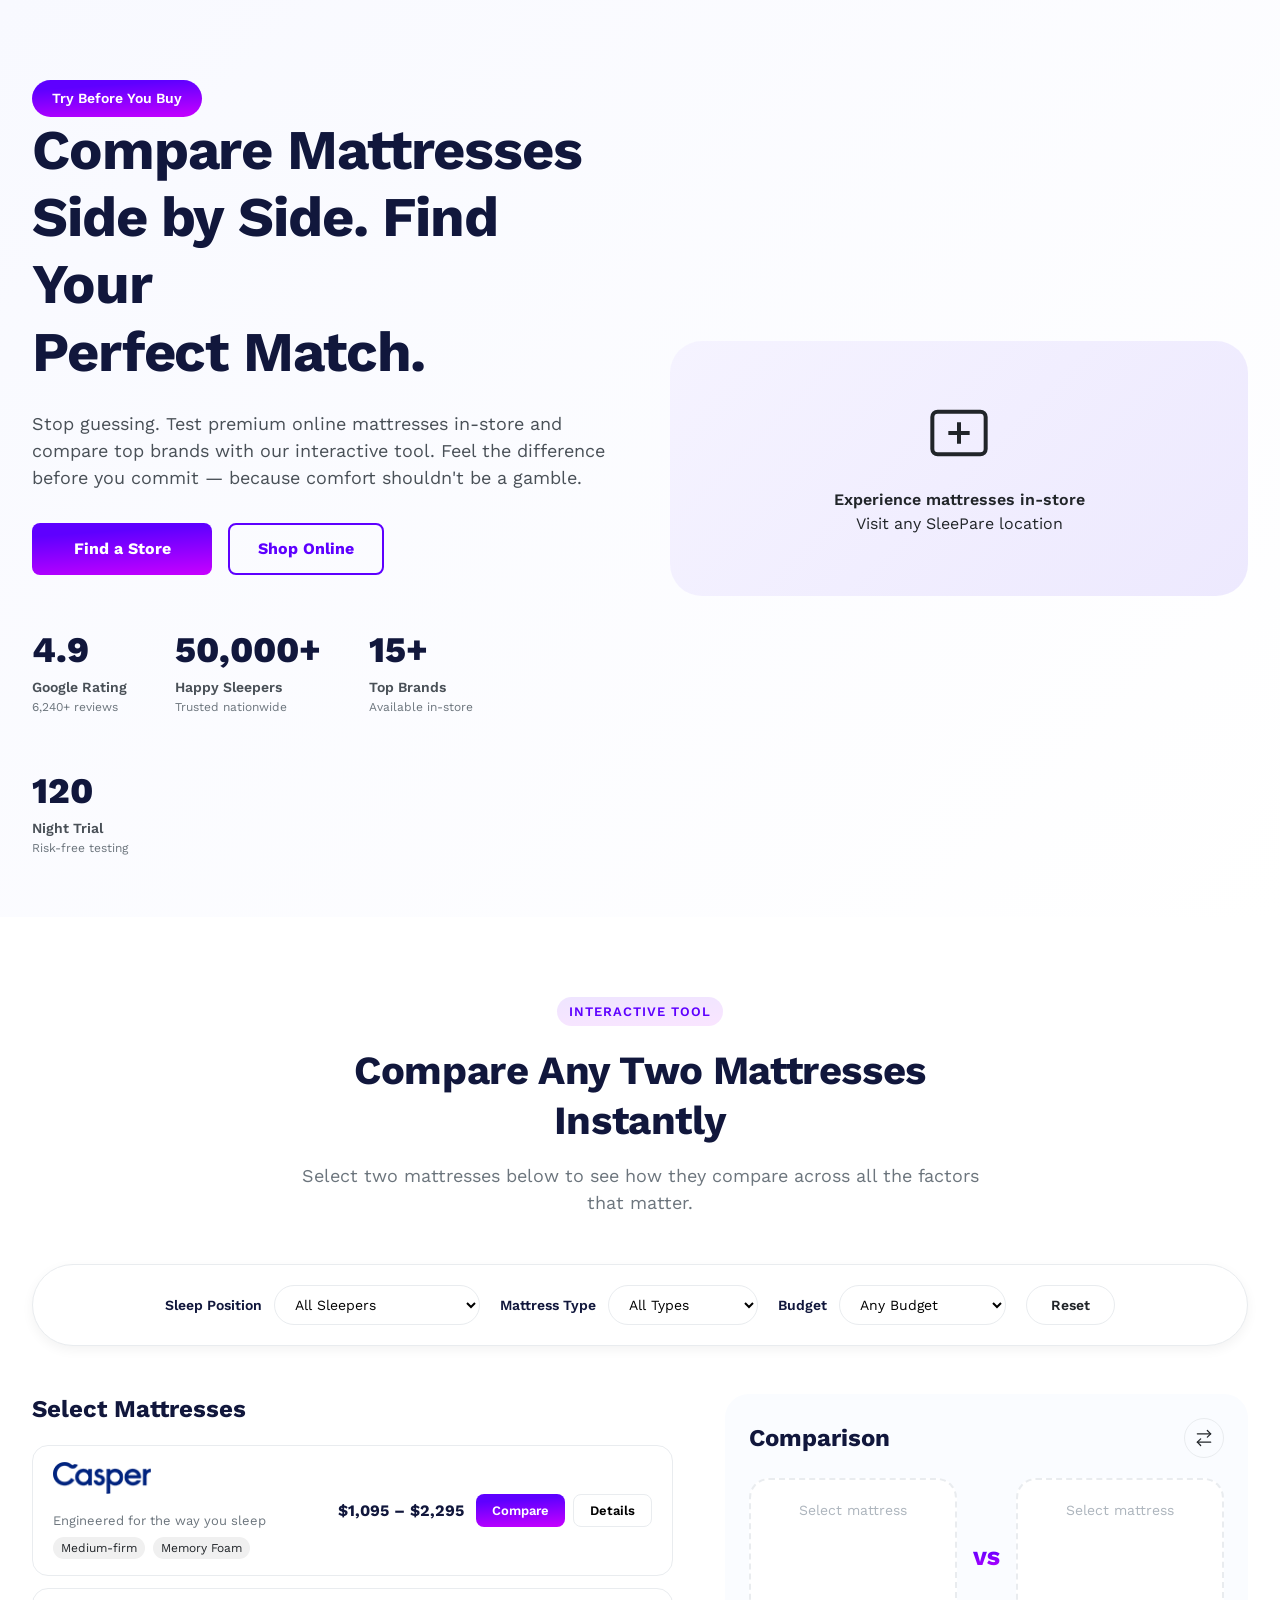
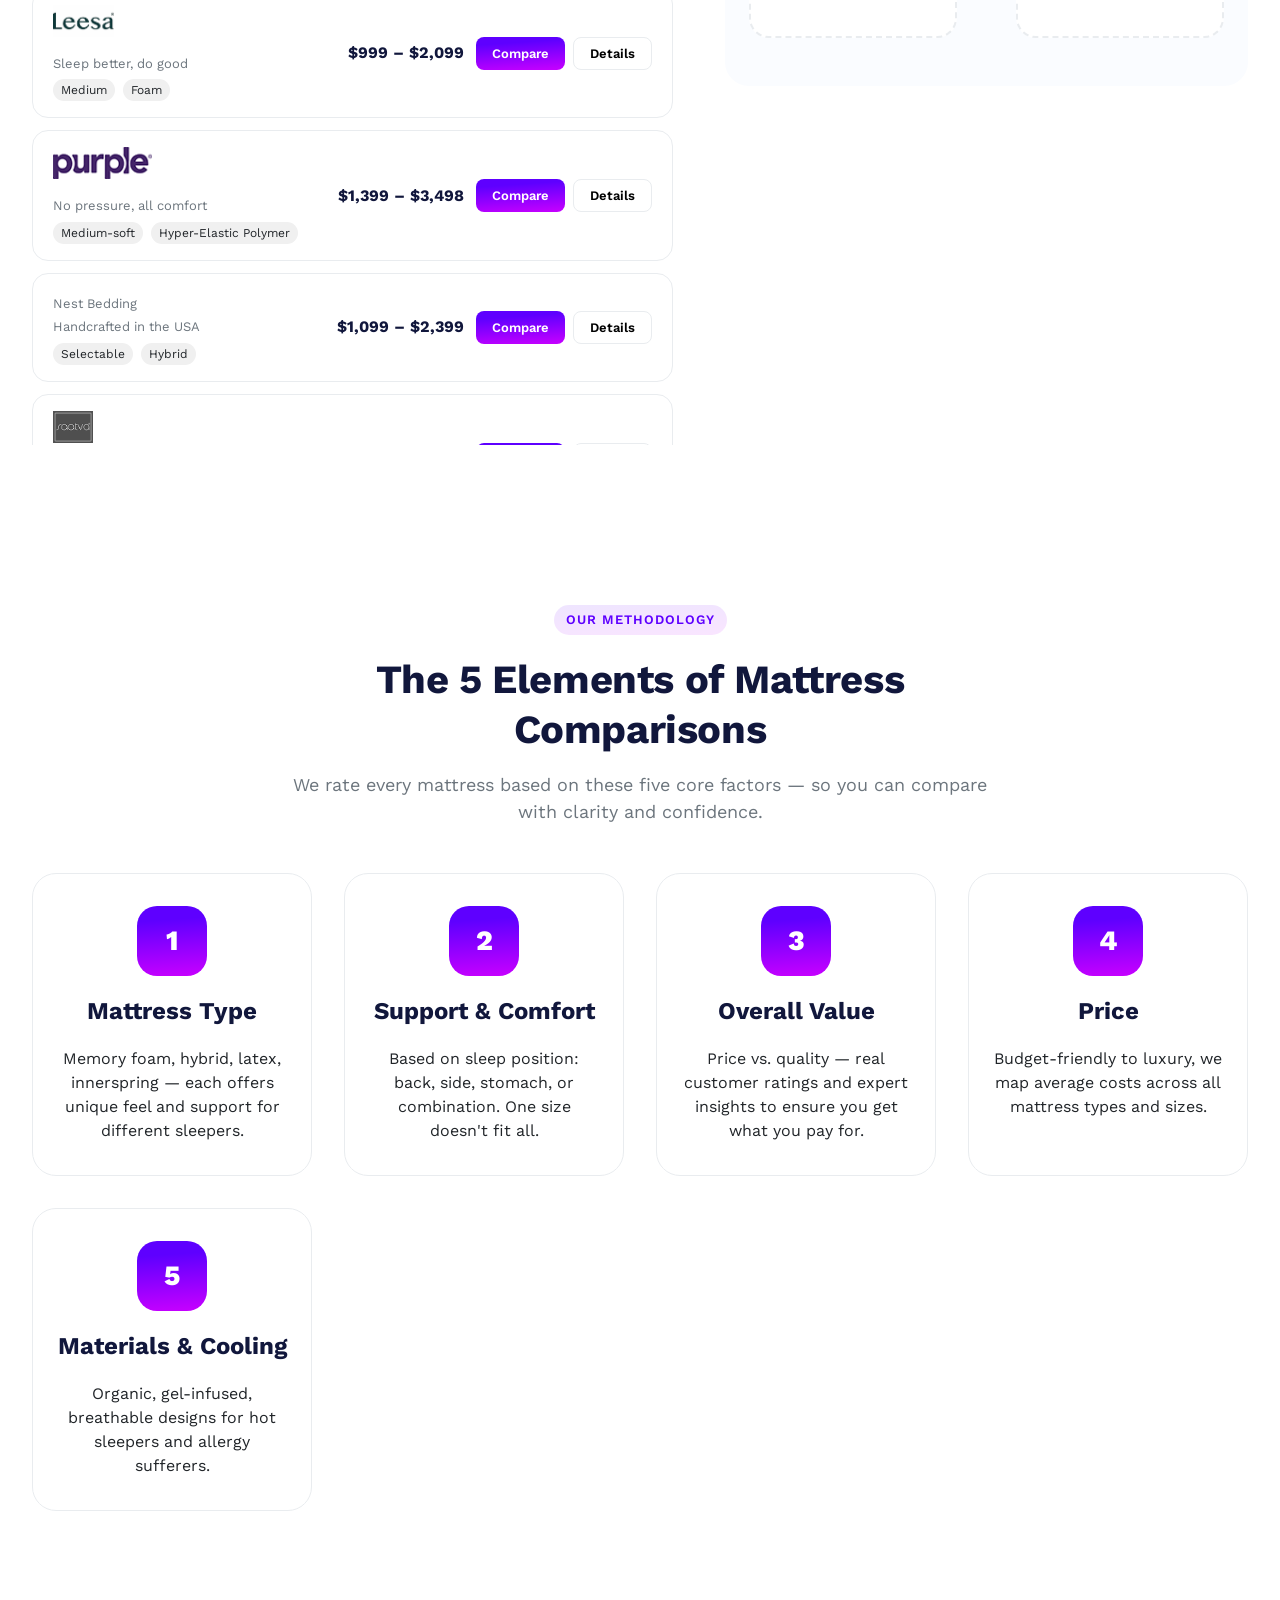
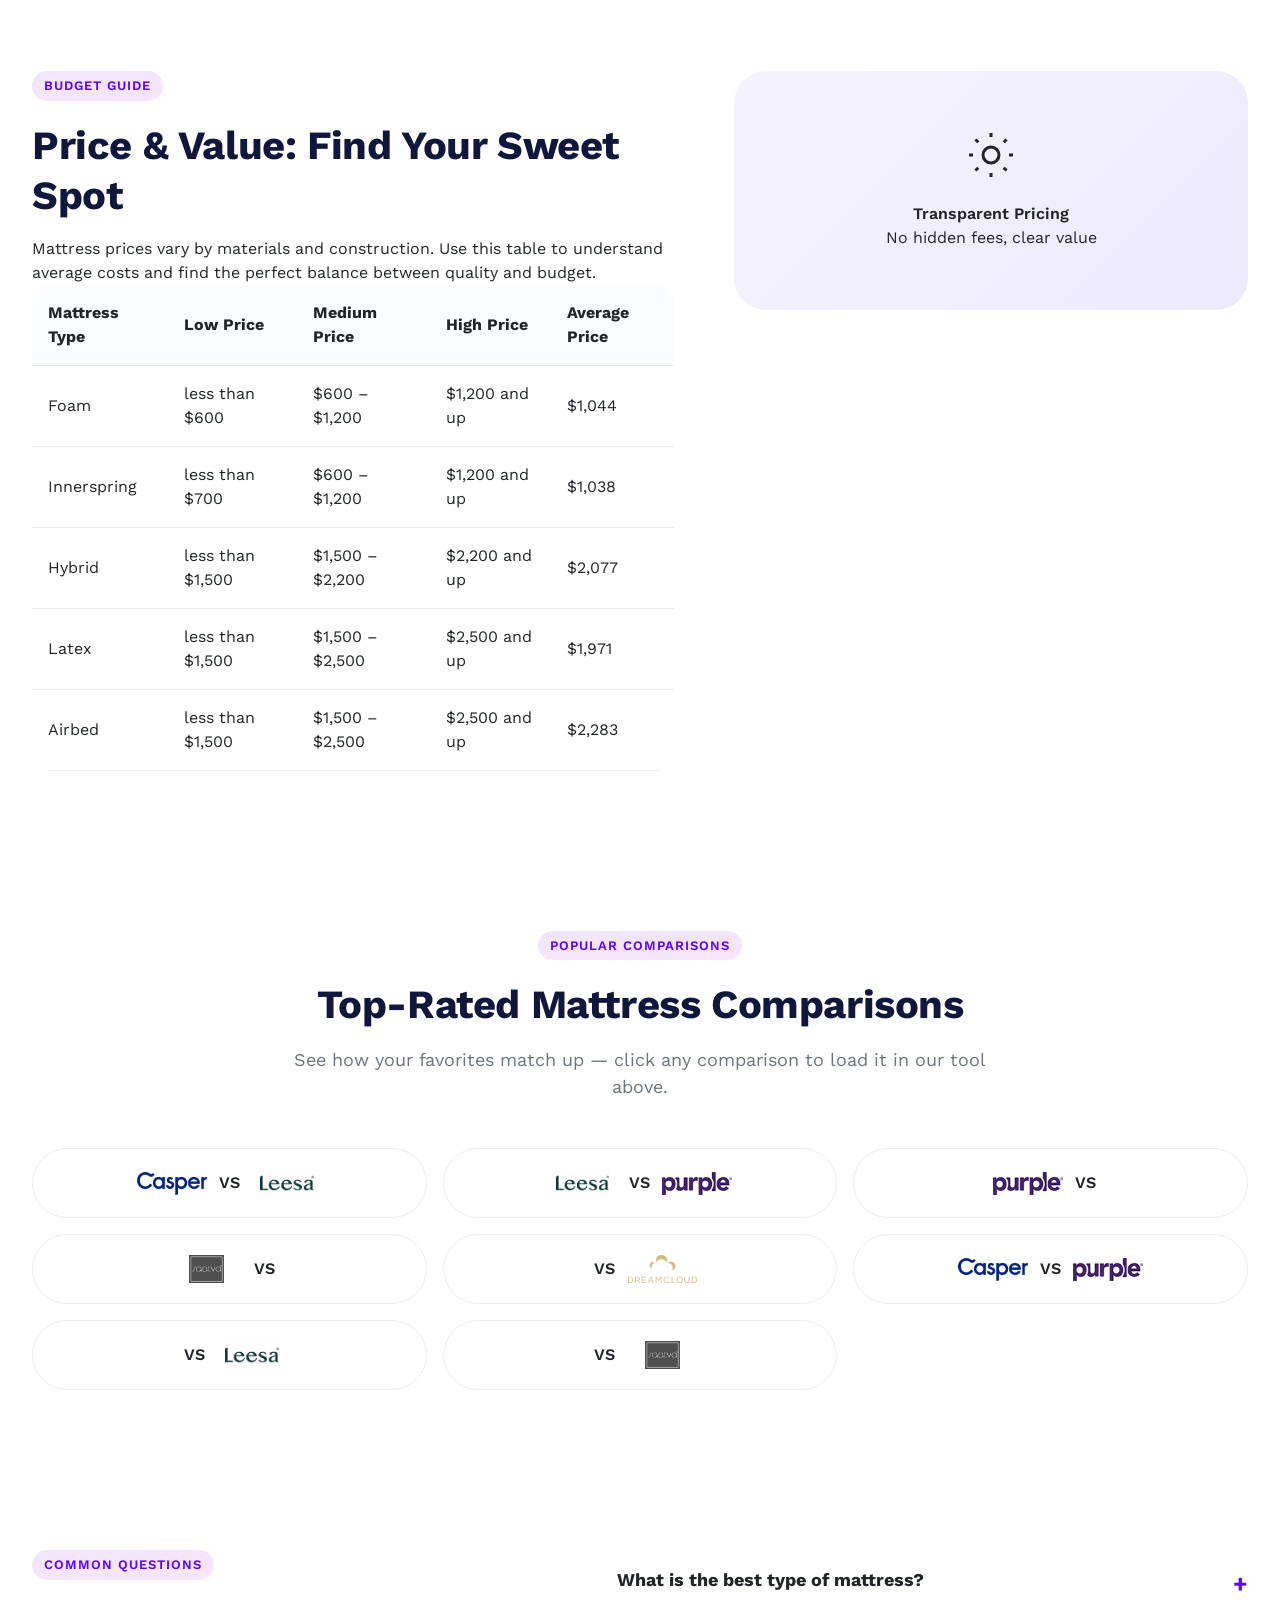
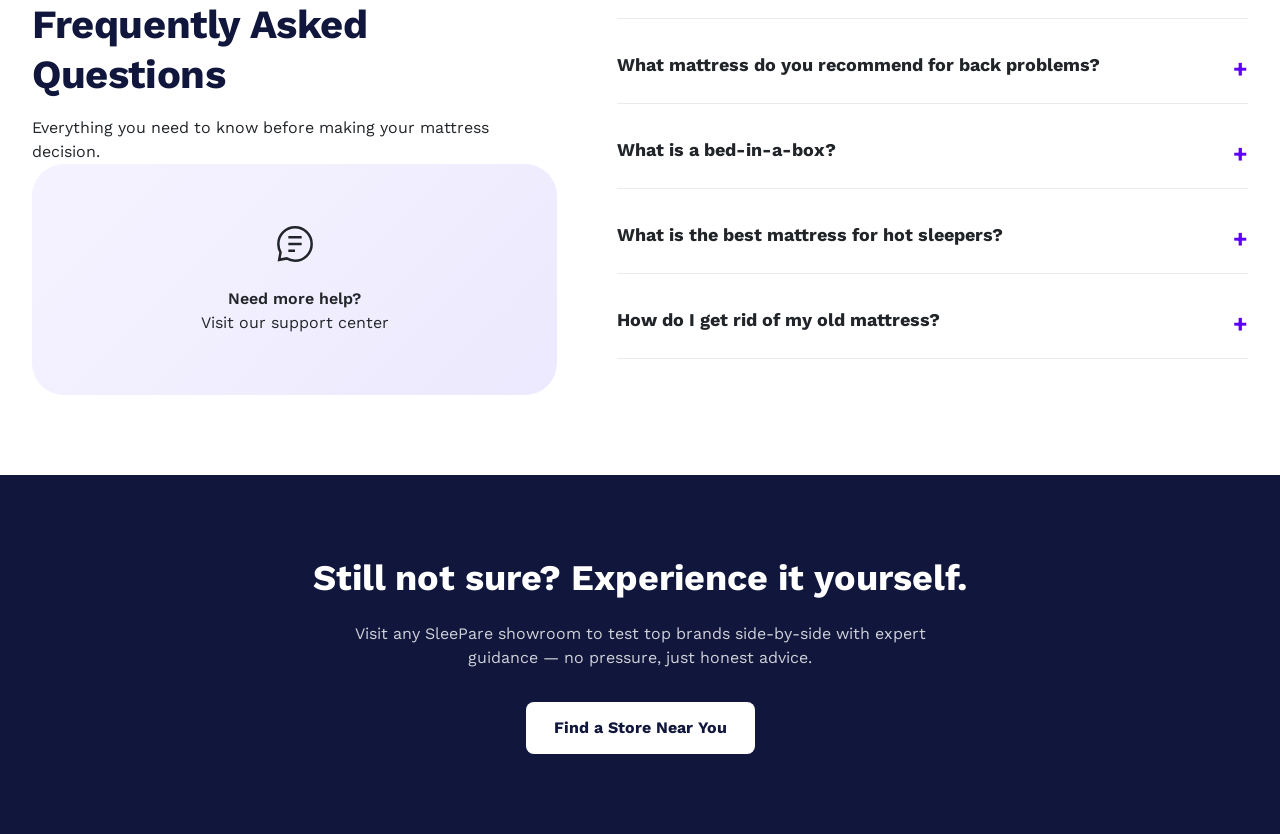
==== index.html @ d5e6c052 "name change" ====
<!DOCTYPE html>
<html lang="en">

<head>
    <meta charset="UTF-8">
    <meta name="viewport" content="width=device-width, initial-scale=1.0, viewport-fit=cover">
    <title>SleePare | Compare Mattresses Side by Side - Interactive Mattress Comparison Tool</title>
    <link rel="preconnect" href="https://fonts.googleapis.com">
    <link rel="preconnect" href="https://fonts.gstatic.com" crossorigin>
    <link href="https://fonts.googleapis.com/css2?family=Work+Sans:wght@400;500;600;700;800&display=swap"
        rel="stylesheet">
    <link rel="stylesheet" href="css/styles.css">
</head>

<body>

    <!-- HERO SECTION -->
    <section class="hero">
        <div class="hero-bg-shape"></div>
        <div class="container">
            <div class="hero-grid">
                <div class="hero-content">
                    <div class="hero-badge animate-fade-in-up">
                        <span>Try Before You Buy</span>
                    </div>
                    <h1 class="animate-fade-in-up animation-delay-1">
                        Compare Mattresses<br>
                        Side by Side. Find Your<br>
                        Perfect Match.
                    </h1>
                    <p class="animate-fade-in-up animation-delay-2">
                        Stop guessing. Test premium online mattresses in-store and compare top brands with our
                        interactive tool.
                        Feel the difference before you commit — because comfort shouldn't be a gamble.
                    </p>
                    <div class="hero-buttons animate-fade-in-up animation-delay-3">
                        <a href="#" class="btn-primary">Find a Store</a>
                        <a href="#" class="btn-outline">Shop Online</a>
                    </div>

                    <div class="stats-grid animate-fade-in-up animation-delay-4">
                        <div class="stat-item">
                            <div class="stat-number">4.9</div>
                            <div class="stat-label">Google Rating</div>
                            <div class="stat-detail">6,240+ reviews</div>
                        </div>
                        <div class="stat-item">
                            <div class="stat-number">50,000+</div>
                            <div class="stat-label">Happy Sleepers</div>
                            <div class="stat-detail">Trusted nationwide</div>
                        </div>
                        <div class="stat-item">
                            <div class="stat-number">15+</div>
                            <div class="stat-label">Top Brands</div>
                            <div class="stat-detail">Available in-store</div>
                        </div>
                        <div class="stat-item">
                            <div class="stat-number">120</div>
                            <div class="stat-label">Night Trial</div>
                            <div class="stat-detail">Risk-free testing</div>
                        </div>
                    </div>
                </div>
                <div class="hero-image animate-fade-in-right">
                    <div class="image-placeholder hero-placeholder" id="heroImagePlaceholder">
                        <div class="placeholder-content">
                            <div class="placeholder-icon">
                                <svg width="64" height="64" viewBox="0 0 24 24" fill="none">
                                    <rect x="2" y="4" width="20" height="16" rx="2" stroke="currentColor"
                                        stroke-width="1.5" />
                                    <path d="M8 12H16M12 8V16" stroke="currentColor" stroke-width="1.5" />
                                </svg>
                            </div>
                            <p>Experience mattresses in-store</p>
                            <span>Visit any SleePare location</span>
                        </div>
                    </div>
                </div>
            </div>
        </div>
    </section>

    <!-- INTERACTIVE COMPARISON TOOL -->
    <section class="section comparison-tool-section">
        <div class="container">
            <div class="section-header">
                <div class="section-tag">Interactive Tool</div>
                <h2>Compare Any Two Mattresses Instantly</h2>
                <p>Select two mattresses below to see how they compare across all the factors that matter.</p>
            </div>

            <!-- SIMPLE FILTER BAR -->
            <div class="filter-bar">
                <div class="filter-group-simple">
                    <label>Sleep Position</label>
                    <select id="sleepPositionSelect" class="simple-select">
                        <option value="all">All Sleepers</option>
                        <option value="back">Back Sleepers</option>
                        <option value="side">Side Sleepers</option>
                        <option value="stomach">Stomach Sleepers</option>
                        <option value="combination">Combination Sleepers</option>
                    </select>
                </div>
                <div class="filter-group-simple">
                    <label>Mattress Type</label>
                    <select id="typeSelect" class="simple-select">
                        <option value="all">All Types</option>
                        <option value="memory foam">Memory Foam</option>
                        <option value="hybrid">Hybrid</option>
                        <option value="latex">Latex</option>
                    </select>
                </div>
                <div class="filter-group-simple">
                    <label>Budget</label>
                    <select id="budgetSelect" class="simple-select">
                        <option value="all">Any Budget</option>
                        <option value="under1000">Under $1,000</option>
                        <option value="1000-2000">$1,000 - $2,000</option>
                        <option value="2000-3000">$2,000 - $3,000</option>
                        <option value="over3000">Over $3,000</option>
                    </select>
                </div>
                <button id="resetFiltersSimple" class="btn-reset-simple">Reset</button>
            </div>

            <!-- MAIN COMPARISON LAYOUT: CARDS + COMPARISON SIDE BY SIDE -->
            <div class="comparison-layout">
                <!-- Left: Mattress Cards Grid -->
                <div class="mattress-cards-panel">
                    <h3>Select Mattresses</h3>
                    <div class="mattress-grid" id="mattressGrid">
                        <!-- Dynamic mattress cards will be rendered here -->
                    </div>
                </div>

                <!-- Right: Comparison Panel -->
                <!-- Right: Comparison Panel -->
                <div class="comparison-panel">
                    <div class="comparison-panel-header">
                        <h3>Comparison</h3>
                        <button id="swapCompact" class="btn-swap-icon" title="Swap positions">
                            <svg width="20" height="20" viewBox="0 0 24 24" fill="none"
                                xmlns="http://www.w3.org/2000/svg">
                                <path d="M16 3L20 7L16 11" stroke="currentColor" stroke-width="1.5"
                                    stroke-linecap="round" stroke-linejoin="round" />
                                <path d="M4 7H20" stroke="currentColor" stroke-width="1.5" stroke-linecap="round" />
                                <path d="M8 21L4 17L8 13" stroke="currentColor" stroke-width="1.5"
                                    stroke-linecap="round" stroke-linejoin="round" />
                                <path d="M20 17H4" stroke="currentColor" stroke-width="1.5" stroke-linecap="round" />
                            </svg>
                        </button>
                    </div>
                    <div class="comparison-slots-compact" id="comparisonSlotsCompact">
                        <div class="compact-slot" id="compactSlotA">
                            <div class="compact-slot-empty">
                                <span>Select mattress</span>
                            </div>
                        </div>
                        <div class="compact-vs">VS</div>
                        <div class="compact-slot" id="compactSlotB">
                            <div class="compact-slot-empty">
                                <span>Select mattress</span>
                            </div>
                        </div>
                    </div>

                    <!-- Score Cards (only visible when both selected) -->
                    <div class="score-cards-container" id="scoreCardsContainer" style="display: none;">
                        <div class="score-card" id="scoreCardA"></div>
                        <div class="score-card" id="scoreCardB"></div>
                    </div>

                    <!-- Deep Comparison Button (only visible when both selected) -->
                    <div class="deep-comparison-container" id="deepComparisonContainer" style="display: none;">
                        <a href="detailed-comparison.html" class="btn-primary btn-deep-comparison"
                            id="deepComparisonBtn">
                            View Detailed Comparison
                            <svg width="18" height="18" viewBox="0 0 24 24" fill="none"
                                xmlns="http://www.w3.org/2000/svg">
                                <path d="M5 12H19M19 12L12 5M19 12L12 19" stroke="currentColor" stroke-width="1.5"
                                    stroke-linecap="round" stroke-linejoin="round" />
                            </svg>
                        </a>
                    </div>
                </div>
    </section>

    <!-- 5 ELEMENTS SECTION -->
    <section class="section elements-section">
        <div class="container">
            <div class="section-header">
                <div class="section-tag">Our Methodology</div>
                <h2>The 5 Elements of Mattress Comparisons</h2>
                <p>We rate every mattress based on these five core factors — so you can compare with clarity and
                    confidence.</p>
            </div>

            <div class="elements-grid">
                <div class="element-card">
                    <div class="element-icon">1</div>
                    <h3>Mattress Type</h3>
                    <p>Memory foam, hybrid, latex, innerspring — each offers unique feel and support for different
                        sleepers.</p>
                </div>
                <div class="element-card">
                    <div class="element-icon">2</div>
                    <h3>Support & Comfort</h3>
                    <p>Based on sleep position: back, side, stomach, or combination. One size doesn't fit all.</p>
                </div>
                <div class="element-card">
                    <div class="element-icon">3</div>
                    <h3>Overall Value</h3>
                    <p>Price vs. quality — real customer ratings and expert insights to ensure you get what you pay for.
                    </p>
                </div>
                <div class="element-card">
                    <div class="element-icon">4</div>
                    <h3>Price</h3>
                    <p>Budget-friendly to luxury, we map average costs across all mattress types and sizes.</p>
                </div>
                <div class="element-card">
                    <div class="element-icon">5</div>
                    <h3>Materials & Cooling</h3>
                    <p>Organic, gel-infused, breathable designs for hot sleepers and allergy sufferers.</p>
                </div>
            </div>
        </div>
    </section>

    <!-- PRICE TABLE SECTION -->
    <section class="section price-section">
        <div class="container">
            <div class="price-grid">
                <div class="price-content">
                    <div class="section-tag">Budget Guide</div>
                    <h2>Price & Value: Find Your Sweet Spot</h2>
                    <p>Mattress prices vary by materials and construction. Use this table to understand average costs
                        and find the perfect balance between quality and budget.</p>
                    <div class="price-table-wrapper">
                        <table>
                            <thead>
                                <tr>
                                    <th>Mattress Type</th>
                                    <th>Low Price</th>
                                    <th>Medium Price</th>
                                    <th>High Price</th>
                                    <th>Average Price</th>
                                </tr>
                            </thead>
                            <tbody>
                                <tr>
                                    <td>Foam</td>
                                    <td>less than $600</td>
                                    <td>$600 – $1,200</td>
                                    <td>$1,200 and up</td>
                                    <td>$1,044</td>
                                </tr>
                                <tr>
                                    <td>Innerspring</td>
                                    <td>less than $700</td>
                                    <td>$600 – $1,200</td>
                                    <td>$1,200 and up</td>
                                    <td>$1,038</td>
                                </tr>
                                <tr>
                                    <td>Hybrid</td>
                                    <td>less than $1,500</td>
                                    <td>$1,500 – $2,200</td>
                                    <td>$2,200 and up</td>
                                    <td>$2,077</td>
                                </tr>
                                <tr>
                                    <td>Latex</td>
                                    <td>less than $1,500</td>
                                    <td>$1,500 – $2,500</td>
                                    <td>$2,500 and up</td>
                                    <td>$1,971</td>
                                </tr>
                                <tr>
                                    <td>Airbed</td>
                                    <td>less than $1,500</td>
                                    <td>$1,500 – $2,500</td>
                                    <td>$2,500 and up</td>
                                    <td>$2,283</td>
                                </tr>
                            </tbody>
                        </table>
                    </div>
                </div>
                <div class="price-image">
                    <div class="image-placeholder" id="priceImagePlaceholder">
                        <div class="placeholder-content">
                            <div class="placeholder-icon">
                                <svg width="48" height="48" viewBox="0 0 24 24" fill="none">
                                    <path
                                        d="M12 1V3M12 21V23M4.22 4.22L5.64 5.64M18.36 18.36L19.78 19.78M1 12H3M21 12H23M4.22 19.78L5.64 18.36M18.36 5.64L19.78 4.22"
                                        stroke="currentColor" stroke-width="1.5" />
                                    <circle cx="12" cy="12" r="4" stroke="currentColor" stroke-width="1.5" />
                                </svg>
                            </div>
                            <p>Transparent Pricing</p>
                            <span>No hidden fees, clear value</span>
                        </div>
                    </div>
                </div>
            </div>
        </div>
    </section>

    <!-- TOP RATED COMPARISONS WITH BRAND LOGOS -->
    <section class="section top-comparisons">
        <div class="container">
            <div class="section-header">
                <div class="section-tag">Popular Comparisons</div>
                <h2>Top-Rated Mattress Comparisons</h2>
                <p>See how your favorites match up — click any comparison to load it in our tool above.</p>
            </div>
            <div class="comparisons-grid" id="comparisonsGrid">
                <!-- Comparison tags will be dynamically rendered with logos -->
            </div>
        </div>
    </section>

    <!-- FAQ SECTION -->
    <section class="section faq-section">
        <div class="container">
            <div class="faq-grid">
                <div class="faq-header-content">
                    <div class="section-tag">Common Questions</div>
                    <h2>Frequently Asked Questions</h2>
                    <p>Everything you need to know before making your mattress decision.</p>
                    <div class="faq-image-placeholder">
                        <div class="image-placeholder small" id="faqImagePlaceholder">
                            <div class="placeholder-content">
                                <div class="placeholder-icon">
                                    <svg width="40" height="40" viewBox="0 0 24 24" fill="none">
                                        <path
                                            d="M8 12H16M8 8H16M8 16H12M12 22C17.5228 22 22 17.5228 22 12C22 6.47715 17.5228 2 12 2C6.47715 2 2 6.47715 2 12C2 13.8214 2.48697 15.5291 3.33782 17L2.5 21.5L7 20.6622C8.47087 21.513 10.1786 22 12 22Z"
                                            stroke="currentColor" stroke-width="1.5" />
                                    </svg>
                                </div>
                                <p>Need more help?</p>
                                <span>Visit our support center</span>
                            </div>
                        </div>
                    </div>
                </div>
                <div class="faq-list">
                    <div class="faq-item">
                        <div class="faq-question">What is the best type of mattress? <span class="faq-icon">+</span>
                        </div>
                        <div class="faq-answer">Most people prefer memory foam or hybrid mattresses for pressure relief
                            and motion isolation. The "best" depends on sleep position and personal preference — that's
                            why trying in-store matters.</div>
                    </div>
                    <div class="faq-item">
                        <div class="faq-question">What mattress do you recommend for back problems? <span
                                class="faq-icon">+</span></div>
                        <div class="faq-answer">According to chiropractors, hybrid mattresses like Saatva offer
                            excellent lumbar support and spinal alignment. Always consult your doctor for personalized
                            advice.</div>
                    </div>
                    <div class="faq-item">
                        <div class="faq-question">What is a bed-in-a-box? <span class="faq-icon">+</span></div>
                        <div class="faq-answer">A mattress compressed and rolled into a box for easy shipping. Many top
                            brands like Casper, Leesa, and Purple use this method for convenient delivery.</div>
                    </div>
                    <div class="faq-item">
                        <div class="faq-question">What is the best mattress for hot sleepers? <span
                                class="faq-icon">+</span></div>
                        <div class="faq-answer">Latex and hybrids with cooling gel layers work best. Helix Birch and
                            Purple's Grid technology are top-rated cooling choices.</div>
                    </div>
                    <div class="faq-item">
                        <div class="faq-question">How do I get rid of my old mattress? <span class="faq-icon">+</span>
                        </div>
                        <div class="faq-answer">Check local regulations. Many cities offer bulk pickup or recycling
                            programs. SleePare also provides guidance in our blog and in-store.</div>
                    </div>
                </div>
            </div>
        </div>
    </section>

    <!-- CTA BANNER -->
    <section class="cta-banner">
        <div class="container">
            <div class="cta-content">
                <h3>Still not sure? Experience it yourself.</h3>
                <p>Visit any SleePare showroom to test top brands side-by-side with expert guidance — no pressure, just
                    honest advice.</p>
                <a href="#" class="btn-primary btn-large">Find a Store Near You</a>
            </div>
        </div>
    </section>

    <!-- MODAL OVERLAY -->
    <div id="mattressModal" class="modal">
        <div class="modal-content">
            <span class="modal-close">&times;</span>
            <div id="modalContent"></div>
        </div>
    </div>

    <script src="https://cdn.jsdelivr.net/npm/chart.js@4.4.0/dist/chart.umd.min.js"></script>
    <script src="js/main.js"></script>
</body>

</html>
---- css/styles.css ----
/* ============================================
   RESET & BASE VARIABLES
   ============================================ */
* {
    margin: 0;
    padding: 0;
    box-sizing: border-box;
}

:root {
    --heading-color: #11173C;
    --body-color: #212529;
    --white: #FFFFFF;
    --gradient-primary: linear-gradient(176deg, #5E00FF 21%, #C800FF 100%);
    --border-light: #e9ecef;
    --bg-light: #fafcff;
    --shadow-sm: 0 4px 12px rgba(0, 0, 0, 0.05);
    --shadow-md: 0 8px 24px rgba(0, 0, 0, 0.08);
    --shadow-lg: 0 20px 35px -12px rgba(0, 0, 0, 0.15);
    --transition-fast: all 0.2s ease;
    --transition-normal: all 0.3s ease;
}

body {
    font-family: 'Work Sans', sans-serif;
    font-size: 16px;
    font-weight: 400;
    line-height: 1.5;
    color: var(--body-color);
    background-color: var(--white);
}

/* Typography */
h1, h2, h3, h4, h5, h6 {
    color: var(--heading-color);
    font-weight: 700;
    line-height: 1.3;
}

h1 {
    font-size: 56px;
    line-height: 1.2;
    margin-bottom: 24px;
    letter-spacing: -0.02em;
}

h2 {
    font-size: 40px;
    font-weight: 700;
    line-height: 1.25;
    margin-bottom: 16px;
    letter-spacing: -0.01em;
}

h3 {
    font-size: 24px;
    font-weight: 700;
    margin-bottom: 20px;
}

.section-tag {
    display: inline-block;
    font-size: 13px;
    font-weight: 600;
    text-transform: uppercase;
    letter-spacing: 1px;
    background: linear-gradient(176deg, rgba(94, 0, 255, 0.1), rgba(200, 0, 255, 0.1));
    color: #5E00FF;
    padding: 5px 12px;
    border-radius: 40px;
    margin-bottom: 20px;
}

.section-header {
    text-align: center;
    max-width: 700px;
    margin: 0 auto 48px auto;
}

.section-header p {
    font-size: 18px;
    color: #6c757d;
}

.container {
    max-width: 1400px;
    margin: 0 auto;
    padding: 0 32px;
    width: 100%;
}

.section {
    padding: 80px 0;
}

/* Buttons */
.btn-primary,
.btn-outline,
.btn-reset-simple,
.btn-card-compare,
.btn-card-details,
.btn-swap-compact,
.btn-deep-comparison,
.modal .btn-primary,
.modal .btn-outline {
    font-family: 'Work Sans', sans-serif;
}

.btn-primary {
    background: var(--gradient-primary);
    color: var(--white);
    font-size: 16px;
    font-weight: 700;
    border-radius: 8px;
    height: 52px;
    min-width: 180px;
    padding: 0 28px;
    display: inline-flex;
    align-items: center;
    justify-content: center;
    border: none;
    cursor: pointer;
    transition: var(--transition-normal);
    text-decoration: none;
}

.btn-primary:hover {
    transform: translateY(-2px);
    box-shadow: 0 10px 25px -8px rgba(94, 0, 255, 0.4);
}

.btn-outline {
    background: transparent;
    border: 2px solid #5E00FF;
    color: #5E00FF;
    font-size: 16px;
    font-weight: 700;
    border-radius: 8px;
    height: 52px;
    padding: 0 28px;
    display: inline-flex;
    align-items: center;
    justify-content: center;
    cursor: pointer;
    transition: var(--transition-normal);
    text-decoration: none;
}

.btn-outline:hover {
    background: var(--gradient-primary);
    border-color: transparent;
    color: var(--white);
}

.btn-deep-comparison {
    width: 100%;
    background: var(--gradient-primary);
    color: white;
    font-size: 16px;
    font-weight: 700;
    border-radius: 12px;
    height: 56px;
    display: inline-flex;
    align-items: center;
    justify-content: center;
    gap: 12px;
    text-decoration: none;
    transition: var(--transition-normal);
    margin-top: 16px;
}

.btn-deep-comparison:hover {
    transform: translateY(-2px);
    box-shadow: 0 10px 25px -8px rgba(94, 0, 255, 0.4);
}

/* Hero Section */
.hero {
    position: relative;
    padding: 80px 0 60px;
    background: linear-gradient(135deg, #f8f9ff 0%, #ffffff 100%);
    overflow: hidden;
}

.hero-grid {
    display: grid;
    grid-template-columns: 1fr 1fr;
    gap: 60px;
    align-items: center;
}

.hero-badge span {
    background: var(--gradient-primary);
    color: white;
    font-weight: 600;
    font-size: 14px;
    padding: 8px 20px;
    border-radius: 40px;
    display: inline-block;
}

.hero-content p {
    font-size: 18px;
    color: #495057;
    margin-bottom: 32px;
}

.hero-buttons {
    display: flex;
    gap: 16px;
    flex-wrap: wrap;
    margin-bottom: 48px;
}

.stats-grid {
    display: flex;
    flex-wrap: wrap;
    gap: 48px;
}

.stat-number {
    font-size: 36px;
    font-weight: 800;
    color: var(--heading-color);
}

.stat-label {
    font-size: 14px;
    font-weight: 600;
    color: #495057;
}

.stat-detail {
    font-size: 12px;
    color: #6c757d;
}

.image-placeholder {
    background: linear-gradient(135deg, #f5f3ff 0%, #ede9fe 100%);
    border-radius: 32px;
    padding: 60px 40px;
    text-align: center;
    transition: var(--transition-normal);
}

.placeholder-content p {
    font-weight: 600;
    margin-top: 16px;
}

/* ============================================
   COMPARISON TOOL
   ============================================ */
.filter-bar {
    display: flex;
    flex-wrap: wrap;
    gap: 20px;
    justify-content: center;
    margin-bottom: 48px;
    padding: 20px;
    background: var(--white);
    border-radius: 60px;
    box-shadow: var(--shadow-sm);
    border: 1px solid var(--border-light);
}

.filter-group-simple {
    display: flex;
    align-items: center;
    gap: 12px;
}

.filter-group-simple label {
    font-weight: 600;
    font-size: 14px;
    color: var(--heading-color);
    font-family: 'Work Sans', sans-serif;
}

.simple-select {
    padding: 10px 16px;
    border-radius: 40px;
    border: 1px solid var(--border-light);
    font-family: 'Work Sans', sans-serif;
    font-size: 14px;
    font-weight: 400;
    background: white;
    cursor: pointer;
    transition: var(--transition-fast);
}

.simple-select:hover {
    border-color: #5E00FF;
}

.btn-reset-simple {
    background: transparent;
    border: 1px solid var(--border-light);
    padding: 10px 24px;
    border-radius: 40px;
    font-size: 14px;
    font-weight: 600;
    font-family: 'Work Sans', sans-serif;
    cursor: pointer;
    transition: var(--transition-fast);
    color: var(--body-color);
}

.btn-reset-simple:hover {
    border-color: #5E00FF;
    color: #5E00FF;
}

/* Main Layout: Cards + Comparison Side by Side */
.comparison-layout {
    display: grid;
    grid-template-columns: 1fr 0.8fr;
    gap: 40px;
    align-items: start;
}

/* Mattress Cards Panel */
.mattress-cards-panel h3 {
    margin-bottom: 20px;
    font-family: 'Work Sans', sans-serif;
    font-weight: 700;
}

.mattress-grid {
    display: flex;
    flex-direction: column;
    gap: 12px;
    max-height: 600px;
    overflow-y: auto;
    padding-right: 12px;
}

.mattress-card {
    background: var(--white);
    border-radius: 16px;
    padding: 16px 20px;
    border: 1px solid var(--border-light);
    transition: var(--transition-fast);
    cursor: pointer;
    display: flex;
    align-items: center;
    justify-content: space-between;
    flex-wrap: wrap;
    gap: 12px;
}

.mattress-card:hover {
    transform: translateX(4px);
    border-color: rgba(94, 0, 255, 0.3);
    box-shadow: var(--shadow-sm);
}

.mattress-card.selected-a {
    border-left: 4px solid #5E00FF;
    background: linear-gradient(90deg, rgba(94, 0, 255, 0.05), transparent);
}

.mattress-card.selected-b {
    border-right: 4px solid #C800FF;
    background: linear-gradient(270deg, rgba(200, 0, 255, 0.05), transparent);
}

/* Brand Logo Styles */
.brand-logo {
    width: 100px;
    height: auto;
    max-height: 32px;
    object-fit: contain;
    object-position: left;
}

.brand-logo-compact {
    width: 80px;
    height: auto;
    max-height: 28px;
    object-fit: contain;
}

.brand-logo-modal {
    width: 140px;
    height: auto;
    max-height: 40px;
    object-fit: contain;
    margin: 0 auto 8px;
}

.brand-logo-tag {
    width: 70px;
    height: auto;
    max-height: 24px;
    object-fit: contain;
    transition: var(--transition-fast);
}

.mattress-card-info {
    flex: 1;
}

.mattress-card-info .brand-logo {
    margin-bottom: 6px;
}

.mattress-card-info p {
    font-size: 13px;
    color: #6c757d;
    margin-top: 4px;
}

.mattress-card-price {
    font-weight: 700;
    color: var(--heading-color);
    font-family: 'Work Sans', sans-serif;
}

.mattress-card-actions {
    display: flex;
    gap: 8px;
}

.btn-card-compare {
    background: var(--gradient-primary);
    color: white;
    border: none;
    padding: 8px 16px;
    border-radius: 8px;
    font-size: 13px;
    font-weight: 600;
    font-family: 'Work Sans', sans-serif;
    cursor: pointer;
    transition: var(--transition-fast);
}

.btn-card-compare:hover {
    transform: scale(1.02);
}

.btn-card-details {
    background: transparent;
    border: 1px solid var(--border-light);
    padding: 8px 16px;
    border-radius: 8px;
    font-size: 13px;
    font-weight: 600;
    font-family: 'Work Sans', sans-serif;
    cursor: pointer;
    transition: var(--transition-fast);
}

.btn-card-details:hover {
    border-color: #5E00FF;
    color: #5E00FF;
}

/* Comparison Panel */
.comparison-panel {
    background: var(--bg-light);
    border-radius: 24px;
    padding: 24px;
    position: sticky;
    top: 20px;
}

.comparison-panel h3 {
    margin-bottom: 20px;
    font-family: 'Work Sans', sans-serif;
    font-weight: 700;
}

.comparison-slots-compact {
    display: flex;
    align-items: center;
    gap: 16px;
    margin-bottom: 24px;
}

.compact-slot {
    flex: 1;
    background: var(--white);
    border-radius: 20px;
    padding: 20px;
    min-height: 160px;
    border: 2px dashed var(--border-light);
    transition: var(--transition-fast);
}

.compact-slot.filled {
    border: 2px solid rgba(94, 0, 255, 0.3);
    background: white;
}

.compact-slot-empty {
    display: flex;
    align-items: center;
    justify-content: center;
    height: 100%;
    color: #adb5bd;
    font-size: 14px;
    font-family: 'Work Sans', sans-serif;
}

.compact-slot-header {
    display: flex;
    justify-content: space-between;
    align-items: flex-start;
    margin-bottom: 16px;
    padding-bottom: 12px;
    border-bottom: 1px solid var(--border-light);
}

.compact-slot-header .brand-logo-compact {
    margin-bottom: 0;
}

.remove-slot {
    background: transparent;
    border: none;
    font-size: 20px;
    cursor: pointer;
    color: #adb5bd;
    font-family: 'Work Sans', sans-serif;
}

.remove-slot:hover {
    color: #dc3545;
}

.compact-feature-list {
    list-style: none;
    font-size: 13px;
    font-family: 'Work Sans', sans-serif;
}

.compact-feature-list li {
    display: flex;
    justify-content: space-between;
    align-items: center;
    padding: 10px 0;
    border-bottom: 1px solid var(--border-light);
}

.compact-feature-list li:last-child {
    border-bottom: none;
}

.compact-feature-list li span:first-child {
    color: #6c757d;
    font-weight: 500;
}

.compact-feature-list li span:last-child {
    font-weight: 600;
    color: var(--heading-color);
    text-align: right;
}

.compact-vs {
    font-size: 20px;
    font-weight: 800;
    background: var(--gradient-primary);
    -webkit-background-clip: text;
    background-clip: text;
    color: transparent;
    font-family: 'Work Sans', sans-serif;
}

/* Score Cards */
.score-cards-container {
    display: grid;
    grid-template-columns: 1fr 1fr;
    gap: 20px;
    margin: 24px 0;
}

.score-card {
    background: var(--white);
    border-radius: 20px;
    padding: 20px;
    text-align: center;
}

.score-card h4 {
    font-size: 18px;
    margin-bottom: 16px;
    padding-bottom: 12px;
    border-bottom: 1px solid var(--border-light);
    font-family: 'Work Sans', sans-serif;
}

.score-value {
    font-size: 48px;
    font-weight: 800;
    background: var(--gradient-primary);
    -webkit-background-clip: text;
    background-clip: text;
    color: transparent;
    margin-bottom: 8px;
    font-family: 'Work Sans', sans-serif;
}

.score-label {
    font-size: 12px;
    color: #6c757d;
    font-family: 'Work Sans', sans-serif;
}

.score-detail-item {
    display: flex;
    justify-content: space-between;
    padding: 10px 0;
    font-size: 13px;
    border-bottom: 1px solid var(--border-light);
    font-family: 'Work Sans', sans-serif;
}

.score-detail-item:last-child {
    border-bottom: none;
}

.score-detail-label {
    font-weight: 500;
    color: #495057;
}

.score-detail-value {
    font-weight: 600;
    color: var(--heading-color);
    text-align: right;
}

/* Deep Comparison Button */
.deep-comparison-container {
    margin-top: 24px;
    padding-top: 24px;
    border-top: 1px solid var(--border-light);
}

/* Top Comparisons Grid with Hover Text Effect */
.comparisons-grid {
    display: grid;
    grid-template-columns: repeat(auto-fill, minmax(320px, 1fr));
    gap: 16px;
}

.comparison-tag {
    background: var(--white);
    padding: 16px 24px;
    border-radius: 60px;
    font-weight: 600;
    text-align: center;
    cursor: pointer;
    transition: var(--transition-fast);
    border: 1px solid var(--border-light);
    display: flex;
    align-items: center;
    justify-content: center;
    gap: 12px;
    position: relative;
    overflow: hidden;
}

.comparison-tag .logo-wrapper,
.comparison-tag .text-wrapper {
    transition: var(--transition-fast);
}

.comparison-tag .text-wrapper {
    position: absolute;
    opacity: 0;
    transform: scale(0.95);
    font-family: 'Work Sans', sans-serif;
    font-weight: 600;
    font-size: 14px;
    color: #5E00FF;
    white-space: nowrap;
}

.comparison-tag:hover {
    background: var(--gradient-primary);
    border-color: transparent;
}

.comparison-tag:hover .logo-wrapper {
    opacity: 0;
    transform: scale(0.95);
}

.comparison-tag:hover .text-wrapper {
    opacity: 1;
    transform: scale(1);
    color: white;
}

.comparison-tag .brand-logo-tag {
    transition: var(--transition-fast);
}

/* Elements Grid */
.elements-grid {
    display: grid;
    grid-template-columns: repeat(auto-fit, minmax(260px, 1fr));
    gap: 32px;
}

.element-card {
    background: var(--white);
    border-radius: 24px;
    padding: 32px 24px;
    text-align: center;
    transition: var(--transition-normal);
    border: 1px solid var(--border-light);
}

.element-card:hover {
    transform: translateY(-8px);
    box-shadow: var(--shadow-lg);
}

.element-icon {
    width: 70px;
    height: 70px;
    background: var(--gradient-primary);
    color: white;
    font-size: 28px;
    font-weight: 800;
    display: flex;
    align-items: center;
    justify-content: center;
    border-radius: 20px;
    margin: 0 auto 20px auto;
    font-family: 'Work Sans', sans-serif;
}

/* Price Table */
.price-grid {
    display: grid;
    grid-template-columns: 1fr 0.8fr;
    gap: 60px;
}

.price-table-wrapper {
    overflow-x: auto;
}

table {
    width: 100%;
    border-collapse: collapse;
    background: white;
    border-radius: 20px;
    overflow: hidden;
    font-family: 'Work Sans', sans-serif;
}

th, td {
    padding: 16px;
    text-align: left;
    border-bottom: 1px solid var(--border-light);
}

th {
    background: var(--bg-light);
    font-weight: 700;
}

/* FAQ */
.faq-grid {
    display: grid;
    grid-template-columns: 1fr 1.2fr;
    gap: 60px;
}

.faq-item {
    border-bottom: 1px solid var(--border-light);
    margin-bottom: 16px;
}

.faq-question {
    font-weight: 700;
    font-size: 18px;
    padding: 16px 0;
    cursor: pointer;
    display: flex;
    justify-content: space-between;
    font-family: 'Work Sans', sans-serif;
}

.faq-icon {
    font-size: 24px;
    color: #5E00FF;
}

.faq-answer {
    max-height: 0;
    overflow: hidden;
    transition: max-height 0.3s ease;
    color: #6c757d;
    font-family: 'Work Sans', sans-serif;
}

.faq-item.active .faq-answer {
    max-height: 200px;
    padding-bottom: 16px;
}

/* CTA Banner */
.cta-banner {
    background: var(--heading-color);
    padding: 80px 0;
    text-align: center;
}

.cta-content h3 {
    color: white;
    font-size: 36px;
    font-family: 'Work Sans', sans-serif;
}

.cta-content p {
    color: rgba(255,255,255,0.8);
    max-width: 600px;
    margin: 16px auto 32px;
    font-family: 'Work Sans', sans-serif;
}

.cta-banner .btn-primary {
    background: white;
    color: var(--heading-color);
}

/* Modal */
.modal {
    display: none;
    position: fixed;
    z-index: 1000;
    left: 0;
    top: 0;
    width: 100%;
    height: 100%;
    background: rgba(0,0,0,0.5);
}

.modal-content {
    background: white;
    margin: 5% auto;
    width: 90%;
    max-width: 700px;
    border-radius: 32px;
    max-height: 85vh;
    overflow-y: auto;
    font-family: 'Work Sans', sans-serif;
}

.modal-close {
    float: right;
    font-size: 28px;
    cursor: pointer;
    padding: 20px;
    font-family: 'Work Sans', sans-serif;
}

#modalContent {
    padding: 0 32px 32px;
    clear: both;
}

/* Animations */
@keyframes fadeInUp {
    from {
        opacity: 0;
        transform: translateY(30px);
    }
    to {
        opacity: 1;
        transform: translateY(0);
    }
}

.animate-fade-in-up {
    animation: fadeInUp 0.6s ease forwards;
    opacity: 0;
}

.animate-fade-in-right {
    animation: fadeInRight 0.6s ease forwards;
    opacity: 0;
}

@keyframes fadeInRight {
    from {
        opacity: 0;
        transform: translateX(30px);
    }
    to {
        opacity: 1;
        transform: translateX(0);
    }
}

.animation-delay-1 { animation-delay: 0.1s; }
.animation-delay-2 { animation-delay: 0.2s; }
.animation-delay-3 { animation-delay: 0.3s; }
.animation-delay-4 { animation-delay: 0.4s; }

/* Responsive */
@media (max-width: 1024px) {
    .comparison-layout {
        grid-template-columns: 1fr;
    }
    .comparison-panel {
        position: static;
    }
}

@media (max-width: 768px) {
    h1 { font-size: 36px; }
    h2 { font-size: 28px; }
    .hero-grid { grid-template-columns: 1fr; text-align: center; }
    .stats-grid { justify-content: center; }
    .filter-bar { flex-direction: column; align-items: stretch; border-radius: 24px; }
    .filter-group-simple { justify-content: space-between; }
    .comparison-slots-compact { flex-direction: column; }
    .compact-vs { padding: 8px 0; }
    .score-cards-container { grid-template-columns: 1fr; }
    .price-grid { grid-template-columns: 1fr; }
    .faq-grid { grid-template-columns: 1fr; }
    .comparisons-grid { grid-template-columns: 1fr; }
    .comparison-tag { justify-content: center; }
    .comparison-tag .text-wrapper {
        white-space: normal;
        text-align: center;
    }
}

/* Add to existing styles.css - Fixes for missing styles */

/* Deep Comparison Button - Make sure it's visible */
.deep-comparison-container {
    margin-top: 24px;
    padding-top: 24px;
    border-top: 1px solid var(--border-light);
    display: block;
}

.btn-deep-comparison {
    width: 100%;
    background: var(--gradient-primary);
    color: white;
    font-size: 16px;
    font-weight: 700;
    border-radius: 12px;
    height: 56px;
    display: inline-flex;
    align-items: center;
    justify-content: center;
    gap: 12px;
    text-decoration: none;
    transition: var(--transition-normal);
    font-family: 'Work Sans', sans-serif;
    border: none;
    cursor: pointer;
}

.btn-deep-comparison:hover {
    transform: translateY(-2px);
    box-shadow: 0 10px 25px -8px rgba(94, 0, 255, 0.4);
}

/* Swap Position Button Styles */
.btn-swap-compact {
    width: 100%;
    background: transparent;
    border: 1px solid var(--border-light);
    padding: 12px;
    border-radius: 12px;
    font-size: 14px;
    font-weight: 600;
    font-family: 'Work Sans', sans-serif;
    cursor: pointer;
    transition: var(--transition-fast);
    color: var(--body-color);
    margin-top: 16px;
}

.btn-swap-compact:hover {
    border-color: #5E00FF;
    color: #5E00FF;
    background: rgba(94, 0, 255, 0.05);
}

/* Swap container */
.swap-container {
    margin-top: 16px;
    display: block;
}

/* Top Comparisons Hover Effect - Fixed */
.comparison-tag {
    background: var(--white);
    padding: 16px 24px;
    border-radius: 60px;
    font-weight: 600;
    text-align: center;
    cursor: pointer;
    transition: var(--transition-fast);
    border: 1px solid var(--border-light);
    display: flex;
    align-items: center;
    justify-content: center;
    gap: 12px;
    position: relative;
    min-height: 70px;
}

.comparison-tag .logo-wrapper {
    display: inline-flex;
    align-items: center;
    justify-content: center;
    transition: opacity 0.2s ease, transform 0.2s ease;
}

.comparison-tag .text-wrapper {
    position: absolute;
    opacity: 0;
    transform: scale(0.9);
    font-family: 'Work Sans', sans-serif;
    font-weight: 600;
    font-size: 14px;
    color: white;
    white-space: nowrap;
    transition: opacity 0.2s ease, transform 0.2s ease;
    pointer-events: none;
}

.comparison-tag:hover {
    background: var(--gradient-primary);
    border-color: transparent;
}

.comparison-tag:hover .logo-wrapper {
    opacity: 0;
    transform: scale(0.9);
}

.comparison-tag:hover .text-wrapper {
    opacity: 1;
    transform: scale(1);
}

/* Make sure the VS text stays visible on hover */
.comparison-tag span:not(.text-wrapper) {
    transition: color 0.2s ease;
    z-index: 1;
    position: relative;
}

.comparison-tag:hover span:not(.text-wrapper) {
    color: white;
}

.comparison-tag .brand-logo-tag {
    width: 70px;
    height: auto;
    max-height: 28px;
    object-fit: contain;
    transition: var(--transition-fast);
}

/* Responsive fix for mobile */
@media (max-width: 768px) {
    .comparison-tag .text-wrapper {
        white-space: normal;
        text-align: center;
        font-size: 12px;
    }
    
    .comparison-tag {
        min-height: 80px;
        padding: 12px 16px;
    }
}

/* Add to existing styles.css - New styles for comparison panel */

/* Comparison Panel Header with Swap Icon */
.comparison-panel-header {
    display: flex;
    justify-content: space-between;
    align-items: center;
    margin-bottom: 20px;
}

.comparison-panel-header h3 {
    margin-bottom: 0;
}

.btn-swap-icon {
    background: transparent;
    border: 1px solid var(--border-light);
    border-radius: 40px;
    width: 40px;
    height: 40px;
    display: inline-flex;
    align-items: center;
    justify-content: center;
    cursor: pointer;
    transition: var(--transition-fast);
    color: var(--body-color);
}

.btn-swap-icon:hover {
    border-color: #5E00FF;
    color: #5E00FF;
    transform: rotate(180deg);
}

.btn-swap-icon svg {
    transition: transform 0.3s ease;
}

.btn-swap-icon:hover svg {
    transform: rotate(180deg);
}

/* Deep Comparison Button */
.deep-comparison-container {
    margin-top: 24px;
    padding-top: 24px;
    border-top: 1px solid var(--border-light);
    display: block;
}

.btn-deep-comparison {
    width: 100%;
    background: var(--gradient-primary);
    color: white;
    font-size: 16px;
    font-weight: 700;
    border-radius: 12px;
    height: 56px;
    display: inline-flex;
    align-items: center;
    justify-content: center;
    gap: 12px;
    text-decoration: none;
    transition: var(--transition-normal);
    font-family: 'Work Sans', sans-serif;
    border: none;
    cursor: pointer;
}

.btn-deep-comparison:hover {
    transform: translateY(-2px);
    box-shadow: 0 10px 25px -8px rgba(94, 0, 255, 0.4);
}

.btn-deep-comparison svg {
    transition: transform 0.2s ease;
}

.btn-deep-comparison:hover svg {
    transform: translateX(4px);
}

/* Ensure swap container is hidden since we moved the button */
.swap-container {
    display: none;
}

/* Responsive adjustments */
@media (max-width: 768px) {
    .btn-swap-icon {
        width: 36px;
        height: 36px;
    }
    
    .btn-deep-comparison {
        height: 48px;
        font-size: 14px;
    }
}
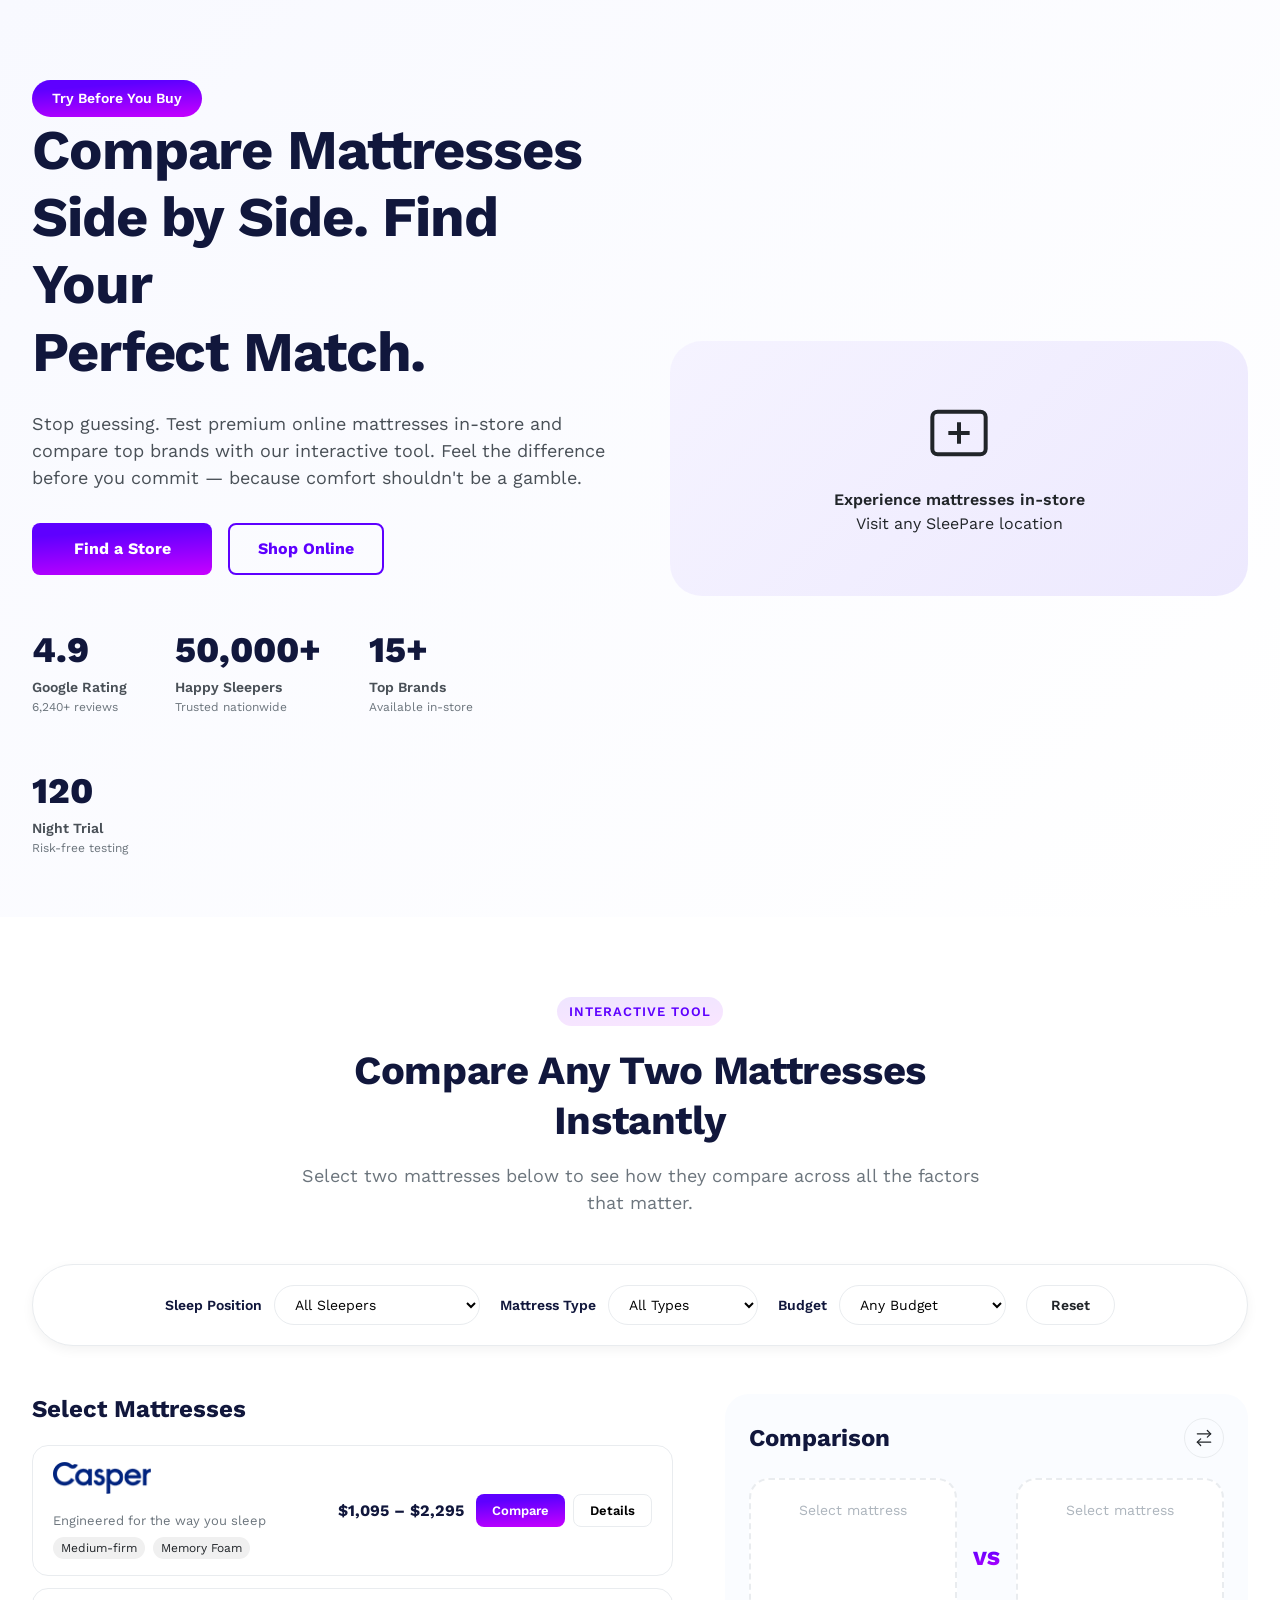
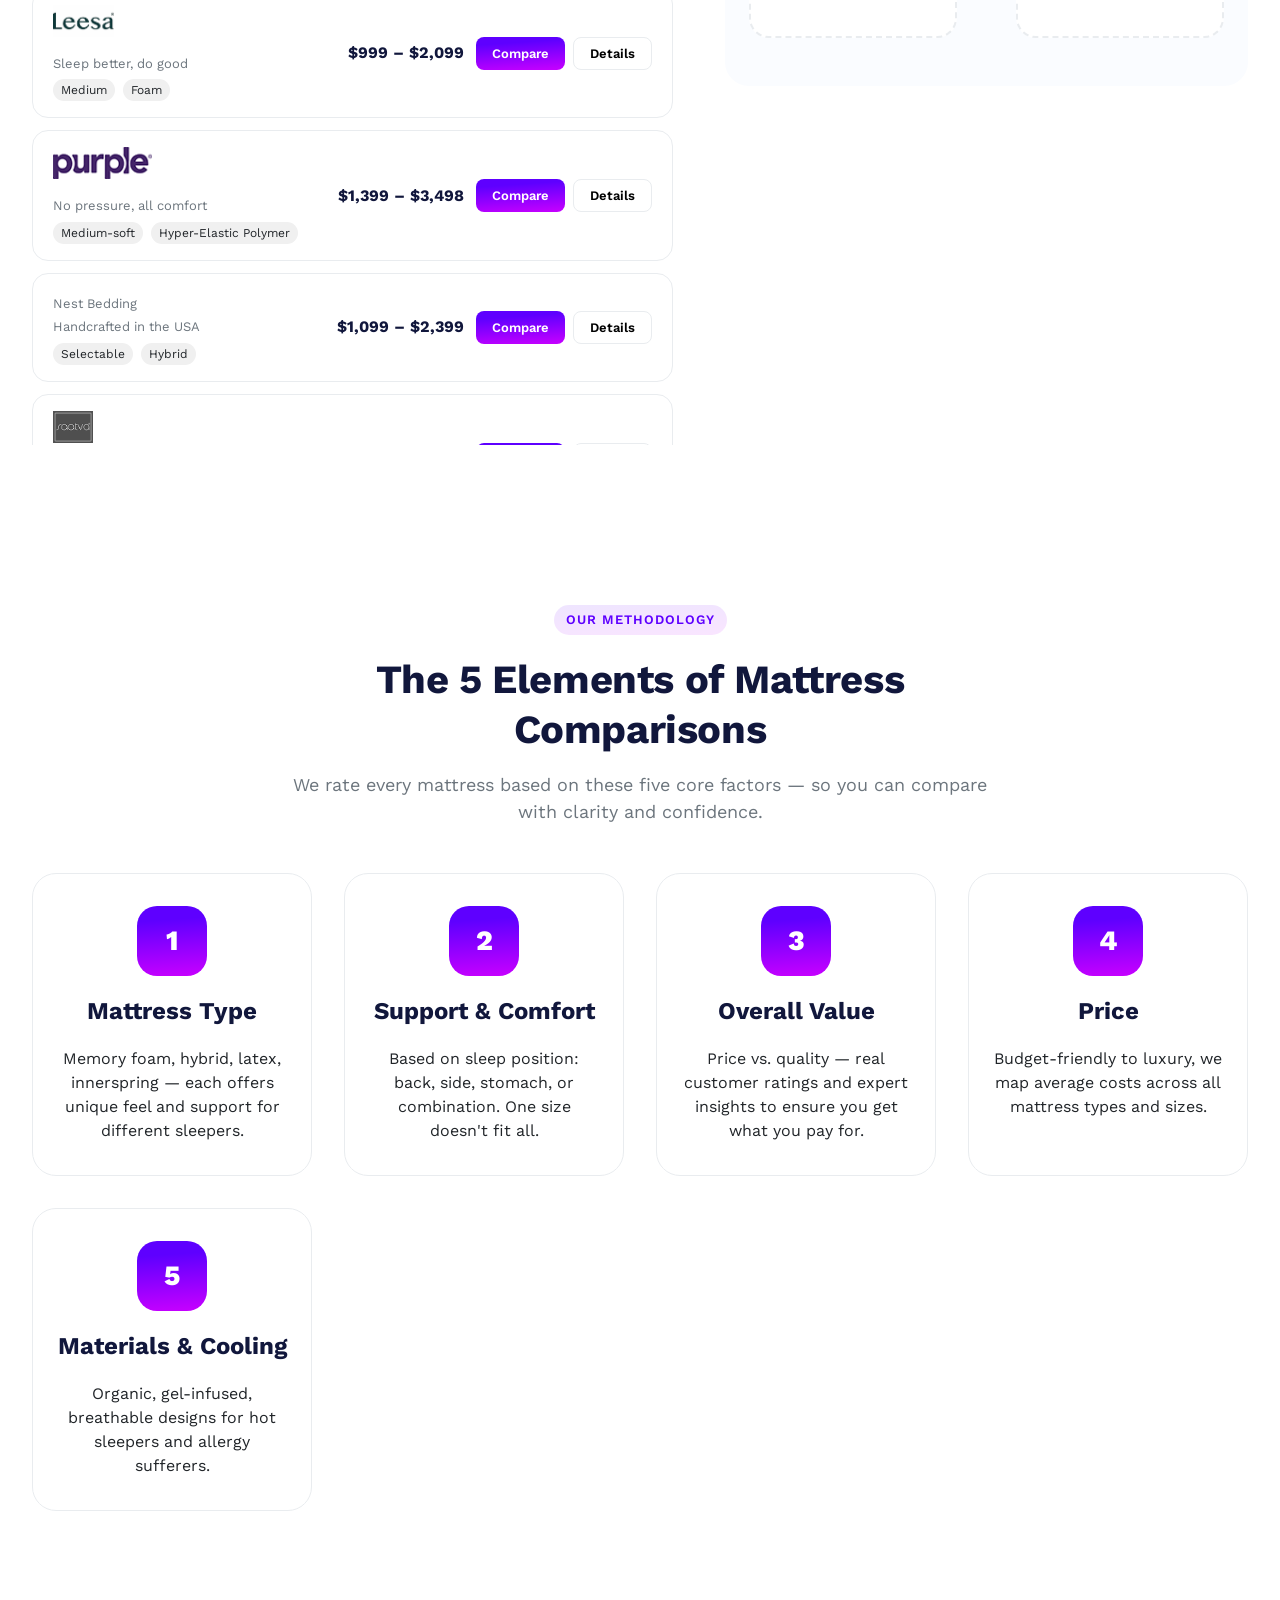
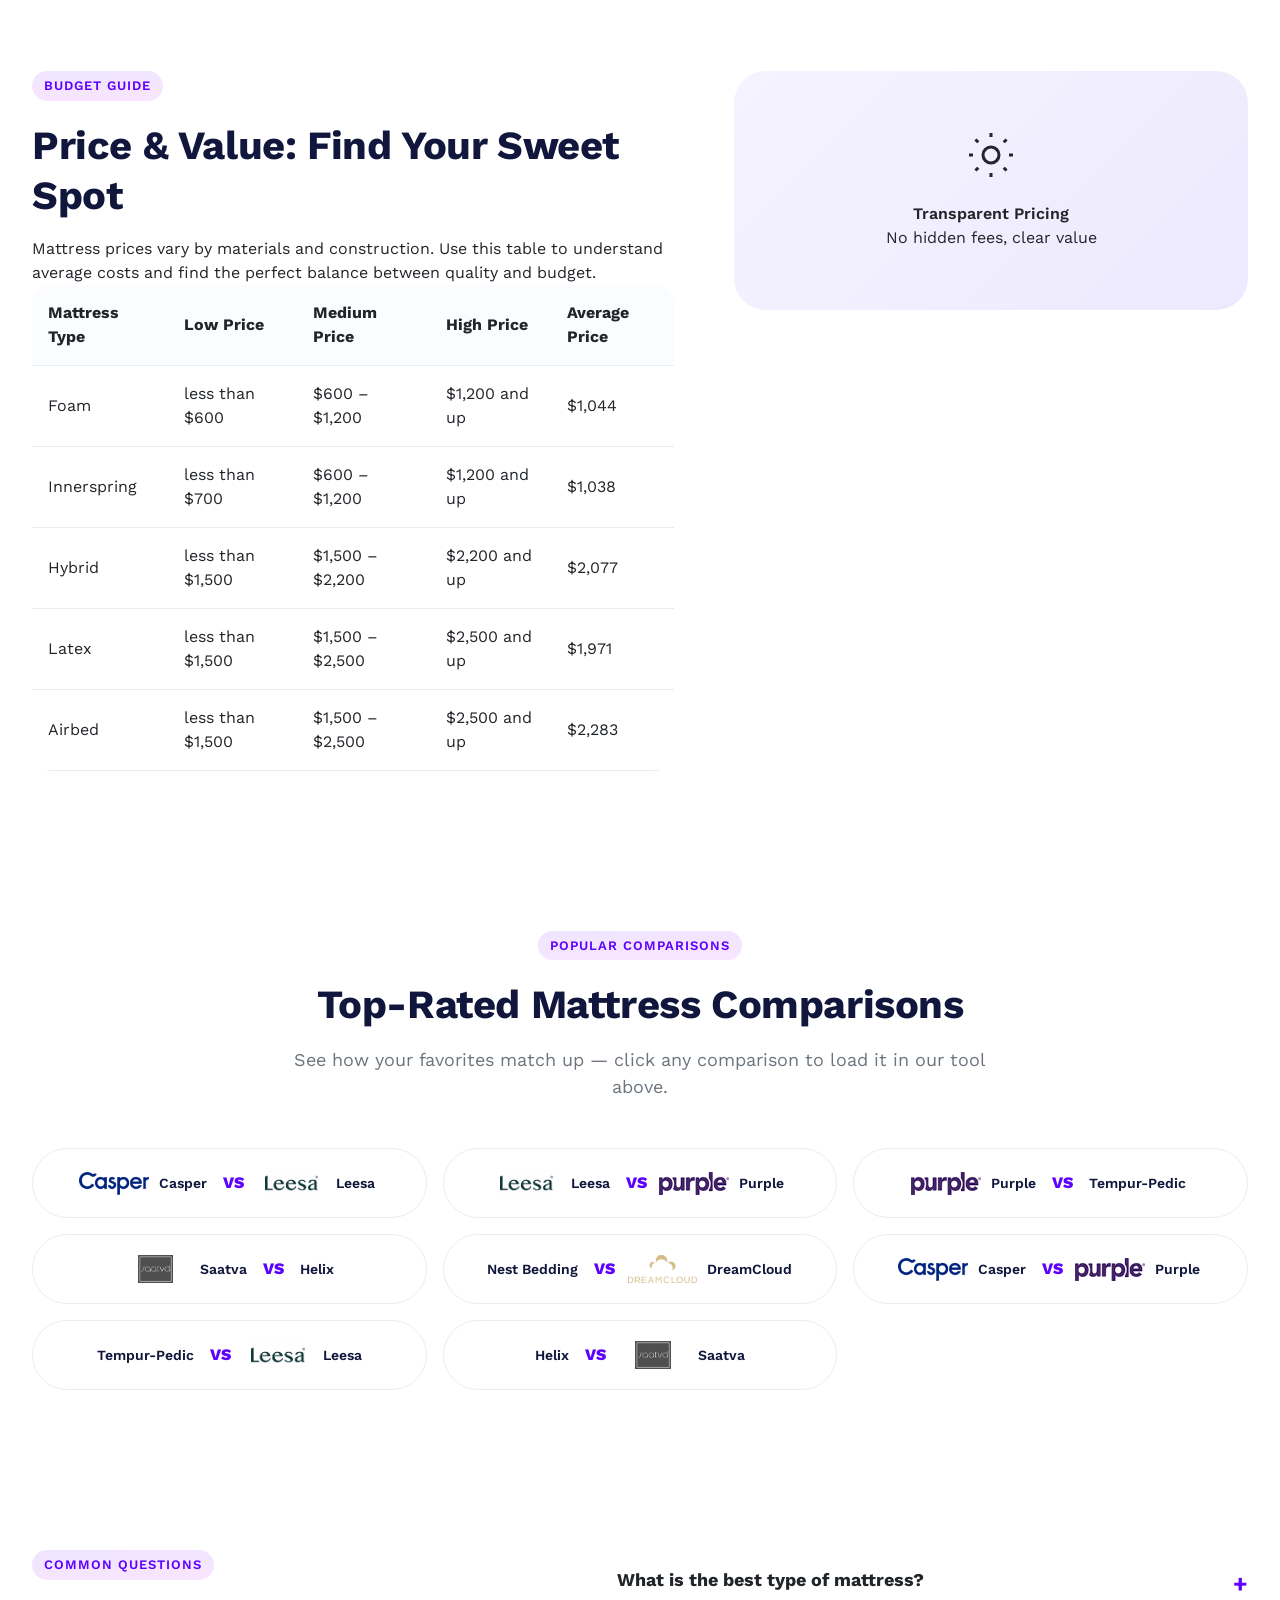
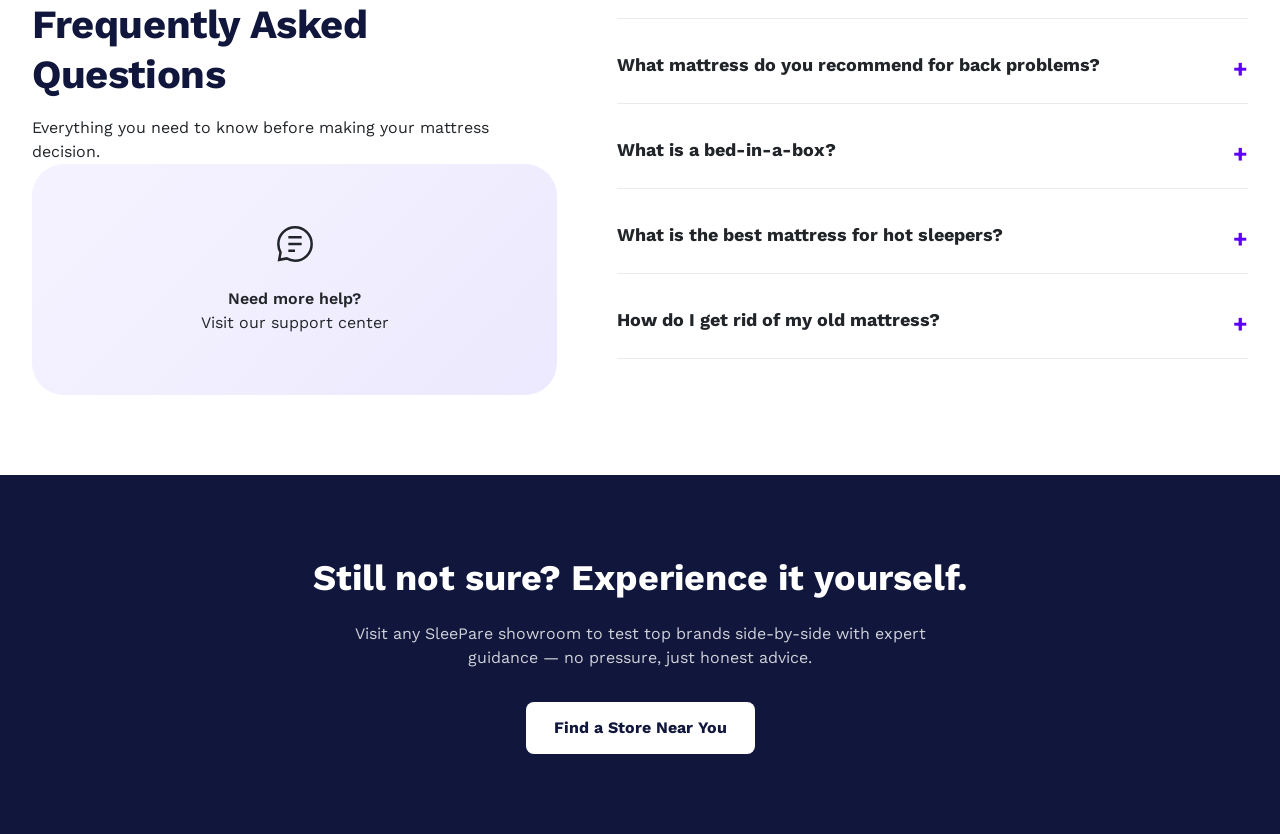
==== commit 9030aed1: "detailed comparison page added" ====
--- a/index.html
+++ b/index.html
@@ -172,8 +172,7 @@
 
                     <!-- Deep Comparison Button (only visible when both selected) -->
                     <div class="deep-comparison-container" id="deepComparisonContainer" style="display: none;">
-                        <a href="detailed-comparison.html" class="btn-primary btn-deep-comparison"
-                            id="deepComparisonBtn">
+                        <a href="#" class="btn-primary btn-deep-comparison" id="deepComparisonBtn">
                             View Detailed Comparison
                             <svg width="18" height="18" viewBox="0 0 24 24" fill="none"
                                 xmlns="http://www.w3.org/2000/svg">
--- a/css/styles.css
+++ b/css/styles.css
@@ -1181,4 +1181,139 @@
         height: 48px;
         font-size: 14px;
     }
+}
+
+/* Top Comparisons Grid with Hover Text Effect - FIXED */
+.comparisons-grid {
+    display: grid;
+    grid-template-columns: repeat(auto-fill, minmax(320px, 1fr));
+    gap: 16px;
+}
+
+.comparison-tag {
+    background: var(--white);
+    padding: 16px 24px;
+    border-radius: 60px;
+    font-weight: 600;
+    text-align: center;
+    cursor: pointer;
+    transition: var(--transition-fast);
+    border: 1px solid var(--border-light);
+    display: flex;
+    align-items: center;
+    justify-content: center;
+    gap: 12px;
+    position: relative;
+    overflow: hidden;
+    min-height: 70px;
+}
+
+.comparison-tag .logo-wrapper {
+    display: inline-flex;
+    align-items: center;
+    justify-content: center;
+    gap: 6px;
+    transition: opacity 0.3s ease, transform 0.3s ease;
+    font-weight: 600;
+    color: var(--heading-color);
+}
+
+.comparison-tag .logo-wrapper span {
+    font-size: 14px;
+}
+
+.comparison-tag .vs-text {
+    font-weight: 800;
+    color: #5E00FF;
+    transition: color 0.3s ease;
+}
+
+.comparison-tag .text-wrapper {
+    position: absolute;
+    opacity: 0;
+    transform: scale(0.9);
+    font-family: 'Work Sans', sans-serif;
+    font-weight: 700;
+    font-size: 14px;
+    color: white;
+    white-space: nowrap;
+    transition: opacity 0.3s ease, transform 0.3s ease;
+    pointer-events: none;
+    background: transparent;
+    padding: 8px 16px;
+    border-radius: 40px;
+}
+
+.comparison-tag:hover {
+    background: var(--gradient-primary);
+    border-color: transparent;
+}
+
+.comparison-tag:hover .logo-wrapper {
+    opacity: 0;
+    transform: scale(0.9);
+}
+
+.comparison-tag:hover .vs-text {
+    color: rgba(255, 255, 255, 0.5);
+}
+
+.comparison-tag:hover .text-wrapper {
+    opacity: 1;
+    transform: scale(1);
+}
+
+.brand-logo-tag {
+    width: 60px;
+    height: auto;
+    max-height: 28px;
+    object-fit: contain;
+    transition: var(--transition-fast);
+}
+
+/* Responsive fix for mobile */
+@media (max-width: 768px) {
+    .comparisons-grid {
+        grid-template-columns: 1fr;
+    }
+    
+    .comparison-tag {
+        min-height: 80px;
+        padding: 12px 20px;
+        flex-wrap: wrap;
+    }
+    
+    .comparison-tag .text-wrapper {
+        white-space: normal;
+        text-align: center;
+        font-size: 12px;
+        width: 100%;
+        position: absolute;
+        left: 0;
+        right: 0;
+        margin: 0 auto;
+    }
+    
+    .brand-logo-tag {
+        width: 45px;
+        max-height: 24px;
+    }
+    
+    .comparison-tag .logo-wrapper span {
+        font-size: 12px;
+    }
+}
+
+@media (max-width: 480px) {
+    .comparison-tag {
+        padding: 10px 16px;
+    }
+    
+    .comparison-tag .logo-wrapper {
+        gap: 4px;
+    }
+    
+    .brand-logo-tag {
+        width: 40px;
+    }
 }
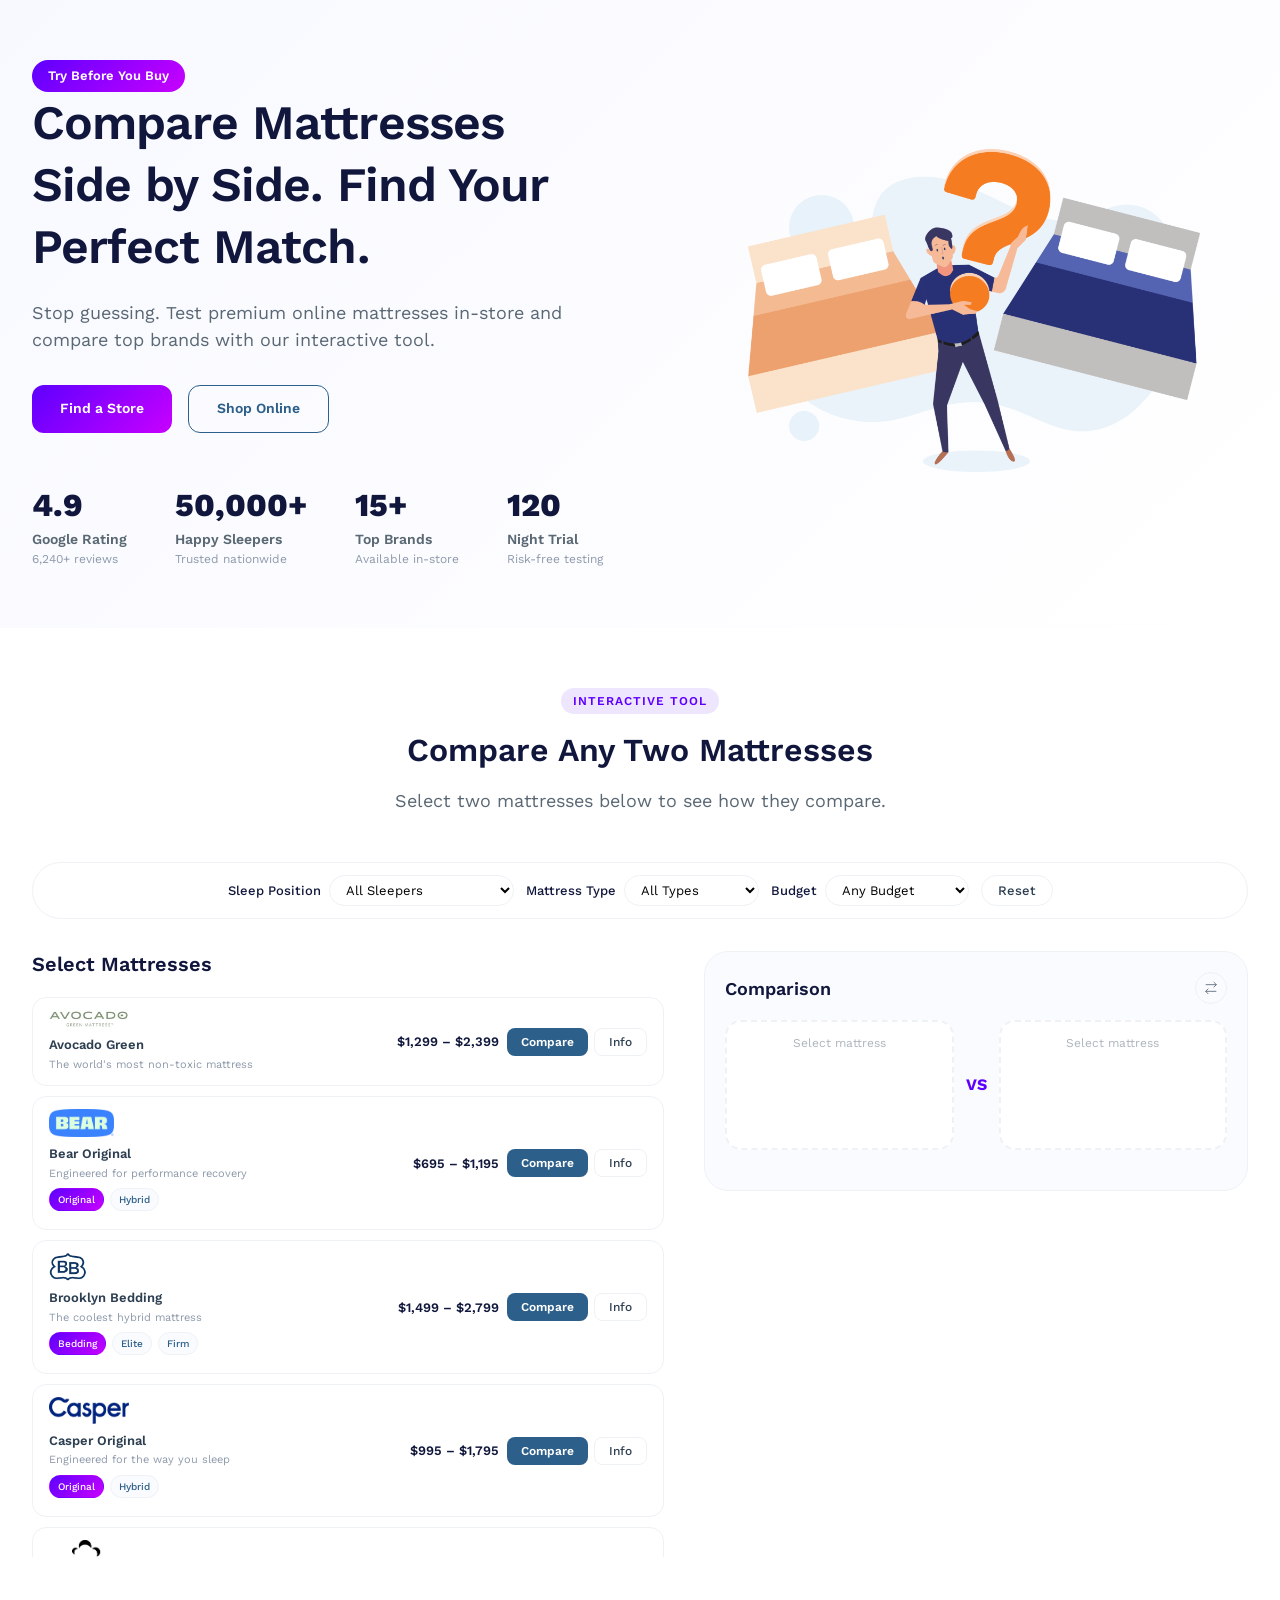
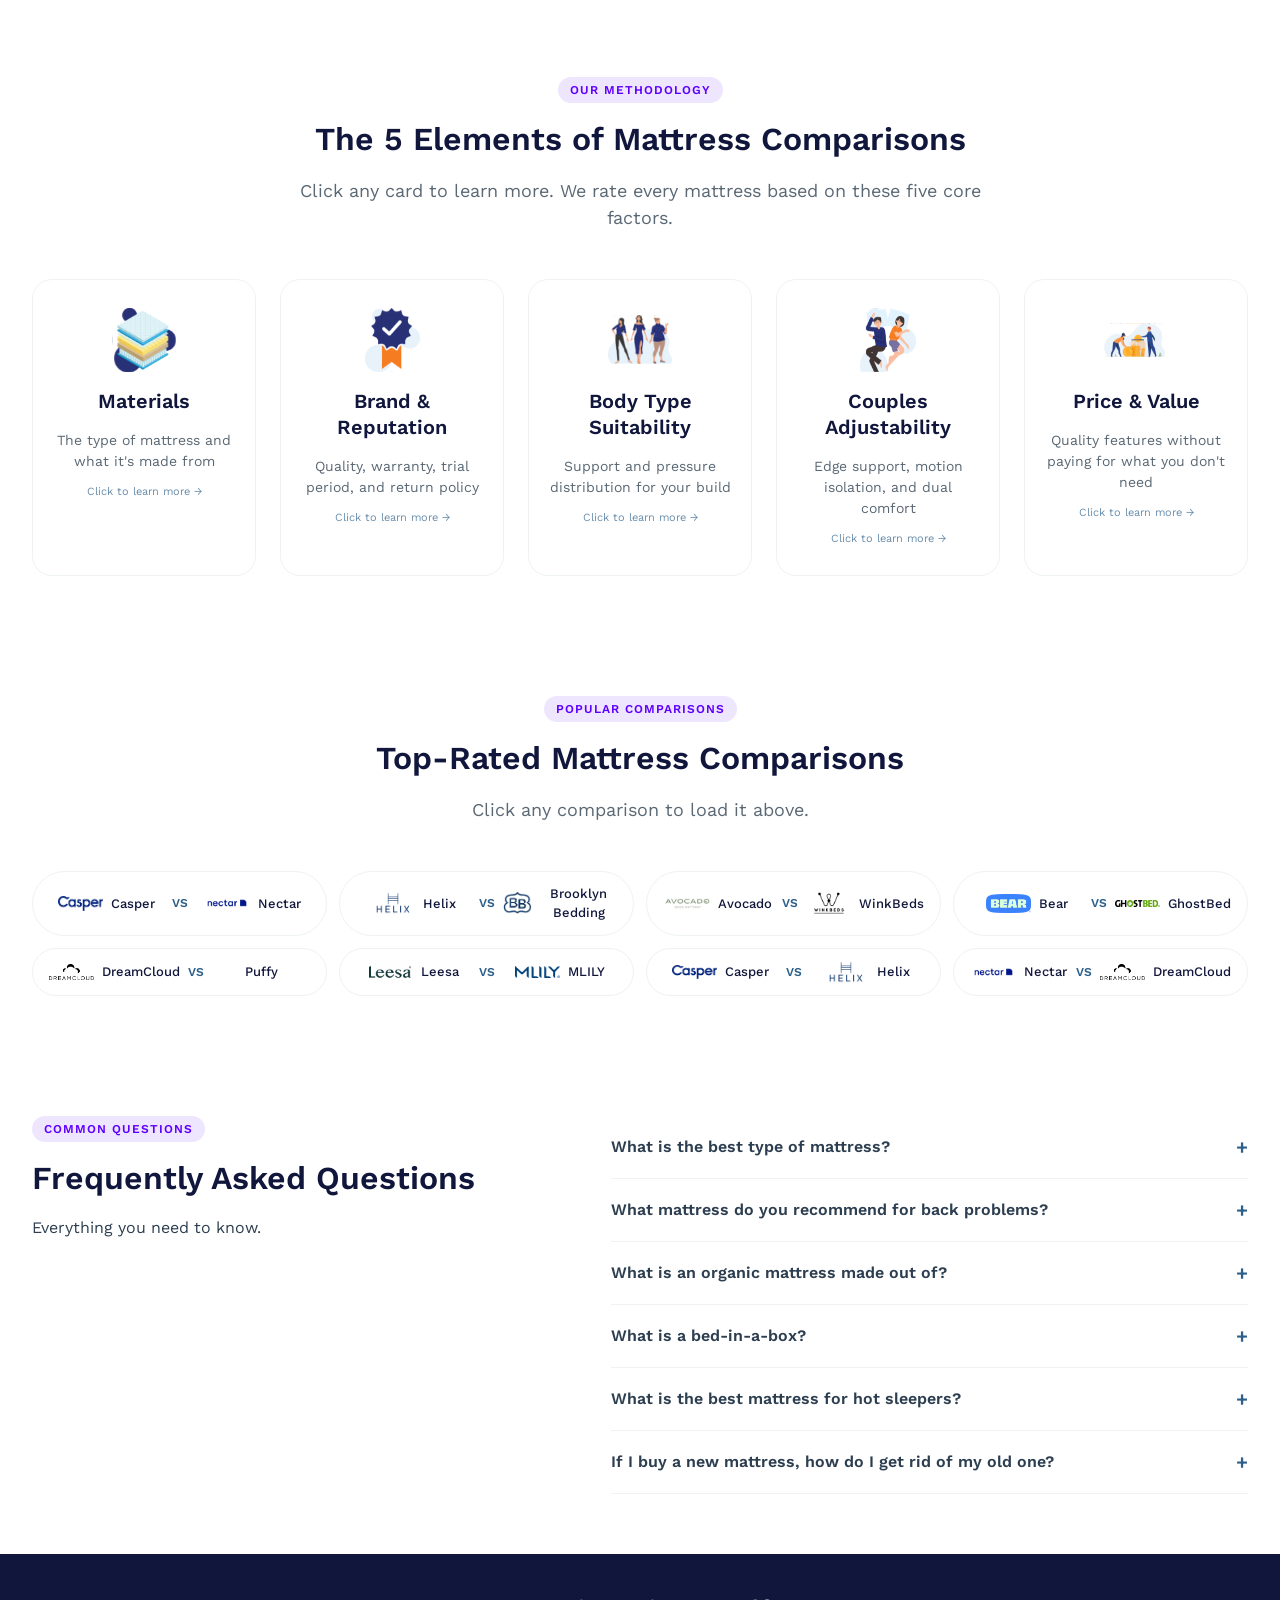
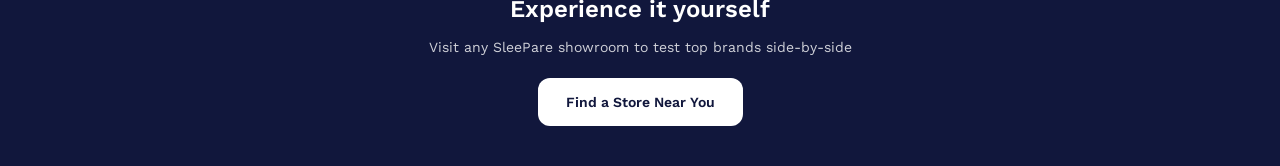
==== commit 32270c7b: "second submission for review" ====
--- a/index.html
+++ b/index.html
@@ -1,95 +1,67 @@
 <!DOCTYPE html>
 <html lang="en">
-
 <head>
     <meta charset="UTF-8">
-    <meta name="viewport" content="width=device-width, initial-scale=1.0, viewport-fit=cover">
-    <title>SleePare | Compare Mattresses Side by Side - Interactive Mattress Comparison Tool</title>
+    <meta name="viewport" content="width=device-width, initial-scale=1.0">
+    <title>SleePare | Compare Mattresses Side by Side</title>
     <link rel="preconnect" href="https://fonts.googleapis.com">
     <link rel="preconnect" href="https://fonts.gstatic.com" crossorigin>
-    <link href="https://fonts.googleapis.com/css2?family=Work+Sans:wght@400;500;600;700;800&display=swap"
-        rel="stylesheet">
+    <link href="https://fonts.googleapis.com/css2?family=Work+Sans:wght@400;500;600;700;800&display=swap" rel="stylesheet">
     <link rel="stylesheet" href="css/styles.css">
 </head>
-
 <body>
 
-    <!-- HERO SECTION -->
     <section class="hero">
-        <div class="hero-bg-shape"></div>
         <div class="container">
             <div class="hero-grid">
                 <div class="hero-content">
-                    <div class="hero-badge animate-fade-in-up">
-                        <span>Try Before You Buy</span>
-                    </div>
-                    <h1 class="animate-fade-in-up animation-delay-1">
-                        Compare Mattresses<br>
-                        Side by Side. Find Your<br>
-                        Perfect Match.
-                    </h1>
-                    <p class="animate-fade-in-up animation-delay-2">
-                        Stop guessing. Test premium online mattresses in-store and compare top brands with our
-                        interactive tool.
-                        Feel the difference before you commit — because comfort shouldn't be a gamble.
-                    </p>
-                    <div class="hero-buttons animate-fade-in-up animation-delay-3">
-                        <a href="#" class="btn-primary">Find a Store</a>
-                        <a href="#" class="btn-outline">Shop Online</a>
-                    </div>
-
-                    <div class="stats-grid animate-fade-in-up animation-delay-4">
-                        <div class="stat-item">
+                    <div class="hero-badge"><span>Try Before You Buy</span></div>
+                    <h1>Compare Mattresses<br>Side by Side. Find Your<br>Perfect Match.</h1>
+                    <p>Stop guessing. Test premium online mattresses in-store and compare top brands with our interactive tool.</p>
+                    <div class="hero-buttons">
+                        <a href="https://www.sleepare.com/mattress-stores/" class="btn-primary" target="_blank">Find a Store</a>
+                        <a href="https://www.sleepare.com/shop/" class="btn-outline" target="_blank">Shop Online</a>
+                    </div>
+                    <div class="stats-grid">
+                        <div>
                             <div class="stat-number">4.9</div>
                             <div class="stat-label">Google Rating</div>
                             <div class="stat-detail">6,240+ reviews</div>
                         </div>
-                        <div class="stat-item">
+                        <div>
                             <div class="stat-number">50,000+</div>
                             <div class="stat-label">Happy Sleepers</div>
                             <div class="stat-detail">Trusted nationwide</div>
                         </div>
-                        <div class="stat-item">
+                        <div>
                             <div class="stat-number">15+</div>
                             <div class="stat-label">Top Brands</div>
                             <div class="stat-detail">Available in-store</div>
                         </div>
-                        <div class="stat-item">
+                        <div>
                             <div class="stat-number">120</div>
                             <div class="stat-label">Night Trial</div>
                             <div class="stat-detail">Risk-free testing</div>
                         </div>
                     </div>
                 </div>
-                <div class="hero-image animate-fade-in-right">
-                    <div class="image-placeholder hero-placeholder" id="heroImagePlaceholder">
-                        <div class="placeholder-content">
-                            <div class="placeholder-icon">
-                                <svg width="64" height="64" viewBox="0 0 24 24" fill="none">
-                                    <rect x="2" y="4" width="20" height="16" rx="2" stroke="currentColor"
-                                        stroke-width="1.5" />
-                                    <path d="M8 12H16M12 8V16" stroke="currentColor" stroke-width="1.5" />
-                                </svg>
-                            </div>
-                            <p>Experience mattresses in-store</p>
-                            <span>Visit any SleePare location</span>
-                        </div>
-                    </div>
-                </div>
-            </div>
-        </div>
-    </section>
-
-    <!-- INTERACTIVE COMPARISON TOOL -->
-    <section class="section comparison-tool-section">
+                <div class="hero-image">
+                    <div class="image-placeholder" id="heroImagePlaceholder">
+    <img src="assets/images/stock/Image1-banner-img.svg" alt="SleePare showroom" style="width: 100%; border-radius: 16px;">
+</div>
+                </div>
+            </div>
+        </div>
+    </section>
+
+    <section class="section">
         <div class="container">
             <div class="section-header">
-                <div class="section-tag">Interactive Tool</div>
-                <h2>Compare Any Two Mattresses Instantly</h2>
-                <p>Select two mattresses below to see how they compare across all the factors that matter.</p>
-            </div>
-
-            <!-- SIMPLE FILTER BAR -->
+                <div class="section-tag purple">Interactive Tool</div>
+                <h2>Compare Any Two Mattresses</h2>
+                <p>Select two mattresses below to see how they compare.</p>
+            </div>
+
             <div class="filter-bar">
                 <div class="filter-group-simple">
                     <label>Sleep Position</label>
@@ -116,284 +88,142 @@
                         <option value="all">Any Budget</option>
                         <option value="under1000">Under $1,000</option>
                         <option value="1000-2000">$1,000 - $2,000</option>
-                        <option value="2000-3000">$2,000 - $3,000</option>
-                        <option value="over3000">Over $3,000</option>
+                        <option value="over2000">Over $2,000</option>
                     </select>
                 </div>
                 <button id="resetFiltersSimple" class="btn-reset-simple">Reset</button>
             </div>
 
-            <!-- MAIN COMPARISON LAYOUT: CARDS + COMPARISON SIDE BY SIDE -->
             <div class="comparison-layout">
-                <!-- Left: Mattress Cards Grid -->
                 <div class="mattress-cards-panel">
                     <h3>Select Mattresses</h3>
-                    <div class="mattress-grid" id="mattressGrid">
-                        <!-- Dynamic mattress cards will be rendered here -->
-                    </div>
-                </div>
-
-                <!-- Right: Comparison Panel -->
-                <!-- Right: Comparison Panel -->
+                    <div class="mattress-grid" id="mattressGrid"></div>
+                </div>
                 <div class="comparison-panel">
                     <div class="comparison-panel-header">
                         <h3>Comparison</h3>
-                        <button id="swapCompact" class="btn-swap-icon" title="Swap positions">
-                            <svg width="20" height="20" viewBox="0 0 24 24" fill="none"
-                                xmlns="http://www.w3.org/2000/svg">
-                                <path d="M16 3L20 7L16 11" stroke="currentColor" stroke-width="1.5"
-                                    stroke-linecap="round" stroke-linejoin="round" />
-                                <path d="M4 7H20" stroke="currentColor" stroke-width="1.5" stroke-linecap="round" />
-                                <path d="M8 21L4 17L8 13" stroke="currentColor" stroke-width="1.5"
-                                    stroke-linecap="round" stroke-linejoin="round" />
-                                <path d="M20 17H4" stroke="currentColor" stroke-width="1.5" stroke-linecap="round" />
-                            </svg>
+                        <button id="swapCompact" class="btn-swap-icon">
+                            <svg width="16" height="16" viewBox="0 0 24 24" fill="none" stroke="currentColor"><path d="M16 3L20 7L16 11M4 7H20M8 21L4 17L8 13M20 17H4"/></svg>
                         </button>
                     </div>
-                    <div class="comparison-slots-compact" id="comparisonSlotsCompact">
-                        <div class="compact-slot" id="compactSlotA">
-                            <div class="compact-slot-empty">
-                                <span>Select mattress</span>
-                            </div>
-                        </div>
+                    <div class="comparison-slots-compact">
+                        <div class="compact-slot" id="compactSlotA"><div class="compact-slot-empty">Select mattress</div></div>
                         <div class="compact-vs">VS</div>
-                        <div class="compact-slot" id="compactSlotB">
-                            <div class="compact-slot-empty">
-                                <span>Select mattress</span>
-                            </div>
-                        </div>
-                    </div>
-
-                    <!-- Score Cards (only visible when both selected) -->
+                        <div class="compact-slot" id="compactSlotB"><div class="compact-slot-empty">Select mattress</div></div>
+                    </div>
                     <div class="score-cards-container" id="scoreCardsContainer" style="display: none;">
                         <div class="score-card" id="scoreCardA"></div>
                         <div class="score-card" id="scoreCardB"></div>
                     </div>
-
-                    <!-- Deep Comparison Button (only visible when both selected) -->
                     <div class="deep-comparison-container" id="deepComparisonContainer" style="display: none;">
-                        <a href="#" class="btn-primary btn-deep-comparison" id="deepComparisonBtn">
-                            View Detailed Comparison
-                            <svg width="18" height="18" viewBox="0 0 24 24" fill="none"
-                                xmlns="http://www.w3.org/2000/svg">
-                                <path d="M5 12H19M19 12L12 5M19 12L12 19" stroke="currentColor" stroke-width="1.5"
-                                    stroke-linecap="round" stroke-linejoin="round" />
-                            </svg>
-                        </a>
-                    </div>
-                </div>
-    </section>
-
-    <!-- 5 ELEMENTS SECTION -->
-    <section class="section elements-section">
+                        <a href="#" class="btn-primary btn-deep-comparison" id="deepComparisonBtn">View Detailed Comparison →</a>
+                    </div>
+                </div>
+            </div>
+        </div>
+    </section>
+
+    <section class="section">
         <div class="container">
             <div class="section-header">
-                <div class="section-tag">Our Methodology</div>
+                <div class="section-tag purple">Our Methodology</div>
                 <h2>The 5 Elements of Mattress Comparisons</h2>
-                <p>We rate every mattress based on these five core factors — so you can compare with clarity and
-                    confidence.</p>
-            </div>
-
+                <p>Click any card to learn more. We rate every mattress based on these five core factors.</p>
+            </div>
             <div class="elements-grid">
-                <div class="element-card">
-                    <div class="element-icon">1</div>
-                    <h3>Mattress Type</h3>
-                    <p>Memory foam, hybrid, latex, innerspring — each offers unique feel and support for different
-                        sleepers.</p>
-                </div>
-                <div class="element-card">
-                    <div class="element-icon">2</div>
-                    <h3>Support & Comfort</h3>
-                    <p>Based on sleep position: back, side, stomach, or combination. One size doesn't fit all.</p>
-                </div>
-                <div class="element-card">
-                    <div class="element-icon">3</div>
-                    <h3>Overall Value</h3>
-                    <p>Price vs. quality — real customer ratings and expert insights to ensure you get what you pay for.
-                    </p>
-                </div>
-                <div class="element-card">
-                    <div class="element-icon">4</div>
-                    <h3>Price</h3>
-                    <p>Budget-friendly to luxury, we map average costs across all mattress types and sizes.</p>
-                </div>
-                <div class="element-card">
-                    <div class="element-icon">5</div>
-                    <h3>Materials & Cooling</h3>
-                    <p>Organic, gel-infused, breathable designs for hot sleepers and allergy sufferers.</p>
-                </div>
-            </div>
-        </div>
-    </section>
-
-    <!-- PRICE TABLE SECTION -->
-    <section class="section price-section">
-        <div class="container">
-            <div class="price-grid">
-                <div class="price-content">
-                    <div class="section-tag">Budget Guide</div>
-                    <h2>Price & Value: Find Your Sweet Spot</h2>
-                    <p>Mattress prices vary by materials and construction. Use this table to understand average costs
-                        and find the perfect balance between quality and budget.</p>
-                    <div class="price-table-wrapper">
-                        <table>
-                            <thead>
-                                <tr>
-                                    <th>Mattress Type</th>
-                                    <th>Low Price</th>
-                                    <th>Medium Price</th>
-                                    <th>High Price</th>
-                                    <th>Average Price</th>
-                                </tr>
-                            </thead>
-                            <tbody>
-                                <tr>
-                                    <td>Foam</td>
-                                    <td>less than $600</td>
-                                    <td>$600 – $1,200</td>
-                                    <td>$1,200 and up</td>
-                                    <td>$1,044</td>
-                                </tr>
-                                <tr>
-                                    <td>Innerspring</td>
-                                    <td>less than $700</td>
-                                    <td>$600 – $1,200</td>
-                                    <td>$1,200 and up</td>
-                                    <td>$1,038</td>
-                                </tr>
-                                <tr>
-                                    <td>Hybrid</td>
-                                    <td>less than $1,500</td>
-                                    <td>$1,500 – $2,200</td>
-                                    <td>$2,200 and up</td>
-                                    <td>$2,077</td>
-                                </tr>
-                                <tr>
-                                    <td>Latex</td>
-                                    <td>less than $1,500</td>
-                                    <td>$1,500 – $2,500</td>
-                                    <td>$2,500 and up</td>
-                                    <td>$1,971</td>
-                                </tr>
-                                <tr>
-                                    <td>Airbed</td>
-                                    <td>less than $1,500</td>
-                                    <td>$1,500 – $2,500</td>
-                                    <td>$2,500 and up</td>
-                                    <td>$2,283</td>
-                                </tr>
-                            </tbody>
-                        </table>
-                    </div>
-                </div>
-                <div class="price-image">
-                    <div class="image-placeholder" id="priceImagePlaceholder">
-                        <div class="placeholder-content">
-                            <div class="placeholder-icon">
-                                <svg width="48" height="48" viewBox="0 0 24 24" fill="none">
-                                    <path
-                                        d="M12 1V3M12 21V23M4.22 4.22L5.64 5.64M18.36 18.36L19.78 19.78M1 12H3M21 12H23M4.22 19.78L5.64 18.36M18.36 5.64L19.78 4.22"
-                                        stroke="currentColor" stroke-width="1.5" />
-                                    <circle cx="12" cy="12" r="4" stroke="currentColor" stroke-width="1.5" />
-                                </svg>
-                            </div>
-                            <p>Transparent Pricing</p>
-                            <span>No hidden fees, clear value</span>
-                        </div>
-                    </div>
-                </div>
-            </div>
-        </div>
-    </section>
-
-    <!-- TOP RATED COMPARISONS WITH BRAND LOGOS -->
-    <section class="section top-comparisons">
+                <div class="element-card" data-element="materials">
+                    <div class="element-icon" style="background-image: url('assets/images/stock/Material.svg');"></div>
+                    <h3>Materials</h3>
+                    <p>The type of mattress and what it's made from</p>
+                    <div class="element-hint">Click to learn more →</div>
+                </div>
+                <div class="element-card" data-element="brand">
+                    <div class="element-icon" style="background-image: url('assets/images/stock/Brand.svg');"></div>
+                    <h3>Brand & Reputation</h3>
+                    <p>Quality, warranty, trial period, and return policy</p>
+                    <div class="element-hint">Click to learn more →</div>
+                </div>
+                <div class="element-card" data-element="bodyType">
+                    <div class="element-icon" style="background-image: url('assets/images/stock/Body-Type.svg');"></div>
+                    <h3>Body Type Suitability</h3>
+                    <p>Support and pressure distribution for your build</p>
+                    <div class="element-hint">Click to learn more →</div>
+                </div>
+                <div class="element-card" data-element="couples">
+                    <div class="element-icon" style="background-image: url('assets/images/stock/Couple.svg');"></div>
+                    <h3>Couples Adjustability</h3>
+                    <p>Edge support, motion isolation, and dual comfort</p>
+                    <div class="element-hint">Click to learn more →</div>
+                </div>
+                <div class="element-card" data-element="price">
+                    <div class="element-icon" style="background-image: url('assets/images/stock/Price.svg');"></div>
+                    <h3>Price & Value</h3>
+                    <p>Quality features without paying for what you don't need</p>
+                    <div class="element-hint">Click to learn more →</div>
+                </div>
+            </div>
+        </div>
+    </section>
+
+    <section class="section">
         <div class="container">
             <div class="section-header">
-                <div class="section-tag">Popular Comparisons</div>
+                <div class="section-tag purple">Popular Comparisons</div>
                 <h2>Top-Rated Mattress Comparisons</h2>
-                <p>See how your favorites match up — click any comparison to load it in our tool above.</p>
-            </div>
-            <div class="comparisons-grid" id="comparisonsGrid">
-                <!-- Comparison tags will be dynamically rendered with logos -->
-            </div>
-        </div>
-    </section>
-
-    <!-- FAQ SECTION -->
-    <section class="section faq-section">
+                <p>Click any comparison to load it above.</p>
+            </div>
+            <div class="comparisons-grid" id="comparisonsGrid"></div>
+        </div>
+    </section>
+
+    <section class="section">
         <div class="container">
             <div class="faq-grid">
-                <div class="faq-header-content">
-                    <div class="section-tag">Common Questions</div>
+                <div>
+                    <div class="section-tag purple">Common Questions</div>
                     <h2>Frequently Asked Questions</h2>
-                    <p>Everything you need to know before making your mattress decision.</p>
-                    <div class="faq-image-placeholder">
-                        <div class="image-placeholder small" id="faqImagePlaceholder">
-                            <div class="placeholder-content">
-                                <div class="placeholder-icon">
-                                    <svg width="40" height="40" viewBox="0 0 24 24" fill="none">
-                                        <path
-                                            d="M8 12H16M8 8H16M8 16H12M12 22C17.5228 22 22 17.5228 22 12C22 6.47715 17.5228 2 12 2C6.47715 2 2 6.47715 2 12C2 13.8214 2.48697 15.5291 3.33782 17L2.5 21.5L7 20.6622C8.47087 21.513 10.1786 22 12 22Z"
-                                            stroke="currentColor" stroke-width="1.5" />
-                                    </svg>
-                                </div>
-                                <p>Need more help?</p>
-                                <span>Visit our support center</span>
-                            </div>
-                        </div>
-                    </div>
+                    <p>Everything you need to know.</p>
                 </div>
                 <div class="faq-list">
                     <div class="faq-item">
-                        <div class="faq-question">What is the best type of mattress? <span class="faq-icon">+</span>
-                        </div>
-                        <div class="faq-answer">Most people prefer memory foam or hybrid mattresses for pressure relief
-                            and motion isolation. The "best" depends on sleep position and personal preference — that's
-                            why trying in-store matters.</div>
-                    </div>
-                    <div class="faq-item">
-                        <div class="faq-question">What mattress do you recommend for back problems? <span
-                                class="faq-icon">+</span></div>
-                        <div class="faq-answer">According to chiropractors, hybrid mattresses like Saatva offer
-                            excellent lumbar support and spinal alignment. Always consult your doctor for personalized
-                            advice.</div>
+                        <div class="faq-question">What is the best type of mattress? <span class="faq-icon">+</span></div>
+                        <div class="faq-answer">There is no set answer for the best type of mattress. Most people tend to prefer memory foam or hybrid mattresses.</div>
+                    </div>
+                    <div class="faq-item">
+                        <div class="faq-question">What mattress do you recommend for back problems? <span class="faq-icon">+</span></div>
+                        <div class="faq-answer">The best mattresses for back problems depend on the location of pain and your primary sleep position. According to chiropractors, the top mattress for back pain is the Saatva. Approved by the Congress of Chiropractic State Associations, the Saatva is a hybrid mattress designed for increased lumbar support and spinal alignment. Make sure to talk to your doctor about your pain.</div>
+                    </div>
+                    <div class="faq-item">
+                        <div class="faq-question">What is an organic mattress made out of? <span class="faq-icon">+</span></div>
+                        <div class="faq-answer">Organic mattresses are made from organic and sustainable materials like organic cotton and wool. Organic mattresses also do not contain VOCS (volatile organic compounds). These harmful chemicals are in synthetic foam mattresses and can cause breathing problems, allergies, and skin irritation. SleePare carries many of the newest organic mattresses.</div>
                     </div>
                     <div class="faq-item">
                         <div class="faq-question">What is a bed-in-a-box? <span class="faq-icon">+</span></div>
-                        <div class="faq-answer">A mattress compressed and rolled into a box for easy shipping. Many top
-                            brands like Casper, Leesa, and Purple use this method for convenient delivery.</div>
-                    </div>
-                    <div class="faq-item">
-                        <div class="faq-question">What is the best mattress for hot sleepers? <span
-                                class="faq-icon">+</span></div>
-                        <div class="faq-answer">Latex and hybrids with cooling gel layers work best. Helix Birch and
-                            Purple's Grid technology are top-rated cooling choices.</div>
-                    </div>
-                    <div class="faq-item">
-                        <div class="faq-question">How do I get rid of my old mattress? <span class="faq-icon">+</span>
-                        </div>
-                        <div class="faq-answer">Check local regulations. Many cities offer bulk pickup or recycling
-                            programs. SleePare also provides guidance in our blog and in-store.</div>
-                    </div>
-                </div>
-            </div>
-        </div>
-    </section>
-
-    <!-- CTA BANNER -->
+                        <div class="faq-answer">A "bed-in-a-box" is a mattress that easily collapses into a box and can be shipped to customers. Online mattress companies revolutionized this concept with new foam materials. SleePare carries both "bed-in-a-box" and traditional mattresses.</div>
+                    </div>
+                    <div class="faq-item">
+                        <div class="faq-question">What is the best mattress for hot sleepers? <span class="faq-icon">+</span></div>
+                        <div class="faq-answer">No one likes to sleep hot and SleePare has compiled a list of the best mattresses for hot sleepers with the Helix Birch as our number one pick.</div>
+                    </div>
+                    <div class="faq-item">
+                        <div class="faq-question">If I buy a new mattress, how do I get rid of my old one? <span class="faq-icon">+</span></div>
+                        <div class="faq-answer">Different cities and states have different regulations around how to and where to dispose of mattresses. Before throwing out your old mattress, make sure to check with local authorities on regulations in your area.</div>
+                    </div>
+                </div>
+            </div>
+        </div>
+    </section>
+
     <section class="cta-banner">
         <div class="container">
             <div class="cta-content">
-                <h3>Still not sure? Experience it yourself.</h3>
-                <p>Visit any SleePare showroom to test top brands side-by-side with expert guidance — no pressure, just
-                    honest advice.</p>
-                <a href="#" class="btn-primary btn-large">Find a Store Near You</a>
-            </div>
-        </div>
-    </section>
-
-    <!-- MODAL OVERLAY -->
+                <h3>Experience it yourself</h3>
+                <p>Visit any SleePare showroom to test top brands side-by-side</p>
+                <a href="https://www.sleepare.com/mattress-stores/" class="btn-primary" target="_blank">Find a Store Near You</a>
+            </div>
+        </div>
+    </section>
+
     <div id="mattressModal" class="modal">
         <div class="modal-content">
             <span class="modal-close">&times;</span>
@@ -401,8 +231,7 @@
         </div>
     </div>
 
-    <script src="https://cdn.jsdelivr.net/npm/chart.js@4.4.0/dist/chart.umd.min.js"></script>
+    <script src="js/data.js"></script>
     <script src="js/main.js"></script>
 </body>
-
 </html>
--- a/css/styles.css
+++ b/css/styles.css
@@ -9,16 +9,17 @@
 
 :root {
     --heading-color: #11173C;
-    --body-color: #212529;
+    --body-color: #2c3e50;
     --white: #FFFFFF;
-    --gradient-primary: linear-gradient(176deg, #5E00FF 21%, #C800FF 100%);
-    --border-light: #e9ecef;
-    --bg-light: #fafcff;
-    --shadow-sm: 0 4px 12px rgba(0, 0, 0, 0.05);
-    --shadow-md: 0 8px 24px rgba(0, 0, 0, 0.08);
-    --shadow-lg: 0 20px 35px -12px rgba(0, 0, 0, 0.15);
-    --transition-fast: all 0.2s ease;
-    --transition-normal: all 0.3s ease;
+    --primary: #5E00FF;
+    --primary-light: #8B3CFF;
+    --dark-blue: #1A2C3E;
+    --accent-blue: #2C5F8A;
+    --border-light: #eef2f5;
+    --bg-light: #fafbff;
+    --shadow-sm: 0 2px 8px rgba(0, 0, 0, 0.04);
+    --shadow-md: 0 8px 24px rgba(0, 0, 0, 0.06);
+    --transition: all 0.2s ease;
 }
 
 body {
@@ -30,45 +31,33 @@
     background-color: var(--white);
 }
 
-/* Typography */
 h1, h2, h3, h4, h5, h6 {
     color: var(--heading-color);
-    font-weight: 700;
+    font-weight: 600;
     line-height: 1.3;
 }
 
-h1 {
-    font-size: 56px;
-    line-height: 1.2;
-    margin-bottom: 24px;
-    letter-spacing: -0.02em;
-}
-
-h2 {
-    font-size: 40px;
-    font-weight: 700;
-    line-height: 1.25;
-    margin-bottom: 16px;
-    letter-spacing: -0.01em;
-}
-
-h3 {
-    font-size: 24px;
-    font-weight: 700;
-    margin-bottom: 20px;
-}
+h1 { font-size: 48px; margin-bottom: 20px; letter-spacing: -0.02em; }
+h2 { font-size: 32px; margin-bottom: 16px; }
+h3 { font-size: 20px; margin-bottom: 16px; }
 
 .section-tag {
     display: inline-block;
-    font-size: 13px;
+    font-size: 12px;
     font-weight: 600;
     text-transform: uppercase;
     letter-spacing: 1px;
-    background: linear-gradient(176deg, rgba(94, 0, 255, 0.1), rgba(200, 0, 255, 0.1));
-    color: #5E00FF;
-    padding: 5px 12px;
-    border-radius: 40px;
-    margin-bottom: 20px;
+    background: rgba(44, 95, 138, 0.1);
+    color: var(--accent-blue);
+    padding: 4px 12px;
+    border-radius: 20px;
+    margin-bottom: 16px;
+}
+
+/* Purple labels - ONLY for specific section tags */
+.section-tag.purple {
+    background: rgba(94, 0, 255, 0.1);
+    color: var(--primary);
 }
 
 .section-header {
@@ -79,136 +68,161 @@
 
 .section-header p {
     font-size: 18px;
-    color: #6c757d;
+    color: #5a6874;
 }
 
 .container {
-    max-width: 1400px;
+    max-width: 1280px;
     margin: 0 auto;
     padding: 0 32px;
     width: 100%;
 }
 
 .section {
-    padding: 80px 0;
+    padding: 60px 0;
 }
 
 /* Buttons */
-.btn-primary,
-.btn-outline,
-.btn-reset-simple,
-.btn-card-compare,
-.btn-card-details,
-.btn-swap-compact,
-.btn-deep-comparison,
-.modal .btn-primary,
-.modal .btn-outline {
+.btn-primary {
+    background: linear-gradient(135deg, #5E00FF 0%, #C800FF 100%);
+    color: var(--white);
     font-family: 'Work Sans', sans-serif;
-}
-
-.btn-primary {
-    background: var(--gradient-primary);
-    color: var(--white);
-    font-size: 16px;
-    font-weight: 700;
-    border-radius: 8px;
-    height: 52px;
-    min-width: 180px;
+    font-weight: 600;
+    border-radius: 12px;
+    height: 48px;
     padding: 0 28px;
     display: inline-flex;
     align-items: center;
     justify-content: center;
+    cursor: pointer;
+    transition: var(--transition);
+    text-decoration: none;
+    font-size: 14px;
     border: none;
-    cursor: pointer;
-    transition: var(--transition-normal);
-    text-decoration: none;
 }
 
 .btn-primary:hover {
-    transform: translateY(-2px);
-    box-shadow: 0 10px 25px -8px rgba(94, 0, 255, 0.4);
+    transform: translateY(-1px);
+    box-shadow: 0 4px 12px rgba(94, 0, 255, 0.3);
 }
 
 .btn-outline {
     background: transparent;
-    border: 2px solid #5E00FF;
-    color: #5E00FF;
-    font-size: 16px;
-    font-weight: 700;
-    border-radius: 8px;
-    height: 52px;
+    border: 1.5px solid var(--accent-blue);
+    color: var(--accent-blue);
+    font-family: 'Work Sans', sans-serif;
+    font-weight: 600;
+    border-radius: 12px;
+    height: 48px;
     padding: 0 28px;
     display: inline-flex;
     align-items: center;
     justify-content: center;
     cursor: pointer;
-    transition: var(--transition-normal);
+    transition: var(--transition);
     text-decoration: none;
+    font-size: 14px;
 }
 
 .btn-outline:hover {
-    background: var(--gradient-primary);
-    border-color: transparent;
+    background: var(--accent-blue);
     color: var(--white);
+    border-color: var(--accent-blue);
+}
+
+.btn-card-compare {
+    background: var(--accent-blue);
+    color: white;
+    border: none;
+    padding: 6px 14px;
+    border-radius: 8px;
+    font-size: 12px;
+    font-weight: 600;
+    cursor: pointer;
+    transition: var(--transition);
+    font-family: 'Work Sans', sans-serif;
+}
+
+.btn-card-compare:hover {
+    transform: scale(1.02);
+    background: var(--dark-blue);
+}
+
+.btn-card-details {
+    background: transparent;
+    border: 1px solid var(--border-light);
+    padding: 6px 14px;
+    border-radius: 8px;
+    font-size: 12px;
+    font-weight: 500;
+    cursor: pointer;
+    transition: var(--transition);
+    font-family: 'Work Sans', sans-serif;
+    color: var(--body-color);
+}
+
+.btn-card-details:hover {
+    border-color: var(--accent-blue);
+    color: var(--accent-blue);
 }
 
 .btn-deep-comparison {
     width: 100%;
-    background: var(--gradient-primary);
+    background: var(--accent-blue);
     color: white;
-    font-size: 16px;
-    font-weight: 700;
+    font-size: 14px;
+    font-weight: 600;
     border-radius: 12px;
-    height: 56px;
+    height: 48px;
     display: inline-flex;
     align-items: center;
     justify-content: center;
-    gap: 12px;
+    gap: 10px;
     text-decoration: none;
-    transition: var(--transition-normal);
-    margin-top: 16px;
+    transition: var(--transition);
+    border: none;
+    cursor: pointer;
+    margin-top: 20px;
+    font-family: 'Work Sans', sans-serif;
 }
 
 .btn-deep-comparison:hover {
-    transform: translateY(-2px);
-    box-shadow: 0 10px 25px -8px rgba(94, 0, 255, 0.4);
+    transform: translateY(-1px);
+    background: var(--dark-blue);
 }
 
 /* Hero Section */
 .hero {
-    position: relative;
-    padding: 80px 0 60px;
-    background: linear-gradient(135deg, #f8f9ff 0%, #ffffff 100%);
-    overflow: hidden;
+    padding: 60px 0;
+    background: linear-gradient(135deg, #f8f9ff 0%, var(--white) 100%);
 }
 
 .hero-grid {
     display: grid;
-    grid-template-columns: 1fr 1fr;
+    grid-template-columns: 1fr 0.9fr;
     gap: 60px;
     align-items: center;
 }
 
 .hero-badge span {
-    background: var(--gradient-primary);
+    background: linear-gradient(135deg, #5E00FF 0%, #C800FF 100%);
     color: white;
     font-weight: 600;
-    font-size: 14px;
-    padding: 8px 20px;
-    border-radius: 40px;
+    font-size: 13px;
+    padding: 6px 16px;
+    border-radius: 30px;
     display: inline-block;
 }
 
 .hero-content p {
     font-size: 18px;
-    color: #495057;
+    color: #5a6874;
     margin-bottom: 32px;
 }
 
 .hero-buttons {
     display: flex;
     gap: 16px;
-    flex-wrap: wrap;
     margin-bottom: 48px;
 }
 
@@ -219,7 +233,7 @@
 }
 
 .stat-number {
-    font-size: 36px;
+    font-size: 32px;
     font-weight: 800;
     color: var(--heading-color);
 }
@@ -227,269 +241,228 @@
 .stat-label {
     font-size: 14px;
     font-weight: 600;
-    color: #495057;
+    color: #5a6874;
 }
 
 .stat-detail {
     font-size: 12px;
-    color: #6c757d;
-}
-
-.image-placeholder {
-    background: linear-gradient(135deg, #f5f3ff 0%, #ede9fe 100%);
-    border-radius: 32px;
-    padding: 60px 40px;
+    color: #8e9aab;
+}
+
+.hero-image .image-placeholder {
+    background: solid var(--body-color);
+    padding: 48px;
     text-align: center;
-    transition: var(--transition-normal);
-}
-
-.placeholder-content p {
-    font-weight: 600;
-    margin-top: 16px;
-}
-
-/* ============================================
-   COMPARISON TOOL
-   ============================================ */
+}
+
+.hero-image .image-placeholder img {
+    width: 100%;
+    border-radius: 16px;
+}
+
+/* Filter Bar */
 .filter-bar {
     display: flex;
     flex-wrap: wrap;
-    gap: 20px;
+    gap: 12px;
     justify-content: center;
-    margin-bottom: 48px;
-    padding: 20px;
+    margin-bottom: 32px;
+    padding: 12px 20px;
     background: var(--white);
-    border-radius: 60px;
-    box-shadow: var(--shadow-sm);
+    border-radius: 48px;
     border: 1px solid var(--border-light);
 }
 
 .filter-group-simple {
     display: flex;
     align-items: center;
-    gap: 12px;
+    gap: 8px;
 }
 
 .filter-group-simple label {
-    font-weight: 600;
-    font-size: 14px;
+    font-weight: 500;
+    font-size: 13px;
     color: var(--heading-color);
-    font-family: 'Work Sans', sans-serif;
 }
 
 .simple-select {
-    padding: 10px 16px;
-    border-radius: 40px;
+    padding: 6px 12px;
+    border-radius: 30px;
     border: 1px solid var(--border-light);
     font-family: 'Work Sans', sans-serif;
-    font-size: 14px;
-    font-weight: 400;
+    font-size: 13px;
     background: white;
     cursor: pointer;
-    transition: var(--transition-fast);
+    transition: var(--transition);
 }
 
 .simple-select:hover {
-    border-color: #5E00FF;
+    border-color: var(--accent-blue);
 }
 
 .btn-reset-simple {
     background: transparent;
     border: 1px solid var(--border-light);
-    padding: 10px 24px;
-    border-radius: 40px;
-    font-size: 14px;
-    font-weight: 600;
+    padding: 6px 16px;
+    border-radius: 30px;
+    font-size: 13px;
+    font-weight: 500;
+    cursor: pointer;
+    transition: var(--transition);
     font-family: 'Work Sans', sans-serif;
-    cursor: pointer;
-    transition: var(--transition-fast);
     color: var(--body-color);
 }
 
 .btn-reset-simple:hover {
-    border-color: #5E00FF;
-    color: #5E00FF;
-}
-
-/* Main Layout: Cards + Comparison Side by Side */
+    border-color: var(--accent-blue);
+    color: var(--accent-blue);
+}
+
+/* Comparison Layout */
 .comparison-layout {
     display: grid;
-    grid-template-columns: 1fr 0.8fr;
-    gap: 40px;
+    grid-template-columns: 1fr 0.85fr;
+    gap: 32px;
     align-items: start;
 }
 
-/* Mattress Cards Panel */
+/* Mattress Cards */
 .mattress-cards-panel h3 {
     margin-bottom: 20px;
-    font-family: 'Work Sans', sans-serif;
-    font-weight: 700;
 }
 
 .mattress-grid {
     display: flex;
     flex-direction: column;
-    gap: 12px;
-    max-height: 600px;
+    gap: 10px;
+    max-height: 560px;
     overflow-y: auto;
-    padding-right: 12px;
+    padding-right: 8px;
 }
 
 .mattress-card {
     background: var(--white);
-    border-radius: 16px;
-    padding: 16px 20px;
+    border-radius: 14px;
+    padding: 12px 16px;
     border: 1px solid var(--border-light);
-    transition: var(--transition-fast);
+    transition: var(--transition);
     cursor: pointer;
     display: flex;
     align-items: center;
     justify-content: space-between;
     flex-wrap: wrap;
-    gap: 12px;
+    gap: 8px;
 }
 
 .mattress-card:hover {
-    transform: translateX(4px);
-    border-color: rgba(94, 0, 255, 0.3);
-    box-shadow: var(--shadow-sm);
+    border-color: var(--accent-blue);
+    transform: translateX(2px);
 }
 
 .mattress-card.selected-a {
-    border-left: 4px solid #5E00FF;
-    background: linear-gradient(90deg, rgba(94, 0, 255, 0.05), transparent);
+    border-left: 3px solid var(--primary);
+    background: linear-gradient(90deg, rgba(94, 0, 255, 0.03), transparent);
 }
 
 .mattress-card.selected-b {
-    border-right: 4px solid #C800FF;
-    background: linear-gradient(270deg, rgba(200, 0, 255, 0.05), transparent);
-}
-
-/* Brand Logo Styles */
+    border-right: 3px solid var(--accent-blue);
+    background: linear-gradient(270deg, rgba(44, 95, 138, 0.03), transparent);
+}
+
 .brand-logo {
-    width: 100px;
-    height: auto;
-    max-height: 32px;
-    object-fit: contain;
-    object-position: left;
-}
-
-.brand-logo-compact {
     width: 80px;
     height: auto;
     max-height: 28px;
     object-fit: contain;
-}
-
-.brand-logo-modal {
-    width: 140px;
-    height: auto;
-    max-height: 40px;
-    object-fit: contain;
-    margin: 0 auto 8px;
-}
-
-.brand-logo-tag {
-    width: 70px;
-    height: auto;
-    max-height: 24px;
-    object-fit: contain;
-    transition: var(--transition-fast);
+    object-position: left;
 }
 
 .mattress-card-info {
     flex: 1;
 }
 
-.mattress-card-info .brand-logo {
-    margin-bottom: 6px;
+.mattress-card-info .model-name {
+    font-size: 13px;
+    font-weight: 600;
+    margin-bottom: 2px;
 }
 
 .mattress-card-info p {
+    font-size: 11px;
+    color: #8e9aab;
+}
+
+.mattress-card-price {
+    font-weight: 600;
+    color: var(--heading-color);
     font-size: 13px;
-    color: #6c757d;
-    margin-top: 4px;
-}
-
-.mattress-card-price {
-    font-weight: 700;
-    color: var(--heading-color);
-    font-family: 'Work Sans', sans-serif;
 }
 
 .mattress-card-actions {
     display: flex;
-    gap: 8px;
-}
-
-.btn-card-compare {
-    background: var(--gradient-primary);
-    color: white;
-    border: none;
-    padding: 8px 16px;
-    border-radius: 8px;
-    font-size: 13px;
-    font-weight: 600;
-    font-family: 'Work Sans', sans-serif;
-    cursor: pointer;
-    transition: var(--transition-fast);
-}
-
-.btn-card-compare:hover {
-    transform: scale(1.02);
-}
-
-.btn-card-details {
-    background: transparent;
-    border: 1px solid var(--border-light);
-    padding: 8px 16px;
-    border-radius: 8px;
-    font-size: 13px;
-    font-weight: 600;
-    font-family: 'Work Sans', sans-serif;
-    cursor: pointer;
-    transition: var(--transition-fast);
-}
-
-.btn-card-details:hover {
-    border-color: #5E00FF;
-    color: #5E00FF;
+    gap: 6px;
 }
 
 /* Comparison Panel */
 .comparison-panel {
     background: var(--bg-light);
     border-radius: 24px;
-    padding: 24px;
+    padding: 20px;
     position: sticky;
     top: 20px;
-}
-
-.comparison-panel h3 {
+    border: 1px solid var(--border-light);
+}
+
+.comparison-panel-header {
+    display: flex;
+    justify-content: space-between;
+    align-items: center;
+    margin-bottom: 16px;
+}
+
+.comparison-panel-header h3 {
+    margin-bottom: 0;
+    font-size: 18px;
+}
+
+.btn-swap-icon {
+    background: transparent;
+    border: 1px solid var(--border-light);
+    border-radius: 40px;
+    width: 32px;
+    height: 32px;
+    display: inline-flex;
+    align-items: center;
+    justify-content: center;
+    cursor: pointer;
+    transition: var(--transition);
+    color: var(--body-color);
+}
+
+.btn-swap-icon:hover {
+    border-color: var(--accent-blue);
+    color: var(--accent-blue);
+}
+
+.comparison-slots-compact {
+    display: flex;
+    align-items: center;
+    gap: 12px;
     margin-bottom: 20px;
-    font-family: 'Work Sans', sans-serif;
-    font-weight: 700;
-}
-
-.comparison-slots-compact {
-    display: flex;
-    align-items: center;
-    gap: 16px;
-    margin-bottom: 24px;
 }
 
 .compact-slot {
     flex: 1;
     background: var(--white);
-    border-radius: 20px;
-    padding: 20px;
-    min-height: 160px;
+    border-radius: 16px;
+    padding: 12px;
+    min-height: 130px;
     border: 2px dashed var(--border-light);
-    transition: var(--transition-fast);
+    transition: var(--transition);
 }
 
 .compact-slot.filled {
-    border: 2px solid rgba(94, 0, 255, 0.3);
+    border: 2px solid rgba(44, 95, 138, 0.2);
     background: white;
 }
 
@@ -499,30 +472,31 @@
     justify-content: center;
     height: 100%;
     color: #adb5bd;
-    font-size: 14px;
-    font-family: 'Work Sans', sans-serif;
+    font-size: 12px;
 }
 
 .compact-slot-header {
     display: flex;
     justify-content: space-between;
     align-items: flex-start;
-    margin-bottom: 16px;
-    padding-bottom: 12px;
+    margin-bottom: 10px;
+    padding-bottom: 8px;
     border-bottom: 1px solid var(--border-light);
 }
 
-.compact-slot-header .brand-logo-compact {
-    margin-bottom: 0;
+.brand-logo-compact {
+    width: 60px;
+    height: auto;
+    max-height: 24px;
+    object-fit: contain;
 }
 
 .remove-slot {
     background: transparent;
     border: none;
-    font-size: 20px;
+    font-size: 18px;
     cursor: pointer;
     color: #adb5bd;
-    font-family: 'Work Sans', sans-serif;
 }
 
 .remove-slot:hover {
@@ -531,304 +505,249 @@
 
 .compact-feature-list {
     list-style: none;
-    font-size: 13px;
-    font-family: 'Work Sans', sans-serif;
+    font-size: 11px;
 }
 
 .compact-feature-list li {
     display: flex;
     justify-content: space-between;
-    align-items: center;
-    padding: 10px 0;
-    border-bottom: 1px solid var(--border-light);
-}
-
-.compact-feature-list li:last-child {
-    border-bottom: none;
+    padding: 5px 0;
 }
 
 .compact-feature-list li span:first-child {
-    color: #6c757d;
-    font-weight: 500;
+    color: #8e9aab;
 }
 
 .compact-feature-list li span:last-child {
     font-weight: 600;
     color: var(--heading-color);
-    text-align: right;
 }
 
 .compact-vs {
-    font-size: 20px;
-    font-weight: 800;
-    background: var(--gradient-primary);
-    -webkit-background-clip: text;
-    background-clip: text;
-    color: transparent;
-    font-family: 'Work Sans', sans-serif;
+    font-size: 16px;
+    font-weight: 700;
+    color: var(--primary);
 }
 
 /* Score Cards */
 .score-cards-container {
     display: grid;
     grid-template-columns: 1fr 1fr;
-    gap: 20px;
-    margin: 24px 0;
+    gap: 12px;
+    margin: 16px 0;
 }
 
 .score-card {
     background: var(--white);
-    border-radius: 20px;
-    padding: 20px;
+    border-radius: 16px;
+    padding: 12px;
     text-align: center;
 }
 
-.score-card h4 {
-    font-size: 18px;
-    margin-bottom: 16px;
-    padding-bottom: 12px;
+.score-value {
+    font-size: 28px;
+    font-weight: 700;
+    color: var(--primary);
+    margin-bottom: 2px;
+}
+
+.score-label {
+    font-size: 10px;
+    color: #8e9aab;
+}
+
+.score-detail-item {
+    display: flex;
+    justify-content: space-between;
+    padding: 6px 0;
+    font-size: 11px;
     border-bottom: 1px solid var(--border-light);
-    font-family: 'Work Sans', sans-serif;
-}
-
-.score-value {
-    font-size: 48px;
-    font-weight: 800;
-    background: var(--gradient-primary);
-    -webkit-background-clip: text;
-    background-clip: text;
-    color: transparent;
-    margin-bottom: 8px;
-    font-family: 'Work Sans', sans-serif;
-}
-
-.score-label {
-    font-size: 12px;
-    color: #6c757d;
-    font-family: 'Work Sans', sans-serif;
-}
-
-.score-detail-item {
-    display: flex;
-    justify-content: space-between;
-    padding: 10px 0;
-    font-size: 13px;
-    border-bottom: 1px solid var(--border-light);
-    font-family: 'Work Sans', sans-serif;
 }
 
 .score-detail-item:last-child {
     border-bottom: none;
 }
 
-.score-detail-label {
-    font-weight: 500;
-    color: #495057;
-}
-
-.score-detail-value {
-    font-weight: 600;
-    color: var(--heading-color);
-    text-align: right;
-}
-
-/* Deep Comparison Button */
-.deep-comparison-container {
-    margin-top: 24px;
-    padding-top: 24px;
-    border-top: 1px solid var(--border-light);
-}
-
-/* Top Comparisons Grid with Hover Text Effect */
+/* Top Comparisons - NO PURPLE ON HOVER */
 .comparisons-grid {
     display: grid;
-    grid-template-columns: repeat(auto-fill, minmax(320px, 1fr));
-    gap: 16px;
+    grid-template-columns: repeat(auto-fill, minmax(280px, 1fr));
+    gap: 12px;
 }
 
 .comparison-tag {
     background: var(--white);
-    padding: 16px 24px;
-    border-radius: 60px;
-    font-weight: 600;
+    padding: 12px 16px;
+    border-radius: 50px;
     text-align: center;
     cursor: pointer;
-    transition: var(--transition-fast);
+    transition: all 0.2s ease;
     border: 1px solid var(--border-light);
     display: flex;
     align-items: center;
+    justify-content: space-between;
+    gap: 8px;
+}
+
+.comparison-tag .logo-wrapper {
+    display: flex;
+    align-items: center;
+    gap: 8px;
+    flex: 1;
     justify-content: center;
-    gap: 12px;
-    position: relative;
-    overflow: hidden;
-}
-
-.comparison-tag .logo-wrapper,
-.comparison-tag .text-wrapper {
-    transition: var(--transition-fast);
-}
-
-.comparison-tag .text-wrapper {
-    position: absolute;
-    opacity: 0;
-    transform: scale(0.95);
-    font-family: 'Work Sans', sans-serif;
-    font-weight: 600;
-    font-size: 14px;
-    color: #5E00FF;
-    white-space: nowrap;
+}
+
+.comparison-tag .vs-text {
+    font-weight: 600;
+    color: var(--accent-blue);
+    font-size: 12px;
 }
 
 .comparison-tag:hover {
-    background: var(--gradient-primary);
-    border-color: transparent;
-}
-
-.comparison-tag:hover .logo-wrapper {
-    opacity: 0;
-    transform: scale(0.95);
-}
-
-.comparison-tag:hover .text-wrapper {
-    opacity: 1;
-    transform: scale(1);
+    background: var(--accent-blue);
+    border-color: var(--accent-blue);
+}
+
+.comparison-tag:hover .logo-wrapper span {
     color: white;
 }
 
-.comparison-tag .brand-logo-tag {
-    transition: var(--transition-fast);
+.comparison-tag:hover .vs-text {
+    color: rgba(255, 255, 255, 0.8);
+}
+
+.brand-logo-tag {
+    width: 45px;
+    height: auto;
+    max-height: 22px;
+    object-fit: contain;
+}
+
+.logo-wrapper span {
+    font-size: 13px;
+    font-weight: 500;
+    color: var(--heading-color);
 }
 
 /* Elements Grid */
 .elements-grid {
     display: grid;
-    grid-template-columns: repeat(auto-fit, minmax(260px, 1fr));
-    gap: 32px;
+    grid-template-columns: repeat(auto-fit, minmax(200px, 1fr));
+    gap: 24px;
 }
 
 .element-card {
     background: var(--white);
-    border-radius: 24px;
-    padding: 32px 24px;
+    border-radius: 20px;
+    padding: 28px 20px;
     text-align: center;
-    transition: var(--transition-normal);
+    transition: var(--transition);
     border: 1px solid var(--border-light);
+    cursor: pointer;
 }
 
 .element-card:hover {
-    transform: translateY(-8px);
-    box-shadow: var(--shadow-lg);
+    transform: translateY(-4px);
+    box-shadow: var(--shadow-md);
+    border-color: var(--accent-blue);
 }
 
 .element-icon {
-    width: 70px;
-    height: 70px;
-    background: var(--gradient-primary);
-    color: white;
-    font-size: 28px;
-    font-weight: 800;
-    display: flex;
-    align-items: center;
-    justify-content: center;
-    border-radius: 20px;
-    margin: 0 auto 20px auto;
-    font-family: 'Work Sans', sans-serif;
-}
-
-/* Price Table */
-.price-grid {
-    display: grid;
-    grid-template-columns: 1fr 0.8fr;
-    gap: 60px;
-}
-
-.price-table-wrapper {
-    overflow-x: auto;
-}
-
-table {
-    width: 100%;
-    border-collapse: collapse;
-    background: white;
-    border-radius: 20px;
-    overflow: hidden;
-    font-family: 'Work Sans', sans-serif;
-}
-
-th, td {
-    padding: 16px;
-    text-align: left;
-    border-bottom: 1px solid var(--border-light);
-}
-
-th {
-    background: var(--bg-light);
-    font-weight: 700;
+    width: 64px;
+    height: 64px;
+    margin: 0 auto 16px auto;
+    background-size: contain;
+    background-position: center;
+    background-repeat: no-repeat;
+}
+
+.element-card p {
+    font-size: 14px;
+    color: #5a6874;
+    margin-top: 8px;
+}
+
+.element-hint {
+    font-size: 11px;
+    color: var(--accent-blue);
+    margin-top: 12px;
+    opacity: 0.7;
 }
 
 /* FAQ */
 .faq-grid {
     display: grid;
     grid-template-columns: 1fr 1.2fr;
-    gap: 60px;
+    gap: 48px;
 }
 
 .faq-item {
     border-bottom: 1px solid var(--border-light);
-    margin-bottom: 16px;
+    margin-bottom: 0;
 }
 
 .faq-question {
-    font-weight: 700;
-    font-size: 18px;
+    font-weight: 600;
+    font-size: 16px;
     padding: 16px 0;
     cursor: pointer;
     display: flex;
     justify-content: space-between;
-    font-family: 'Work Sans', sans-serif;
+    align-items: center;
+    user-select: none;
 }
 
 .faq-icon {
-    font-size: 24px;
-    color: #5E00FF;
+    font-size: 20px;
+    color: var(--accent-blue);
+    transition: transform 0.2s ease;
+}
+
+.faq-item.active .faq-icon {
+    transform: rotate(45deg);
 }
 
 .faq-answer {
     max-height: 0;
     overflow: hidden;
-    transition: max-height 0.3s ease;
-    color: #6c757d;
-    font-family: 'Work Sans', sans-serif;
+    transition: max-height 0.25s ease-out;
+    color: #5a6874;
+    font-size: 14px;
+    line-height: 1.6;
 }
 
 .faq-item.active .faq-answer {
-    max-height: 200px;
     padding-bottom: 16px;
 }
 
 /* CTA Banner */
 .cta-banner {
     background: var(--heading-color);
-    padding: 80px 0;
+    padding: 40px 0;
     text-align: center;
 }
 
 .cta-content h3 {
     color: white;
-    font-size: 36px;
-    font-family: 'Work Sans', sans-serif;
+    font-size: 24px;
+    margin-bottom: 12px;
 }
 
 .cta-content p {
     color: rgba(255,255,255,0.8);
-    max-width: 600px;
-    margin: 16px auto 32px;
-    font-family: 'Work Sans', sans-serif;
+    max-width: 500px;
+    margin: 0 auto 20px;
+    font-size: 14px;
 }
 
 .cta-banner .btn-primary {
     background: white;
     color: var(--heading-color);
+}
+
+.cta-banner .btn-primary:hover {
+    background: linear-gradient(135deg, #5E00FF 0%, #C800FF 100%);
+    color: white;
 }
 
 /* Modal */
@@ -847,63 +766,133 @@
     background: white;
     margin: 5% auto;
     width: 90%;
-    max-width: 700px;
-    border-radius: 32px;
+    max-width: 600px;
+    border-radius: 24px;
     max-height: 85vh;
     overflow-y: auto;
-    font-family: 'Work Sans', sans-serif;
 }
 
 .modal-close {
     float: right;
-    font-size: 28px;
-    cursor: pointer;
+    font-size: 24px;
+    cursor: pointer;
+    padding: 16px;
+}
+
+#modalContent {
+    padding: 0 24px 32px;
+    clear: both;
+}
+
+.brand-logo-modal {
+    width: 100px;
+    height: auto;
+    max-height: 32px;
+    object-fit: contain;
+    margin: 0 auto 12px;
+}
+
+/* Element Modal Specific */
+.element-modal-icon {
+    width: 80px;
+    height: 80px;
+    margin: 0 auto 16px auto;
+    background-size: contain;
+    background-position: center;
+    background-repeat: no-repeat;
+}
+
+/* Floating Back Button */
+.floating-back-btn {
+    position: fixed;
+    bottom: 24px;
+    right: 24px;
+    background: linear-gradient(135deg, #5E00FF 0%, #C800FF 100%);
+    color: white;
+    width: 44px;
+    height: 44px;
+    border-radius: 50%;
+    display: flex;
+    align-items: center;
+    justify-content: center;
+    text-decoration: none;
+    box-shadow: var(--shadow-md);
+    transition: var(--transition);
+    z-index: 100;
+}
+
+.floating-back-btn:hover {
+    transform: scale(1.05);
+}
+
+/* Utility Classes */
+.error-message {
+    text-align: center;
+    padding: 60px 20px;
+    background: var(--bg-light);
+    border-radius: 28px;
+}
+
+/* Model Selector */
+.model-selector {
+    display: flex;
+    gap: 6px;
+    margin: 6px 0;
+    flex-wrap: wrap;
+}
+
+.model-badge {
+    background: var(--bg-light);
+    padding: 3px 8px;
+    border-radius: 16px;
+    font-size: 10px;
+    font-weight: 500;
+    color: var(--accent-blue);
+    border: 1px solid var(--border-light);
+    cursor: pointer;
+    transition: var(--transition);
+}
+
+.model-badge:hover {
+    background: var(--accent-blue);
+    color: white;
+    border-color: var(--accent-blue);
+}
+
+.model-badge.active {
+    background: linear-gradient(135deg, #5E00FF 0%, #C800FF 100%);
+    color: white;
+    border-color: transparent;
+}
+
+/* Price Info inside Element 5 */
+.price-info-card {
+    background: var(--bg-light);
+    border-radius: 16px;
     padding: 20px;
-    font-family: 'Work Sans', sans-serif;
-}
-
-#modalContent {
-    padding: 0 32px 32px;
-    clear: both;
-}
-
-/* Animations */
-@keyframes fadeInUp {
-    from {
-        opacity: 0;
-        transform: translateY(30px);
-    }
-    to {
-        opacity: 1;
-        transform: translateY(0);
-    }
-}
-
-.animate-fade-in-up {
-    animation: fadeInUp 0.6s ease forwards;
-    opacity: 0;
-}
-
-.animate-fade-in-right {
-    animation: fadeInRight 0.6s ease forwards;
-    opacity: 0;
-}
-
-@keyframes fadeInRight {
-    from {
-        opacity: 0;
-        transform: translateX(30px);
-    }
-    to {
-        opacity: 1;
-        transform: translateX(0);
-    }
-}
-
-.animation-delay-1 { animation-delay: 0.1s; }
-.animation-delay-2 { animation-delay: 0.2s; }
-.animation-delay-3 { animation-delay: 0.3s; }
-.animation-delay-4 { animation-delay: 0.4s; }
+    margin-top: 20px;
+}
+
+.price-info-card h4 {
+    margin-bottom: 12px;
+    color: var(--heading-color);
+}
+
+.price-info-table {
+    width: 100%;
+    font-size: 13px;
+    border-collapse: collapse;
+}
+
+.price-info-table td {
+    padding: 8px 0;
+    border-bottom: 1px solid var(--border-light);
+}
+
+.price-info-table td:last-child {
+    text-align: right;
+    font-weight: 600;
+}
 
 /* Responsive */
 @media (max-width: 1024px) {
@@ -916,404 +905,18 @@
 }
 
 @media (max-width: 768px) {
-    h1 { font-size: 36px; }
-    h2 { font-size: 28px; }
+    h1 { font-size: 32px; }
+    h2 { font-size: 24px; }
     .hero-grid { grid-template-columns: 1fr; text-align: center; }
-    .stats-grid { justify-content: center; }
-    .filter-bar { flex-direction: column; align-items: stretch; border-radius: 24px; }
+    .stats-grid { justify-content: center; gap: 24px; }
+    .filter-bar { flex-direction: column; border-radius: 24px; align-items: stretch; }
     .filter-group-simple { justify-content: space-between; }
     .comparison-slots-compact { flex-direction: column; }
     .compact-vs { padding: 8px 0; }
-    .score-cards-container { grid-template-columns: 1fr; }
-    .price-grid { grid-template-columns: 1fr; }
     .faq-grid { grid-template-columns: 1fr; }
     .comparisons-grid { grid-template-columns: 1fr; }
-    .comparison-tag { justify-content: center; }
-    .comparison-tag .text-wrapper {
-        white-space: normal;
-        text-align: center;
-    }
-}
-
-/* Add to existing styles.css - Fixes for missing styles */
-
-/* Deep Comparison Button - Make sure it's visible */
-.deep-comparison-container {
-    margin-top: 24px;
-    padding-top: 24px;
-    border-top: 1px solid var(--border-light);
-    display: block;
-}
-
-.btn-deep-comparison {
-    width: 100%;
-    background: var(--gradient-primary);
-    color: white;
-    font-size: 16px;
-    font-weight: 700;
-    border-radius: 12px;
-    height: 56px;
-    display: inline-flex;
-    align-items: center;
-    justify-content: center;
-    gap: 12px;
-    text-decoration: none;
-    transition: var(--transition-normal);
-    font-family: 'Work Sans', sans-serif;
-    border: none;
-    cursor: pointer;
-}
-
-.btn-deep-comparison:hover {
-    transform: translateY(-2px);
-    box-shadow: 0 10px 25px -8px rgba(94, 0, 255, 0.4);
-}
-
-/* Swap Position Button Styles */
-.btn-swap-compact {
-    width: 100%;
-    background: transparent;
-    border: 1px solid var(--border-light);
-    padding: 12px;
-    border-radius: 12px;
-    font-size: 14px;
-    font-weight: 600;
-    font-family: 'Work Sans', sans-serif;
-    cursor: pointer;
-    transition: var(--transition-fast);
-    color: var(--body-color);
-    margin-top: 16px;
-}
-
-.btn-swap-compact:hover {
-    border-color: #5E00FF;
-    color: #5E00FF;
-    background: rgba(94, 0, 255, 0.05);
-}
-
-/* Swap container */
-.swap-container {
-    margin-top: 16px;
-    display: block;
-}
-
-/* Top Comparisons Hover Effect - Fixed */
-.comparison-tag {
-    background: var(--white);
-    padding: 16px 24px;
-    border-radius: 60px;
-    font-weight: 600;
-    text-align: center;
-    cursor: pointer;
-    transition: var(--transition-fast);
-    border: 1px solid var(--border-light);
-    display: flex;
-    align-items: center;
-    justify-content: center;
-    gap: 12px;
-    position: relative;
-    min-height: 70px;
-}
-
-.comparison-tag .logo-wrapper {
-    display: inline-flex;
-    align-items: center;
-    justify-content: center;
-    transition: opacity 0.2s ease, transform 0.2s ease;
-}
-
-.comparison-tag .text-wrapper {
-    position: absolute;
-    opacity: 0;
-    transform: scale(0.9);
-    font-family: 'Work Sans', sans-serif;
-    font-weight: 600;
-    font-size: 14px;
-    color: white;
-    white-space: nowrap;
-    transition: opacity 0.2s ease, transform 0.2s ease;
-    pointer-events: none;
-}
-
-.comparison-tag:hover {
-    background: var(--gradient-primary);
-    border-color: transparent;
-}
-
-.comparison-tag:hover .logo-wrapper {
-    opacity: 0;
-    transform: scale(0.9);
-}
-
-.comparison-tag:hover .text-wrapper {
-    opacity: 1;
-    transform: scale(1);
-}
-
-/* Make sure the VS text stays visible on hover */
-.comparison-tag span:not(.text-wrapper) {
-    transition: color 0.2s ease;
-    z-index: 1;
-    position: relative;
-}
-
-.comparison-tag:hover span:not(.text-wrapper) {
-    color: white;
-}
-
-.comparison-tag .brand-logo-tag {
-    width: 70px;
-    height: auto;
-    max-height: 28px;
-    object-fit: contain;
-    transition: var(--transition-fast);
-}
-
-/* Responsive fix for mobile */
-@media (max-width: 768px) {
-    .comparison-tag .text-wrapper {
-        white-space: normal;
-        text-align: center;
-        font-size: 12px;
-    }
-    
-    .comparison-tag {
-        min-height: 80px;
-        padding: 12px 16px;
-    }
-}
-
-/* Add to existing styles.css - New styles for comparison panel */
-
-/* Comparison Panel Header with Swap Icon */
-.comparison-panel-header {
-    display: flex;
-    justify-content: space-between;
-    align-items: center;
-    margin-bottom: 20px;
-}
-
-.comparison-panel-header h3 {
-    margin-bottom: 0;
-}
-
-.btn-swap-icon {
-    background: transparent;
-    border: 1px solid var(--border-light);
-    border-radius: 40px;
-    width: 40px;
-    height: 40px;
-    display: inline-flex;
-    align-items: center;
-    justify-content: center;
-    cursor: pointer;
-    transition: var(--transition-fast);
-    color: var(--body-color);
-}
-
-.btn-swap-icon:hover {
-    border-color: #5E00FF;
-    color: #5E00FF;
-    transform: rotate(180deg);
-}
-
-.btn-swap-icon svg {
-    transition: transform 0.3s ease;
-}
-
-.btn-swap-icon:hover svg {
-    transform: rotate(180deg);
-}
-
-/* Deep Comparison Button */
-.deep-comparison-container {
-    margin-top: 24px;
-    padding-top: 24px;
-    border-top: 1px solid var(--border-light);
-    display: block;
-}
-
-.btn-deep-comparison {
-    width: 100%;
-    background: var(--gradient-primary);
-    color: white;
-    font-size: 16px;
-    font-weight: 700;
-    border-radius: 12px;
-    height: 56px;
-    display: inline-flex;
-    align-items: center;
-    justify-content: center;
-    gap: 12px;
-    text-decoration: none;
-    transition: var(--transition-normal);
-    font-family: 'Work Sans', sans-serif;
-    border: none;
-    cursor: pointer;
-}
-
-.btn-deep-comparison:hover {
-    transform: translateY(-2px);
-    box-shadow: 0 10px 25px -8px rgba(94, 0, 255, 0.4);
-}
-
-.btn-deep-comparison svg {
-    transition: transform 0.2s ease;
-}
-
-.btn-deep-comparison:hover svg {
-    transform: translateX(4px);
-}
-
-/* Ensure swap container is hidden since we moved the button */
-.swap-container {
-    display: none;
-}
-
-/* Responsive adjustments */
-@media (max-width: 768px) {
-    .btn-swap-icon {
-        width: 36px;
-        height: 36px;
-    }
-    
-    .btn-deep-comparison {
-        height: 48px;
-        font-size: 14px;
-    }
-}
-
-/* Top Comparisons Grid with Hover Text Effect - FIXED */
-.comparisons-grid {
-    display: grid;
-    grid-template-columns: repeat(auto-fill, minmax(320px, 1fr));
-    gap: 16px;
-}
-
-.comparison-tag {
-    background: var(--white);
-    padding: 16px 24px;
-    border-radius: 60px;
-    font-weight: 600;
-    text-align: center;
-    cursor: pointer;
-    transition: var(--transition-fast);
-    border: 1px solid var(--border-light);
-    display: flex;
-    align-items: center;
-    justify-content: center;
-    gap: 12px;
-    position: relative;
-    overflow: hidden;
-    min-height: 70px;
-}
-
-.comparison-tag .logo-wrapper {
-    display: inline-flex;
-    align-items: center;
-    justify-content: center;
-    gap: 6px;
-    transition: opacity 0.3s ease, transform 0.3s ease;
-    font-weight: 600;
-    color: var(--heading-color);
-}
-
-.comparison-tag .logo-wrapper span {
-    font-size: 14px;
-}
-
-.comparison-tag .vs-text {
-    font-weight: 800;
-    color: #5E00FF;
-    transition: color 0.3s ease;
-}
-
-.comparison-tag .text-wrapper {
-    position: absolute;
-    opacity: 0;
-    transform: scale(0.9);
-    font-family: 'Work Sans', sans-serif;
-    font-weight: 700;
-    font-size: 14px;
-    color: white;
-    white-space: nowrap;
-    transition: opacity 0.3s ease, transform 0.3s ease;
-    pointer-events: none;
-    background: transparent;
-    padding: 8px 16px;
-    border-radius: 40px;
-}
-
-.comparison-tag:hover {
-    background: var(--gradient-primary);
-    border-color: transparent;
-}
-
-.comparison-tag:hover .logo-wrapper {
-    opacity: 0;
-    transform: scale(0.9);
-}
-
-.comparison-tag:hover .vs-text {
-    color: rgba(255, 255, 255, 0.5);
-}
-
-.comparison-tag:hover .text-wrapper {
-    opacity: 1;
-    transform: scale(1);
-}
-
-.brand-logo-tag {
-    width: 60px;
-    height: auto;
-    max-height: 28px;
-    object-fit: contain;
-    transition: var(--transition-fast);
-}
-
-/* Responsive fix for mobile */
-@media (max-width: 768px) {
-    .comparisons-grid {
-        grid-template-columns: 1fr;
-    }
-    
-    .comparison-tag {
-        min-height: 80px;
-        padding: 12px 20px;
-        flex-wrap: wrap;
-    }
-    
-    .comparison-tag .text-wrapper {
-        white-space: normal;
-        text-align: center;
-        font-size: 12px;
-        width: 100%;
-        position: absolute;
-        left: 0;
-        right: 0;
-        margin: 0 auto;
-    }
-    
-    .brand-logo-tag {
-        width: 45px;
-        max-height: 24px;
-    }
-    
-    .comparison-tag .logo-wrapper span {
-        font-size: 12px;
-    }
-}
-
-@media (max-width: 480px) {
-    .comparison-tag {
-        padding: 10px 16px;
-    }
-    
-    .comparison-tag .logo-wrapper {
-        gap: 4px;
-    }
-    
-    .brand-logo-tag {
-        width: 40px;
-    }
+    .section { padding: 40px 0; }
+    .container { padding: 0 20px; }
+    .comparison-tag { padding: 10px 12px; }
+    .logo-wrapper span { font-size: 11px; }
 }
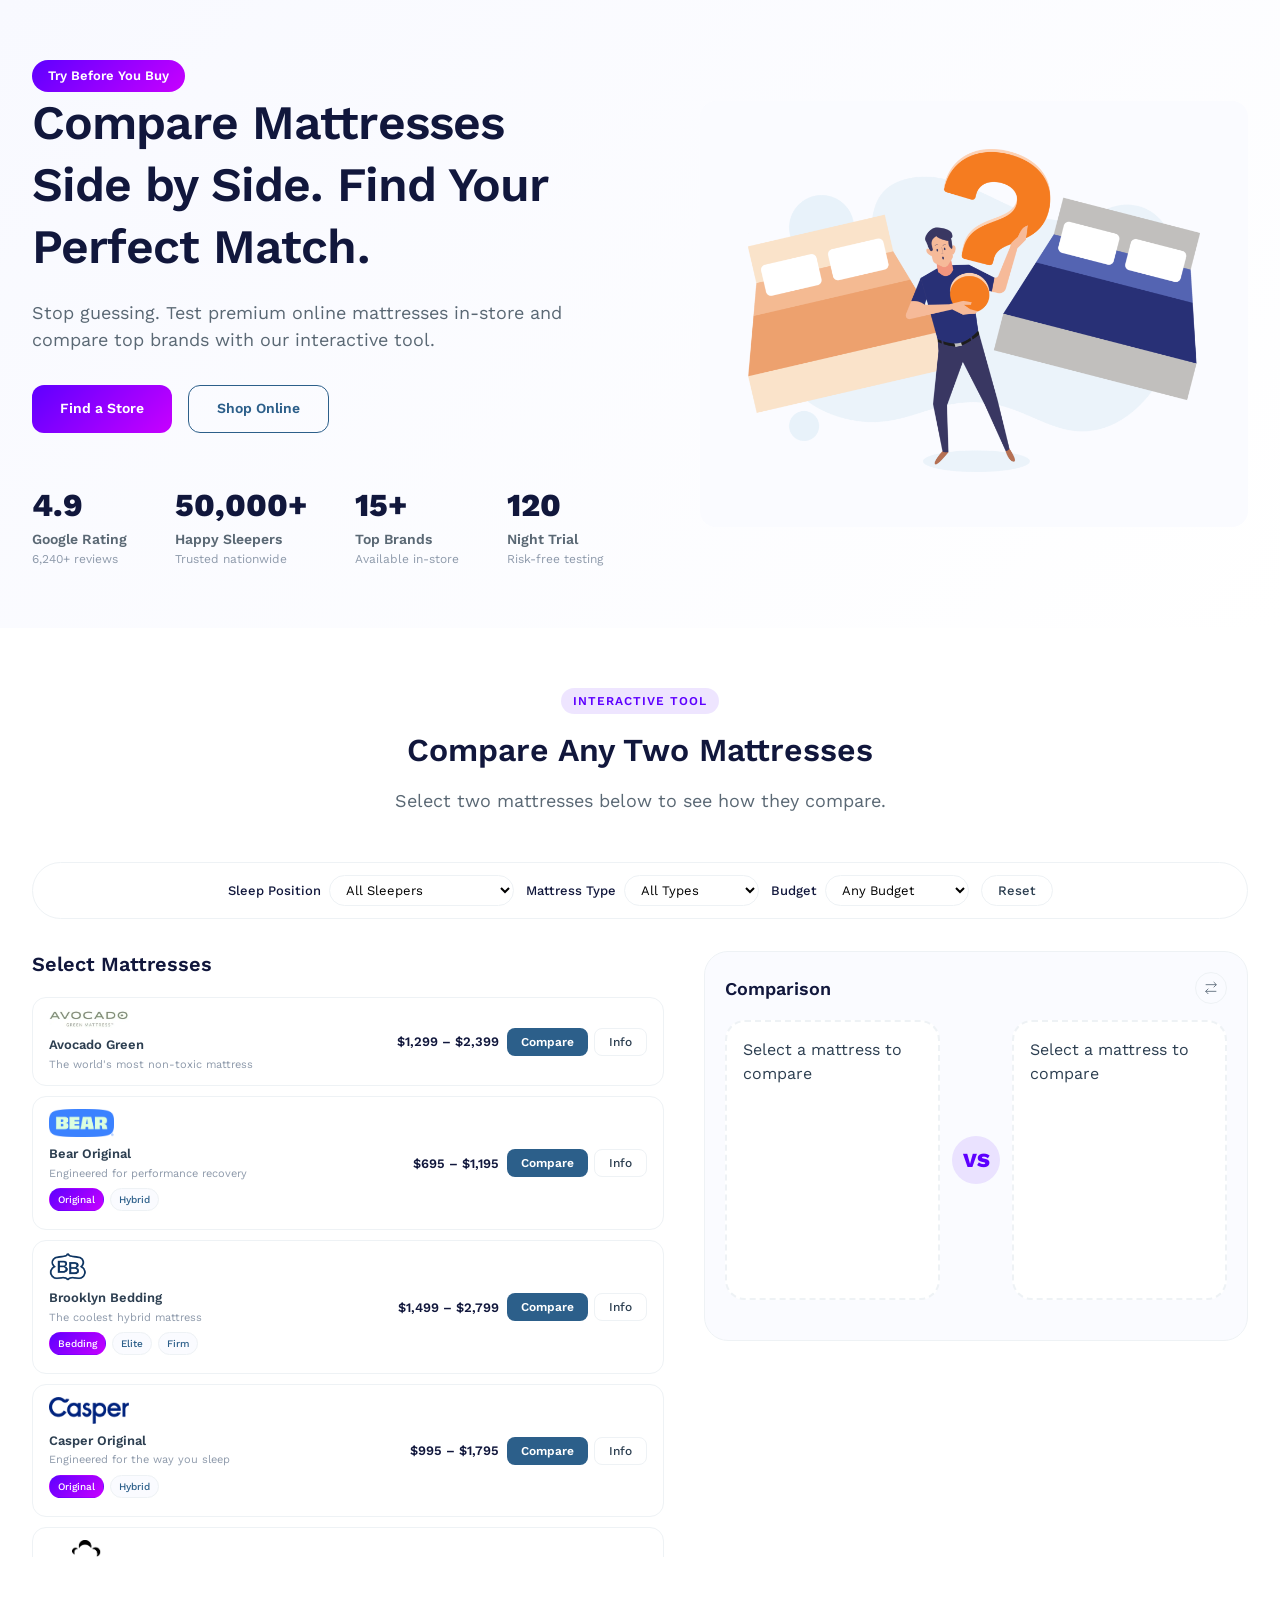
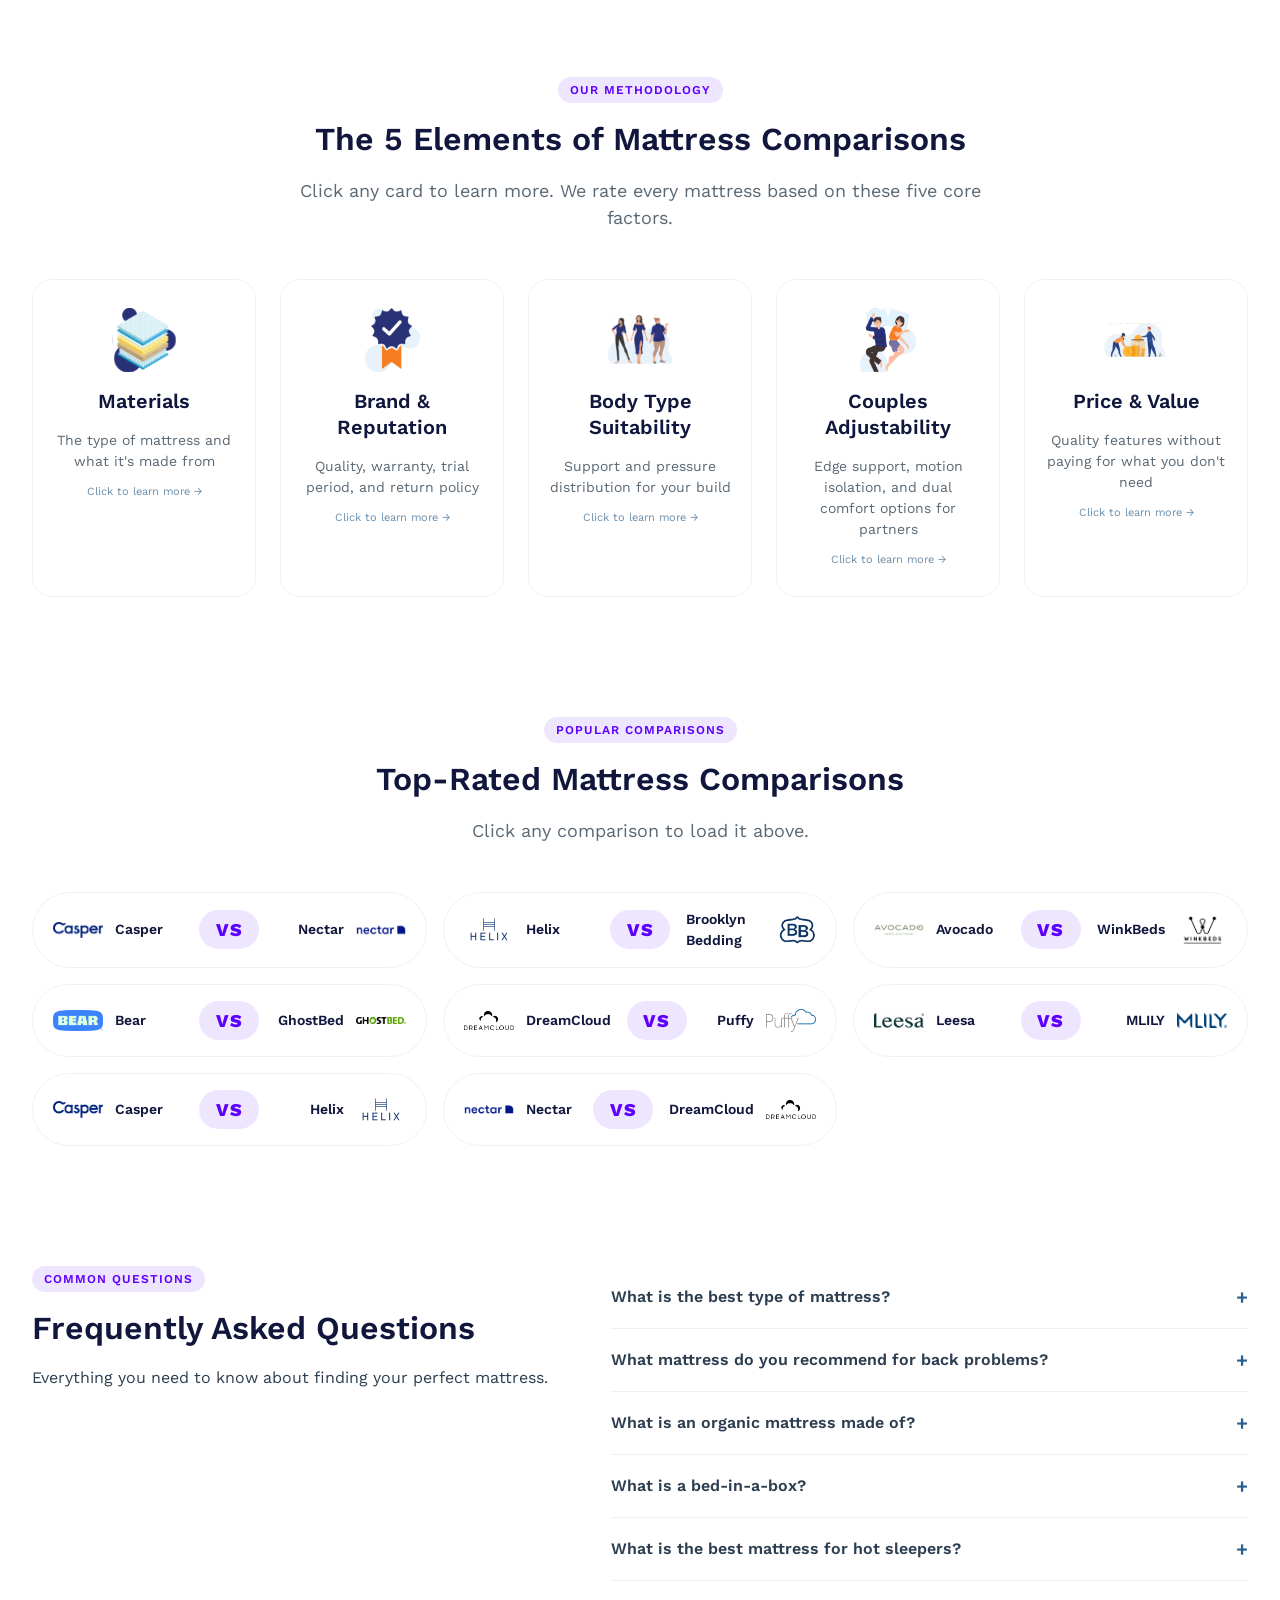
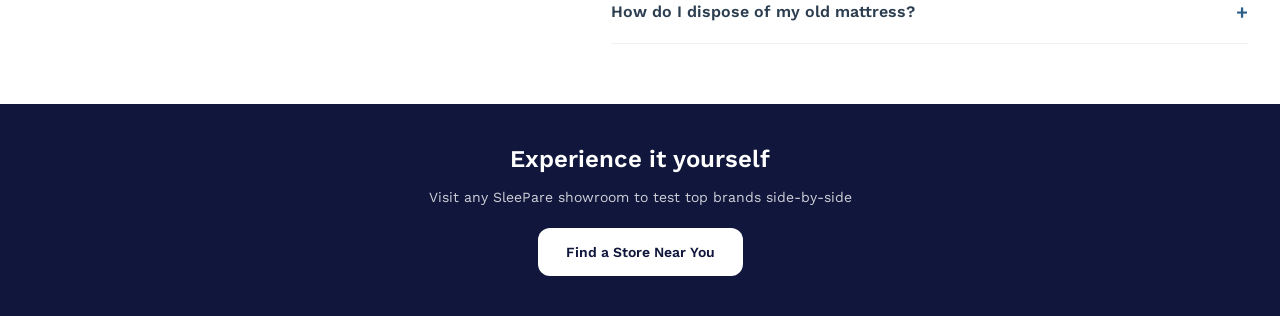
==== commit 0e2dc9f8: "bug fixing, UI correction, grammar correction etc" ====
--- a/index.html
+++ b/index.html
@@ -47,8 +47,8 @@
                 </div>
                 <div class="hero-image">
                     <div class="image-placeholder" id="heroImagePlaceholder">
-    <img src="assets/images/stock/Image1-banner-img.svg" alt="SleePare showroom" style="width: 100%; border-radius: 16px;">
-</div>
+                        <img src="assets/images/stock/Image1-banner-img.svg" alt="SleePare showroom" style="width: 100%; border-radius: 16px;">
+                    </div>
                 </div>
             </div>
         </div>
@@ -152,7 +152,7 @@
                 <div class="element-card" data-element="couples">
                     <div class="element-icon" style="background-image: url('assets/images/stock/Couple.svg');"></div>
                     <h3>Couples Adjustability</h3>
-                    <p>Edge support, motion isolation, and dual comfort</p>
+                    <p>Edge support, motion isolation, and dual comfort options for partners</p>
                     <div class="element-hint">Click to learn more →</div>
                 </div>
                 <div class="element-card" data-element="price">
@@ -182,32 +182,32 @@
                 <div>
                     <div class="section-tag purple">Common Questions</div>
                     <h2>Frequently Asked Questions</h2>
-                    <p>Everything you need to know.</p>
+                    <p>Everything you need to know about finding your perfect mattress.</p>
                 </div>
                 <div class="faq-list">
                     <div class="faq-item">
                         <div class="faq-question">What is the best type of mattress? <span class="faq-icon">+</span></div>
-                        <div class="faq-answer">There is no set answer for the best type of mattress. Most people tend to prefer memory foam or hybrid mattresses.</div>
+                        <div class="faq-answer">There's no single "best" mattress for everyone. Most people tend to prefer memory foam or hybrid mattresses based on their sleep position and comfort preferences. The best way to know is to test them in person at a SleePare showroom.</div>
                     </div>
                     <div class="faq-item">
                         <div class="faq-question">What mattress do you recommend for back problems? <span class="faq-icon">+</span></div>
-                        <div class="faq-answer">The best mattresses for back problems depend on the location of pain and your primary sleep position. According to chiropractors, the top mattress for back pain is the Saatva. Approved by the Congress of Chiropractic State Associations, the Saatva is a hybrid mattress designed for increased lumbar support and spinal alignment. Make sure to talk to your doctor about your pain.</div>
-                    </div>
-                    <div class="faq-item">
-                        <div class="faq-question">What is an organic mattress made out of? <span class="faq-icon">+</span></div>
-                        <div class="faq-answer">Organic mattresses are made from organic and sustainable materials like organic cotton and wool. Organic mattresses also do not contain VOCS (volatile organic compounds). These harmful chemicals are in synthetic foam mattresses and can cause breathing problems, allergies, and skin irritation. SleePare carries many of the newest organic mattresses.</div>
+                        <div class="faq-answer">The best mattresses for back problems depend on the location of your pain and your primary sleep position. According to chiropractors, the Saatva is a top choice for back pain. Approved by the Congress of Chiropractic State Associations, the Saatva is a hybrid mattress designed for enhanced lumbar support and spinal alignment. We recommend consulting with your doctor and testing mattresses in person to find the right fit.</div>
+                    </div>
+                    <div class="faq-item">
+                        <div class="faq-question">What is an organic mattress made of? <span class="faq-icon">+</span></div>
+                        <div class="faq-answer">Organic mattresses are made from sustainable materials like organic cotton and wool. They do not contain VOCs (volatile organic compounds), which are harmful chemicals found in some synthetic foam mattresses that can cause allergies and skin irritation. SleePare carries many of the newest organic mattresses from top brands.</div>
                     </div>
                     <div class="faq-item">
                         <div class="faq-question">What is a bed-in-a-box? <span class="faq-icon">+</span></div>
-                        <div class="faq-answer">A "bed-in-a-box" is a mattress that easily collapses into a box and can be shipped to customers. Online mattress companies revolutionized this concept with new foam materials. SleePare carries both "bed-in-a-box" and traditional mattresses.</div>
+                        <div class="faq-answer">A "bed-in-a-box" is a mattress that is compressed, rolled, and shipped in a compact box directly to your door. Online mattress companies popularized this concept with advanced foam materials that expand once unpacked. SleePare carries both bed-in-a-box and traditional mattresses, so you can test them in person before buying.</div>
                     </div>
                     <div class="faq-item">
                         <div class="faq-question">What is the best mattress for hot sleepers? <span class="faq-icon">+</span></div>
-                        <div class="faq-answer">No one likes to sleep hot and SleePare has compiled a list of the best mattresses for hot sleepers with the Helix Birch as our number one pick.</div>
-                    </div>
-                    <div class="faq-item">
-                        <div class="faq-question">If I buy a new mattress, how do I get rid of my old one? <span class="faq-icon">+</span></div>
-                        <div class="faq-answer">Different cities and states have different regulations around how to and where to dispose of mattresses. Before throwing out your old mattress, make sure to check with local authorities on regulations in your area.</div>
+                        <div class="faq-answer">Hot sleepers should look for mattresses with cooling technologies like gel-infused memory foam, breathable covers, or hybrid designs that promote airflow. SleePare has compiled a list of the best mattresses for hot sleepers, with the Helix Birch as our top recommendation for its natural cooling properties.</div>
+                    </div>
+                    <div class="faq-item">
+                        <div class="faq-question">How do I dispose of my old mattress? <span class="faq-icon">+</span></div>
+                        <div class="faq-answer">Disposal regulations vary by city and state. Before discarding your old mattress, check with your local waste management authority for guidelines. Many mattress retailers, including SleePare, offer removal services when you purchase a new mattress.</div>
                     </div>
                 </div>
             </div>
--- a/css/styles.css
+++ b/css/styles.css
@@ -191,6 +191,18 @@
     background: var(--dark-blue);
 }
 
+/* Simplified CTA button - no hover effect, just click darkening */
+.cta-banner .btn-primary {
+    background: white;
+    color: var(--heading-color);
+    transition: all 0.05s ease;
+}
+
+.cta-banner .btn-primary:active {
+    background: #f0f0f0;
+    transform: scale(0.98);
+}
+
 /* Hero Section */
 .hero {
     padding: 60px 0;
@@ -250,9 +262,10 @@
 }
 
 .hero-image .image-placeholder {
-    background: solid var(--body-color);
+    background-color: var(--bg-light);
     padding: 48px;
     text-align: center;
+    border-radius: 16px;
 }
 
 .hero-image .image-placeholder img {
@@ -451,52 +464,50 @@
     margin-bottom: 20px;
 }
 
+/* Update compact slot styling in styles.css */
 .compact-slot {
     flex: 1;
     background: var(--white);
-    border-radius: 16px;
-    padding: 12px;
-    min-height: 130px;
+    border-radius: 20px;
+    padding: 16px;
+    min-height: 280px;
     border: 2px dashed var(--border-light);
     transition: var(--transition);
+    display: flex;
+    flex-direction: column;
 }
 
 .compact-slot.filled {
-    border: 2px solid rgba(44, 95, 138, 0.2);
+    border: 2px solid rgba(44, 95, 138, 0.3);
     background: white;
-}
-
-.compact-slot-empty {
-    display: flex;
-    align-items: center;
-    justify-content: center;
-    height: 100%;
-    color: #adb5bd;
-    font-size: 12px;
+    box-shadow: var(--shadow-sm);
 }
 
 .compact-slot-header {
     display: flex;
     justify-content: space-between;
     align-items: flex-start;
-    margin-bottom: 10px;
+    margin-bottom: 8px;
     padding-bottom: 8px;
     border-bottom: 1px solid var(--border-light);
 }
 
 .brand-logo-compact {
-    width: 60px;
+    width: 80px;
     height: auto;
-    max-height: 24px;
+    max-height: 32px;
     object-fit: contain;
+    object-position: left;
 }
 
 .remove-slot {
     background: transparent;
     border: none;
-    font-size: 18px;
+    font-size: 20px;
     cursor: pointer;
     color: #adb5bd;
+    padding: 0 4px;
+    line-height: 1;
 }
 
 .remove-slot:hover {
@@ -505,17 +516,24 @@
 
 .compact-feature-list {
     list-style: none;
-    font-size: 11px;
+    font-size: 12px;
+    margin-top: 12px;
 }
 
 .compact-feature-list li {
     display: flex;
     justify-content: space-between;
-    padding: 5px 0;
+    padding: 8px 0;
+    border-bottom: 1px solid var(--border-light);
+}
+
+.compact-feature-list li:last-child {
+    border-bottom: none;
 }
 
 .compact-feature-list li span:first-child {
     color: #8e9aab;
+    font-weight: 500;
 }
 
 .compact-feature-list li span:last-child {
@@ -524,9 +542,56 @@
 }
 
 .compact-vs {
-    font-size: 16px;
-    font-weight: 700;
+    font-size: 20px;
+    font-weight: 800;
     color: var(--primary);
+    background: rgba(94, 0, 255, 0.1);
+    width: 48px;
+    height: 48px;
+    display: flex;
+    align-items: center;
+    justify-content: center;
+    border-radius: 50%;
+}
+
+.compact-feature-list {
+    list-style: none;
+    font-size: 12px;
+    margin-top: 12px;
+}
+
+.compact-feature-list li {
+    display: flex;
+    justify-content: space-between;
+    padding: 8px 0;
+    border-bottom: 1px solid var(--border-light);
+}
+
+.compact-feature-list li:last-child {
+    border-bottom: none;
+}
+
+.compact-feature-list li span:first-child {
+    color: #8e9aab;
+    font-weight: 500;
+}
+
+.compact-feature-list li span:last-child {
+    font-weight: 600;
+    color: var(--heading-color);
+}
+
+.compact-vs {
+    font-size: 20px;
+    font-weight: 800;
+    color: var(--primary);
+    background: rgba(94, 0, 255, 0.1);
+    width: 48px;
+    height: 48px;
+    display: flex;
+    align-items: center;
+    justify-content: center;
+    border-radius: 50%;
 }
 
 /* Score Cards */
@@ -568,44 +633,57 @@
     border-bottom: none;
 }
 
-/* Top Comparisons - NO PURPLE ON HOVER */
+/* Top Comparisons - Updated Styling */
 .comparisons-grid {
     display: grid;
-    grid-template-columns: repeat(auto-fill, minmax(280px, 1fr));
-    gap: 12px;
+    grid-template-columns: repeat(auto-fill, minmax(320px, 1fr));
+    gap: 16px;
 }
 
 .comparison-tag {
     background: var(--white);
-    padding: 12px 16px;
-    border-radius: 50px;
+    padding: 16px 20px;
+    border-radius: 60px;
+    cursor: pointer;
+    transition: var(--transition);
+    border: 1px solid var(--border-light);
+    display: flex;
+    align-items: center;
+    justify-content: space-between;
+    gap: 16px;
+}
+
+.comparison-tag .logo-wrapper {
+    display: flex;
+    align-items: center;
+    gap: 12px;
+    flex: 1;
+}
+
+.comparison-tag .logo-wrapper.left {
+    justify-content: flex-start;
+}
+
+.comparison-tag .logo-wrapper.right {
+    justify-content: flex-end;
+}
+
+.comparison-tag .vs-text {
+    font-weight: 800;
+    color: var(--primary);
+    font-size: 18px;
+    letter-spacing: 1px;
+    background: rgba(94, 0, 255, 0.1);
+    padding: 6px 12px;
+    border-radius: 40px;
+    min-width: 60px;
     text-align: center;
-    cursor: pointer;
-    transition: all 0.2s ease;
-    border: 1px solid var(--border-light);
-    display: flex;
-    align-items: center;
-    justify-content: space-between;
-    gap: 8px;
-}
-
-.comparison-tag .logo-wrapper {
-    display: flex;
-    align-items: center;
-    gap: 8px;
-    flex: 1;
-    justify-content: center;
-}
-
-.comparison-tag .vs-text {
-    font-weight: 600;
-    color: var(--accent-blue);
-    font-size: 12px;
 }
 
 .comparison-tag:hover {
     background: var(--accent-blue);
     border-color: var(--accent-blue);
+    transform: translateY(-2px);
 }
 
 .comparison-tag:hover .logo-wrapper span {
@@ -613,19 +691,20 @@
 }
 
 .comparison-tag:hover .vs-text {
-    color: rgba(255, 255, 255, 0.8);
+    background: rgba(255, 255, 255, 0.2);
+    color: white;
 }
 
 .brand-logo-tag {
-    width: 45px;
+    width: 50px;
     height: auto;
-    max-height: 22px;
+    max-height: 28px;
     object-fit: contain;
 }
 
 .logo-wrapper span {
-    font-size: 13px;
-    font-weight: 500;
+    font-size: 14px;
+    font-weight: 600;
     color: var(--heading-color);
 }
 
@@ -738,16 +817,6 @@
     max-width: 500px;
     margin: 0 auto 20px;
     font-size: 14px;
-}
-
-.cta-banner .btn-primary {
-    background: white;
-    color: var(--heading-color);
-}
-
-.cta-banner .btn-primary:hover {
-    background: linear-gradient(135deg, #5E00FF 0%, #C800FF 100%);
-    color: white;
 }
 
 /* Modal */
@@ -892,6 +961,40 @@
 .price-info-table td:last-child {
     text-align: right;
     font-weight: 600;
+}
+
+.google-rating {
+    display: flex;
+    align-items: center;
+    gap: 8px;
+    margin: 12px 0;
+}
+
+.google-rating img {
+    width: 20px;
+    height: 20px;
+    object-fit: contain;
+}
+
+.google-rating span {
+    font-weight: 600;
+    color: #11173C;
+}
+
+.google-rating .stars {
+    color: #FFB800;
+    font-size: 14px;
+    letter-spacing: 2px;
+}
+
+.google-rating .review-count {
+    color: #5a6874;
+    font-size: 13px;
+    font-weight: normal;
+}
+
+.score-cards-container {
+    display: none !important;
 }
 
 /* Responsive */
@@ -917,6 +1020,8 @@
     .comparisons-grid { grid-template-columns: 1fr; }
     .section { padding: 40px 0; }
     .container { padding: 0 20px; }
-    .comparison-tag { padding: 10px 12px; }
-    .logo-wrapper span { font-size: 11px; }
+    .comparison-tag { padding: 12px 16px; }
+    .logo-wrapper span { font-size: 12px; }
+    .comparison-tag .vs-text { font-size: 14px; min-width: 50px; }
+    .brand-logo-tag { width: 40px; }
 }
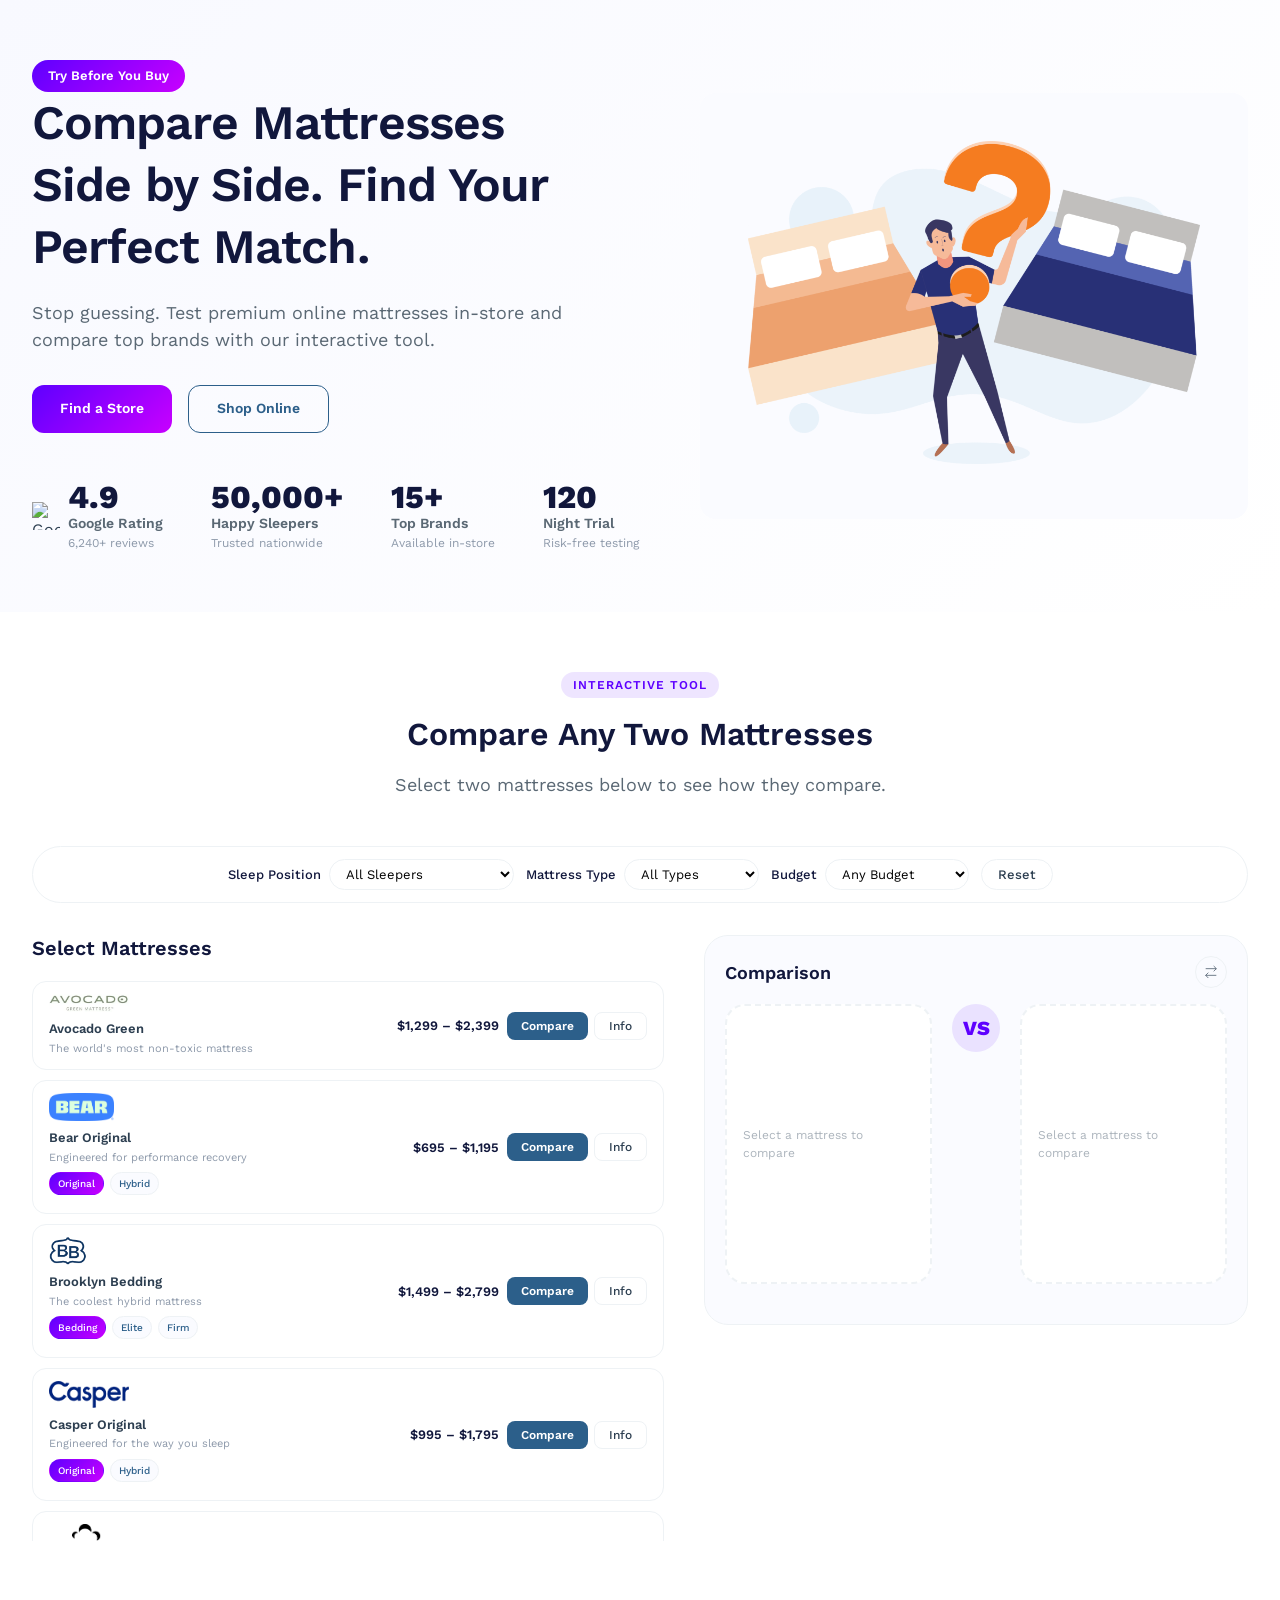
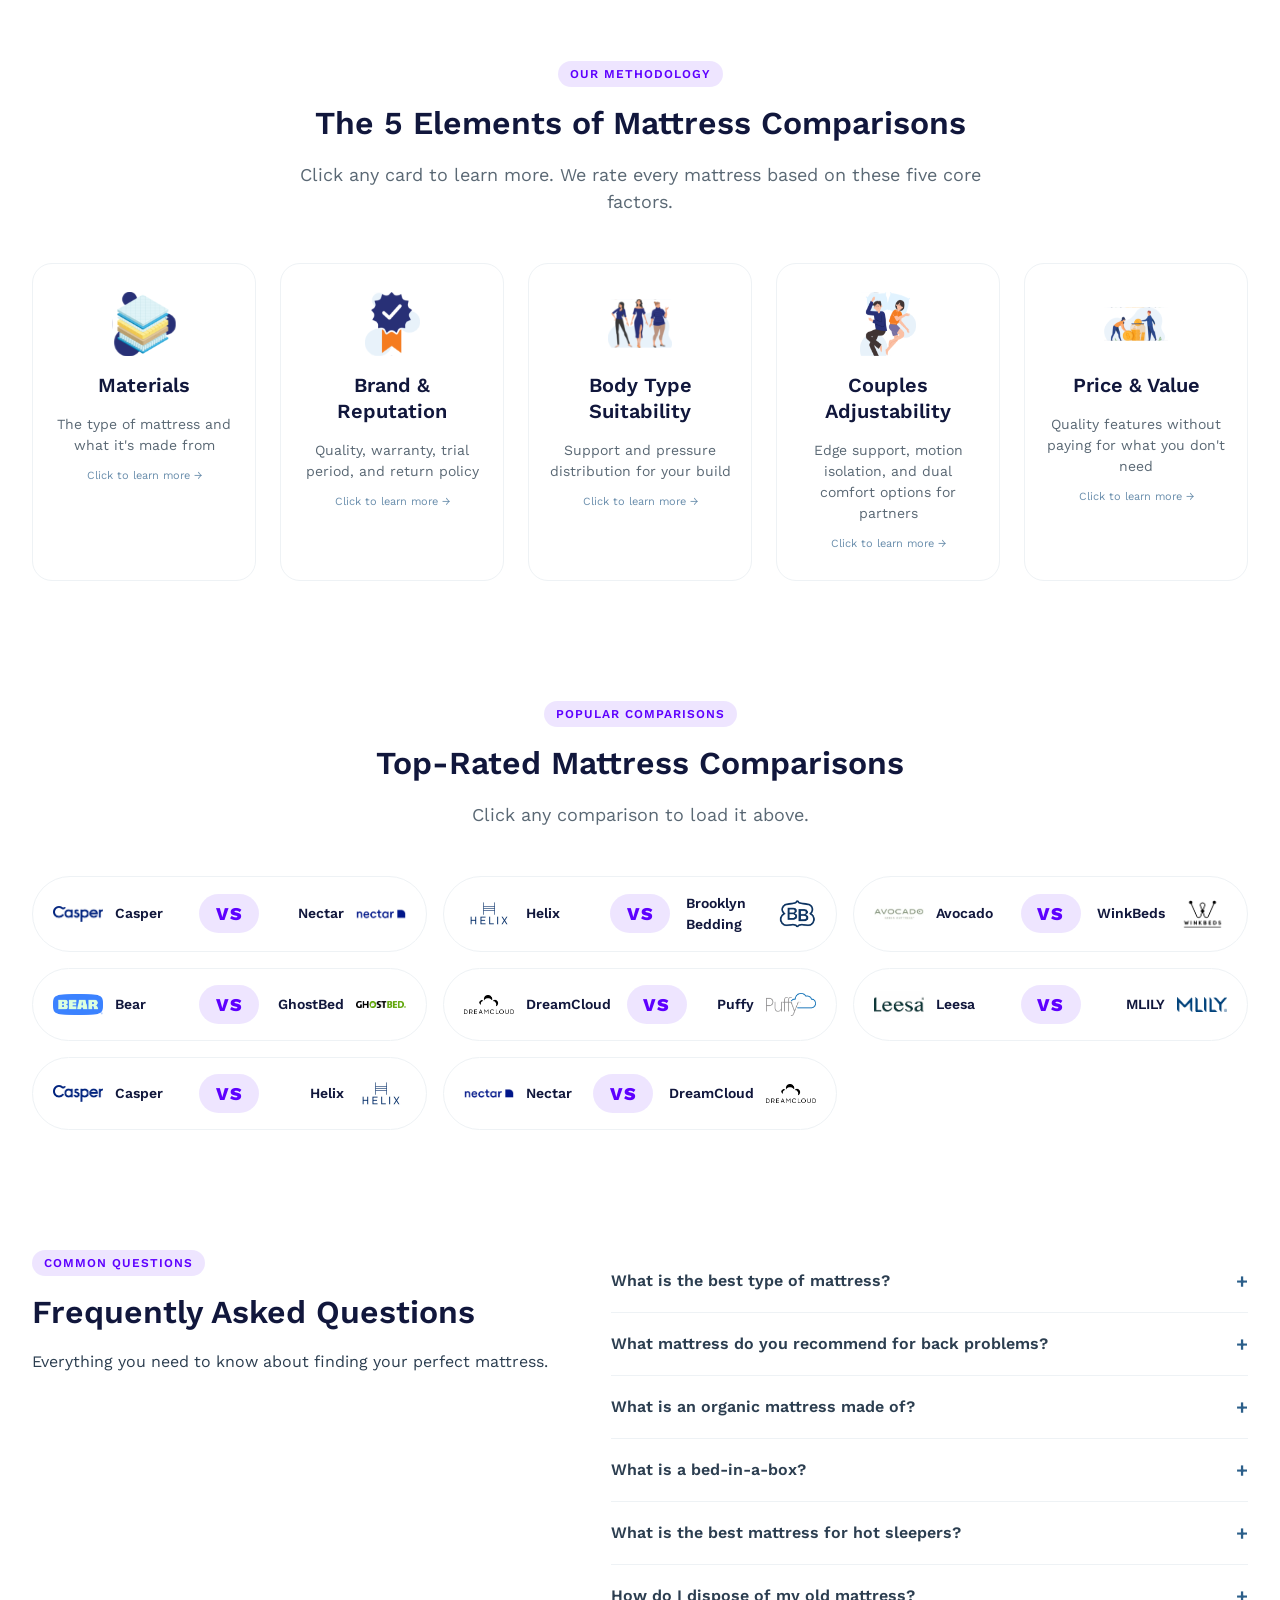
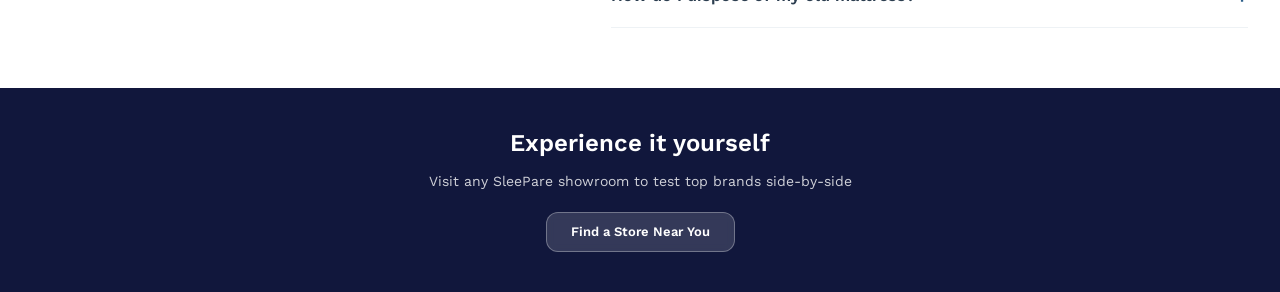
==== commit bec333d0: "UI fix and adjustments" ====
--- a/index.html
+++ b/index.html
@@ -23,10 +23,13 @@
                         <a href="https://www.sleepare.com/shop/" class="btn-outline" target="_blank">Shop Online</a>
                     </div>
                     <div class="stats-grid">
-                        <div>
-                            <div class="stat-number">4.9</div>
-                            <div class="stat-label">Google Rating</div>
-                            <div class="stat-detail">6,240+ reviews</div>
+                        <div class="stat-google">
+                            <img src="assets/images/stock/google-logo.svg" alt="Google" class="google-logo">
+                            <div>
+                                <div class="stat-number">4.9</div>
+                                <div class="stat-label">Google Rating</div>
+                                <div class="stat-detail">6,240+ reviews</div>
+                            </div>
                         </div>
                         <div>
                             <div class="stat-number">50,000+</div>
@@ -107,13 +110,9 @@
                         </button>
                     </div>
                     <div class="comparison-slots-compact">
-                        <div class="compact-slot" id="compactSlotA"><div class="compact-slot-empty">Select mattress</div></div>
+                        <div class="compact-slot" id="compactSlotA"><div class="compact-slot-empty">Select a mattress to compare</div></div>
                         <div class="compact-vs">VS</div>
-                        <div class="compact-slot" id="compactSlotB"><div class="compact-slot-empty">Select mattress</div></div>
-                    </div>
-                    <div class="score-cards-container" id="scoreCardsContainer" style="display: none;">
-                        <div class="score-card" id="scoreCardA"></div>
-                        <div class="score-card" id="scoreCardB"></div>
+                        <div class="compact-slot" id="compactSlotB"><div class="compact-slot-empty">Select a mattress to compare</div></div>
                     </div>
                     <div class="deep-comparison-container" id="deepComparisonContainer" style="display: none;">
                         <a href="#" class="btn-primary btn-deep-comparison" id="deepComparisonBtn">View Detailed Comparison →</a>
--- a/css/styles.css
+++ b/css/styles.css
@@ -82,7 +82,34 @@
     padding: 60px 0;
 }
 
-/* Buttons */
+/* Buttons - Simplified hover effects */
+.btn-primary,
+.btn-outline,
+.btn-card-compare,
+.btn-card-details,
+.btn-deep-comparison,
+.btn-reset-simple {
+    transition: transform 0.2s ease, background 0.2s ease, border-color 0.2s ease;
+}
+
+.btn-primary:hover,
+.btn-outline:hover,
+.btn-card-compare:hover,
+.btn-card-details:hover,
+.btn-deep-comparison:hover,
+.btn-reset-simple:hover {
+    transform: scale(1.02);
+}
+
+.btn-primary:active,
+.btn-outline:active,
+.btn-card-compare:active,
+.btn-card-details:active,
+.btn-deep-comparison:active,
+.btn-reset-simple:active {
+    transform: scale(0.98);
+}
+
 .btn-primary {
     background: linear-gradient(135deg, #5E00FF 0%, #C800FF 100%);
     color: var(--white);
@@ -95,15 +122,9 @@
     align-items: center;
     justify-content: center;
     cursor: pointer;
-    transition: var(--transition);
     text-decoration: none;
     font-size: 14px;
     border: none;
-}
-
-.btn-primary:hover {
-    transform: translateY(-1px);
-    box-shadow: 0 4px 12px rgba(94, 0, 255, 0.3);
 }
 
 .btn-outline {
@@ -119,7 +140,6 @@
     align-items: center;
     justify-content: center;
     cursor: pointer;
-    transition: var(--transition);
     text-decoration: none;
     font-size: 14px;
 }
@@ -139,12 +159,10 @@
     font-size: 12px;
     font-weight: 600;
     cursor: pointer;
-    transition: var(--transition);
     font-family: 'Work Sans', sans-serif;
 }
 
 .btn-card-compare:hover {
-    transform: scale(1.02);
     background: var(--dark-blue);
 }
 
@@ -156,7 +174,6 @@
     font-size: 12px;
     font-weight: 500;
     cursor: pointer;
-    transition: var(--transition);
     font-family: 'Work Sans', sans-serif;
     color: var(--body-color);
 }
@@ -179,7 +196,6 @@
     justify-content: center;
     gap: 10px;
     text-decoration: none;
-    transition: var(--transition);
     border: none;
     cursor: pointer;
     margin-top: 20px;
@@ -187,19 +203,26 @@
 }
 
 .btn-deep-comparison:hover {
-    transform: translateY(-1px);
     background: var(--dark-blue);
 }
 
-/* Simplified CTA button - no hover effect, just click darkening */
+/* CTA Banner Button - Subtle styling */
 .cta-banner .btn-primary {
-    background: white;
-    color: var(--heading-color);
-    transition: all 0.05s ease;
+    background: rgba(255, 255, 255, 0.15);
+    color: white;
+    border: 1px solid rgba(255, 255, 255, 0.3);
+    backdrop-filter: blur(4px);
+    height: 40px;
+    padding: 0 24px;
+    font-size: 13px;
+}
+
+.cta-banner .btn-primary:hover {
+    background: rgba(255, 255, 255, 0.25);
+    transform: scale(1.02);
 }
 
 .cta-banner .btn-primary:active {
-    background: #f0f0f0;
     transform: scale(0.98);
 }
 
@@ -244,10 +267,29 @@
     gap: 48px;
 }
 
+.stat-item {
+    display: flex;
+    align-items: center;
+    gap: 12px;
+}
+
+.stat-google {
+    display: flex;
+    align-items: center;
+    gap: 8px;
+}
+
+.google-logo {
+    width: 28px;
+    height: 28px;
+    object-fit: contain;
+}
+
 .stat-number {
     font-size: 32px;
     font-weight: 800;
     color: var(--heading-color);
+    line-height: 1;
 }
 
 .stat-label {
@@ -321,7 +363,6 @@
     font-size: 13px;
     font-weight: 500;
     cursor: pointer;
-    transition: var(--transition);
     font-family: 'Work Sans', sans-serif;
     color: var(--body-color);
 }
@@ -358,7 +399,7 @@
     border-radius: 14px;
     padding: 12px 16px;
     border: 1px solid var(--border-light);
-    transition: var(--transition);
+    transition: transform 0.2s ease, border-color 0.2s ease;
     cursor: pointer;
     display: flex;
     align-items: center;
@@ -368,8 +409,8 @@
 }
 
 .mattress-card:hover {
+    transform: translateX(2px);
     border-color: var(--accent-blue);
-    transform: translateX(2px);
 }
 
 .mattress-card.selected-a {
@@ -448,23 +489,25 @@
     align-items: center;
     justify-content: center;
     cursor: pointer;
-    transition: var(--transition);
+    transition: transform 0.2s ease;
     color: var(--body-color);
 }
 
 .btn-swap-icon:hover {
-    border-color: var(--accent-blue);
-    color: var(--accent-blue);
+    transform: scale(1.05);
+}
+
+.btn-swap-icon:active {
+    transform: scale(0.95);
 }
 
 .comparison-slots-compact {
     display: flex;
-    align-items: center;
-    gap: 12px;
+    align-items: stretch;
+    gap: 20px;
     margin-bottom: 20px;
 }
 
-/* Update compact slot styling in styles.css */
 .compact-slot {
     flex: 1;
     background: var(--white);
@@ -483,6 +526,15 @@
     box-shadow: var(--shadow-sm);
 }
 
+.compact-slot-empty {
+    display: flex;
+    align-items: center;
+    justify-content: center;
+    height: 100%;
+    color: #adb5bd;
+    font-size: 12px;
+}
+
 .compact-slot-header {
     display: flex;
     justify-content: space-between;
@@ -554,86 +606,12 @@
     border-radius: 50%;
 }
 
-.compact-feature-list {
-    list-style: none;
-    font-size: 12px;
-    margin-top: 12px;
-}
-
-.compact-feature-list li {
-    display: flex;
-    justify-content: space-between;
-    padding: 8px 0;
-    border-bottom: 1px solid var(--border-light);
-}
-
-.compact-feature-list li:last-child {
-    border-bottom: none;
-}
-
-.compact-feature-list li span:first-child {
-    color: #8e9aab;
-    font-weight: 500;
-}
-
-.compact-feature-list li span:last-child {
-    font-weight: 600;
-    color: var(--heading-color);
-}
-
-.compact-vs {
-    font-size: 20px;
-    font-weight: 800;
-    color: var(--primary);
-    background: rgba(94, 0, 255, 0.1);
-    width: 48px;
-    height: 48px;
-    display: flex;
-    align-items: center;
-    justify-content: center;
-    border-radius: 50%;
-}
-
-/* Score Cards */
+/* Score Cards - Hidden now */
 .score-cards-container {
-    display: grid;
-    grid-template-columns: 1fr 1fr;
-    gap: 12px;
-    margin: 16px 0;
-}
-
-.score-card {
-    background: var(--white);
-    border-radius: 16px;
-    padding: 12px;
-    text-align: center;
-}
-
-.score-value {
-    font-size: 28px;
-    font-weight: 700;
-    color: var(--primary);
-    margin-bottom: 2px;
-}
-
-.score-label {
-    font-size: 10px;
-    color: #8e9aab;
-}
-
-.score-detail-item {
-    display: flex;
-    justify-content: space-between;
-    padding: 6px 0;
-    font-size: 11px;
-    border-bottom: 1px solid var(--border-light);
-}
-
-.score-detail-item:last-child {
-    border-bottom: none;
-}
-
-/* Top Comparisons - Updated Styling */
+    display: none !important;
+}
+
+/* Top Comparisons */
 .comparisons-grid {
     display: grid;
     grid-template-columns: repeat(auto-fill, minmax(320px, 1fr));
@@ -645,12 +623,22 @@
     padding: 16px 20px;
     border-radius: 60px;
     cursor: pointer;
-    transition: var(--transition);
+    transition: transform 0.2s ease, background 0.2s ease;
     border: 1px solid var(--border-light);
     display: flex;
     align-items: center;
     justify-content: space-between;
     gap: 16px;
+}
+
+.comparison-tag:hover {
+    transform: scale(1.02);
+    background: var(--accent-blue);
+    border-color: var(--accent-blue);
+}
+
+.comparison-tag:active {
+    transform: scale(0.98);
 }
 
 .comparison-tag .logo-wrapper {
@@ -680,12 +668,6 @@
     text-align: center;
 }
 
-.comparison-tag:hover {
-    background: var(--accent-blue);
-    border-color: var(--accent-blue);
-    transform: translateY(-2px);
-}
-
 .comparison-tag:hover .logo-wrapper span {
     color: white;
 }
@@ -720,15 +702,14 @@
     border-radius: 20px;
     padding: 28px 20px;
     text-align: center;
-    transition: var(--transition);
+    transition: transform 0.2s ease, box-shadow 0.2s ease;
     border: 1px solid var(--border-light);
     cursor: pointer;
 }
 
 .element-card:hover {
-    transform: translateY(-4px);
-    box-shadow: var(--shadow-md);
-    border-color: var(--accent-blue);
+    transform: translateY(-2px);
+    box-shadow: var(--shadow-sm);
 }
 
 .element-icon {
@@ -886,12 +867,16 @@
     justify-content: center;
     text-decoration: none;
     box-shadow: var(--shadow-md);
-    transition: var(--transition);
+    transition: transform 0.2s ease;
     z-index: 100;
 }
 
 .floating-back-btn:hover {
     transform: scale(1.05);
+}
+
+.floating-back-btn:active {
+    transform: scale(0.95);
 }
 
 /* Utility Classes */
@@ -919,13 +904,18 @@
     color: var(--accent-blue);
     border: 1px solid var(--border-light);
     cursor: pointer;
-    transition: var(--transition);
+    transition: transform 0.2s ease;
 }
 
 .model-badge:hover {
+    transform: scale(1.05);
     background: var(--accent-blue);
     color: white;
     border-color: var(--accent-blue);
+}
+
+.model-badge:active {
+    transform: scale(0.95);
 }
 
 .model-badge.active {
@@ -991,10 +981,6 @@
     color: #5a6874;
     font-size: 13px;
     font-weight: normal;
-}
-
-.score-cards-container {
-    display: none !important;
 }
 
 /* Responsive */
@@ -1014,8 +1000,8 @@
     .stats-grid { justify-content: center; gap: 24px; }
     .filter-bar { flex-direction: column; border-radius: 24px; align-items: stretch; }
     .filter-group-simple { justify-content: space-between; }
-    .comparison-slots-compact { flex-direction: column; }
-    .compact-vs { padding: 8px 0; }
+    .comparison-slots-compact { flex-direction: column; gap: 16px; }
+    .compact-vs { align-self: center; margin: 8px 0; }
     .faq-grid { grid-template-columns: 1fr; }
     .comparisons-grid { grid-template-columns: 1fr; }
     .section { padding: 40px 0; }
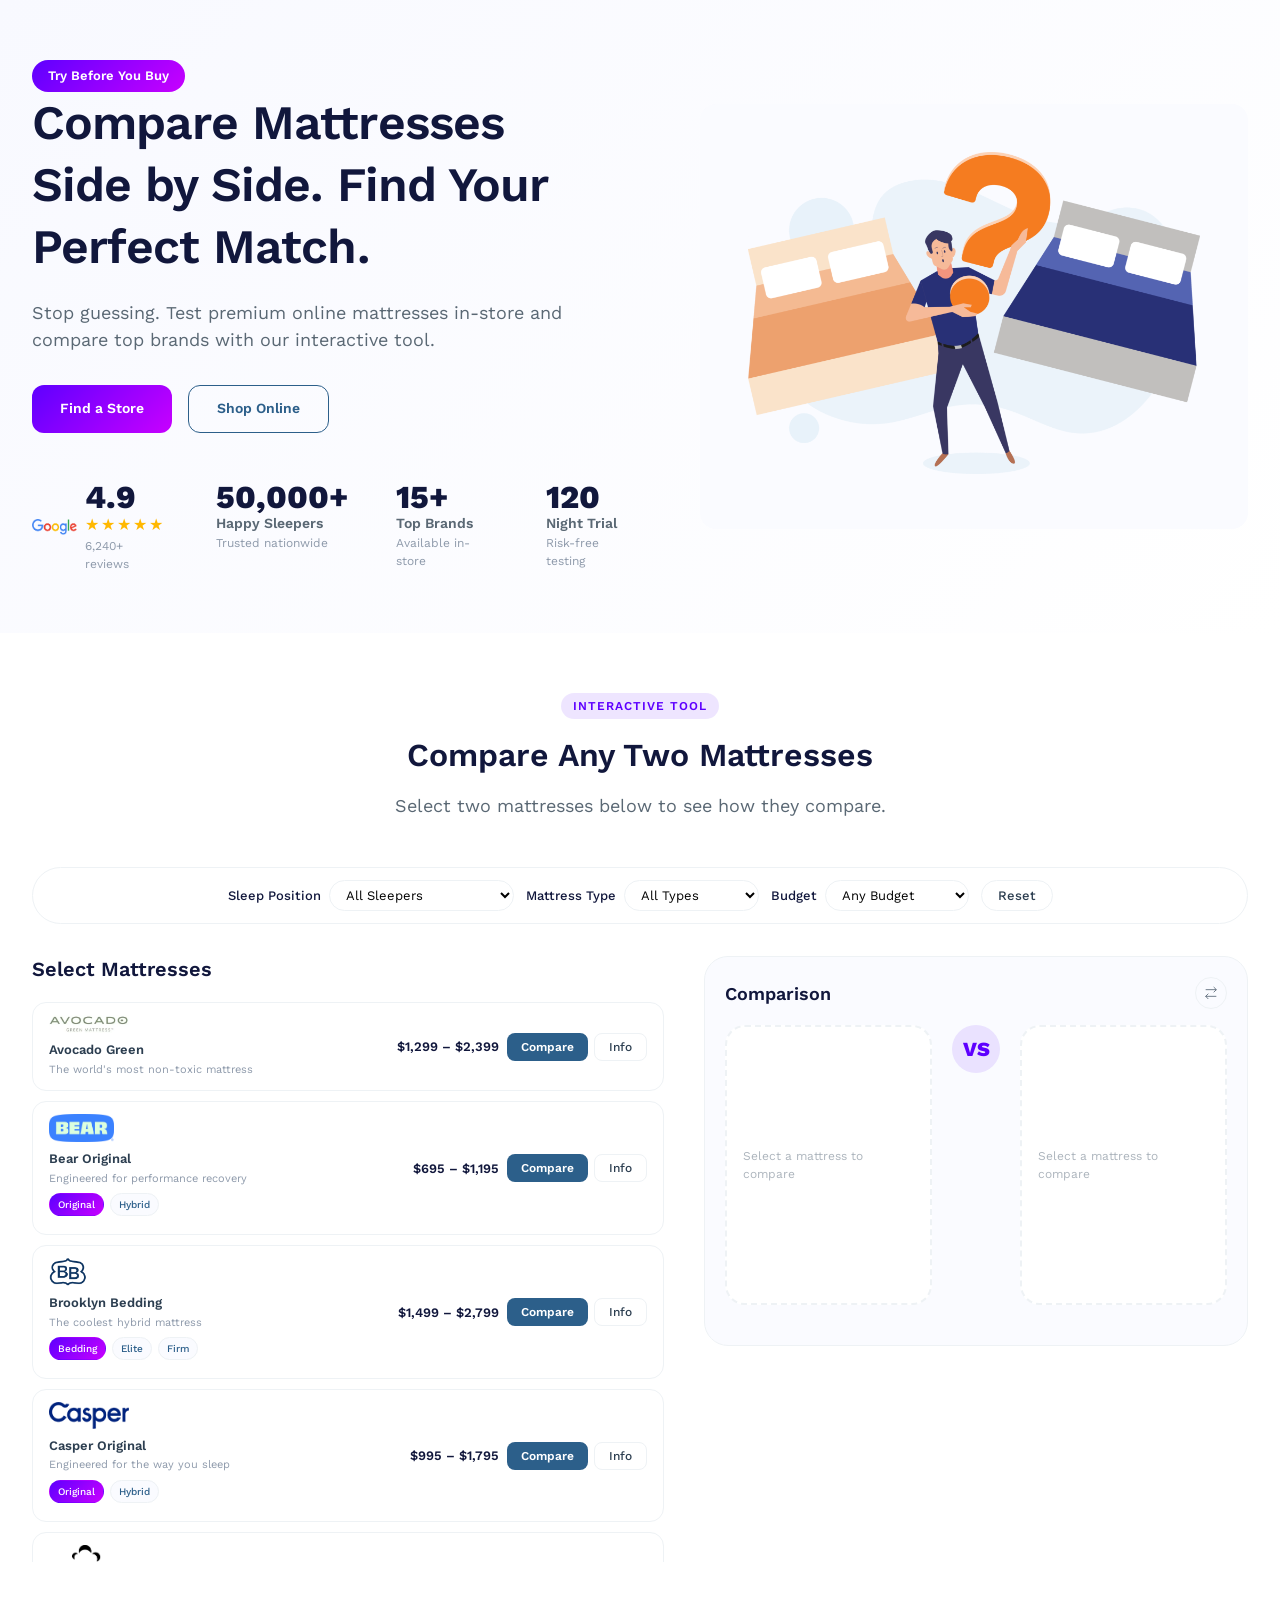
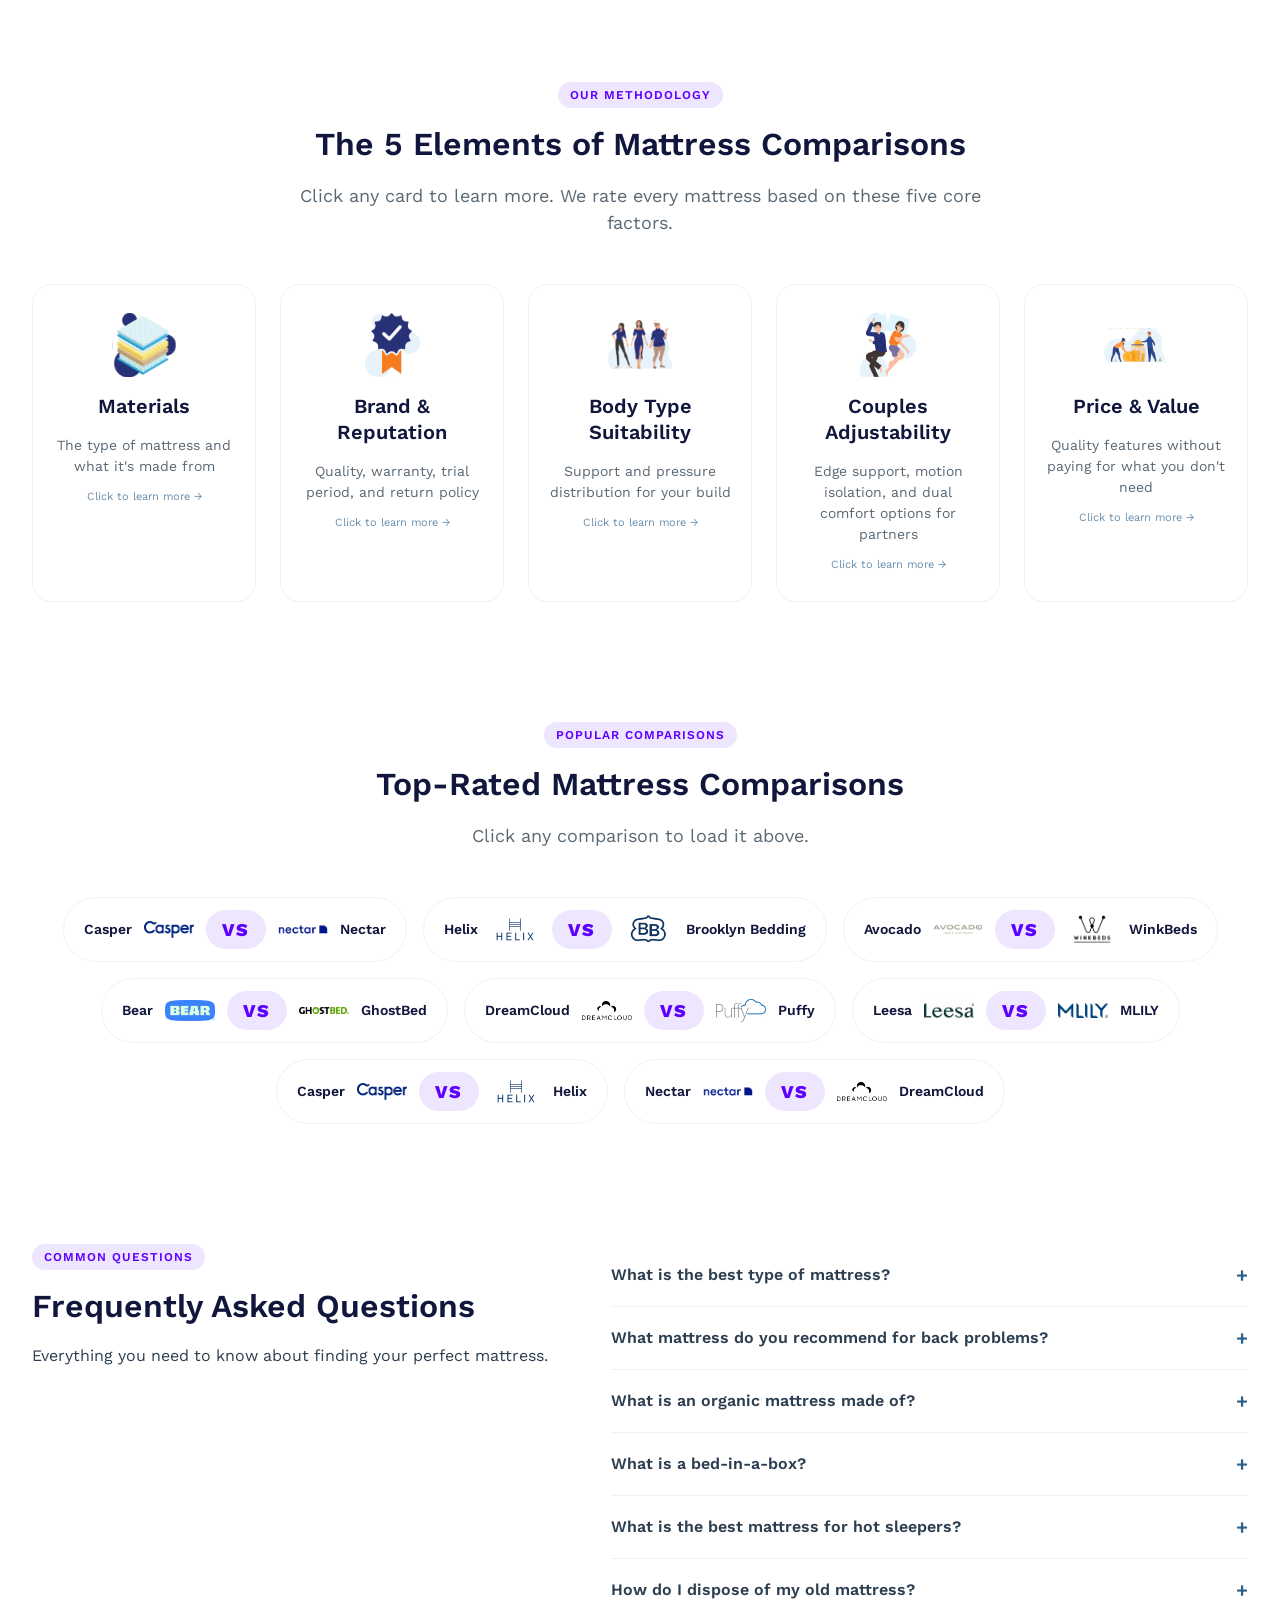
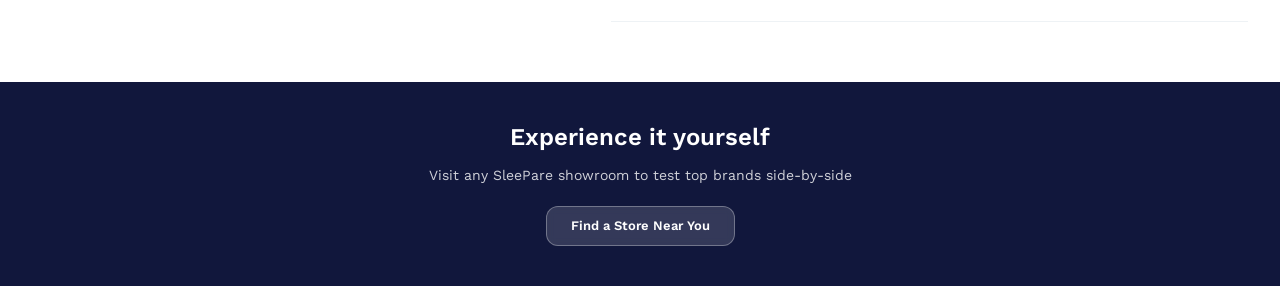
==== commit ade167a7: "Comparison page and detailed comparison page/s Done!" ====
--- a/index.html
+++ b/index.html
@@ -1,14 +1,17 @@
 <!DOCTYPE html>
 <html lang="en">
+
 <head>
     <meta charset="UTF-8">
     <meta name="viewport" content="width=device-width, initial-scale=1.0">
     <title>SleePare | Compare Mattresses Side by Side</title>
     <link rel="preconnect" href="https://fonts.googleapis.com">
     <link rel="preconnect" href="https://fonts.gstatic.com" crossorigin>
-    <link href="https://fonts.googleapis.com/css2?family=Work+Sans:wght@400;500;600;700;800&display=swap" rel="stylesheet">
+    <link href="https://fonts.googleapis.com/css2?family=Work+Sans:wght@400;500;600;700;800&display=swap"
+        rel="stylesheet">
     <link rel="stylesheet" href="css/styles.css">
 </head>
+
 <body>
 
     <section class="hero">
@@ -17,17 +20,19 @@
                 <div class="hero-content">
                     <div class="hero-badge"><span>Try Before You Buy</span></div>
                     <h1>Compare Mattresses<br>Side by Side. Find Your<br>Perfect Match.</h1>
-                    <p>Stop guessing. Test premium online mattresses in-store and compare top brands with our interactive tool.</p>
+                    <p>Stop guessing. Test premium online mattresses in-store and compare top brands with our
+                        interactive tool.</p>
                     <div class="hero-buttons">
-                        <a href="https://www.sleepare.com/mattress-stores/" class="btn-primary" target="_blank">Find a Store</a>
+                        <a href="https://www.sleepare.com/mattress-stores/" class="btn-primary" target="_blank">Find a
+                            Store</a>
                         <a href="https://www.sleepare.com/shop/" class="btn-outline" target="_blank">Shop Online</a>
                     </div>
                     <div class="stats-grid">
                         <div class="stat-google">
-                            <img src="assets/images/stock/google-logo.svg" alt="Google" class="google-logo">
+                            <img src="assets/images/stock/google-logo.png" alt="Google" class="google-logo">
                             <div>
                                 <div class="stat-number">4.9</div>
-                                <div class="stat-label">Google Rating</div>
+                                <div class="stars">★★★★★</div>
                                 <div class="stat-detail">6,240+ reviews</div>
                             </div>
                         </div>
@@ -50,7 +55,8 @@
                 </div>
                 <div class="hero-image">
                     <div class="image-placeholder" id="heroImagePlaceholder">
-                        <img src="assets/images/stock/Image1-banner-img.svg" alt="SleePare showroom" style="width: 100%; border-radius: 16px;">
+                        <img src="assets/images/stock/Image1-banner-img.svg" alt="SleePare showroom"
+                            style="width: 100%; border-radius: 16px;">
                     </div>
                 </div>
             </div>
@@ -106,16 +112,23 @@
                     <div class="comparison-panel-header">
                         <h3>Comparison</h3>
                         <button id="swapCompact" class="btn-swap-icon">
-                            <svg width="16" height="16" viewBox="0 0 24 24" fill="none" stroke="currentColor"><path d="M16 3L20 7L16 11M4 7H20M8 21L4 17L8 13M20 17H4"/></svg>
+                            <svg width="16" height="16" viewBox="0 0 24 24" fill="none" stroke="currentColor">
+                                <path d="M16 3L20 7L16 11M4 7H20M8 21L4 17L8 13M20 17H4" />
+                            </svg>
                         </button>
                     </div>
                     <div class="comparison-slots-compact">
-                        <div class="compact-slot" id="compactSlotA"><div class="compact-slot-empty">Select a mattress to compare</div></div>
+                        <div class="compact-slot" id="compactSlotA">
+                            <div class="compact-slot-empty">Select a mattress to compare</div>
+                        </div>
                         <div class="compact-vs">VS</div>
-                        <div class="compact-slot" id="compactSlotB"><div class="compact-slot-empty">Select a mattress to compare</div></div>
+                        <div class="compact-slot" id="compactSlotB">
+                            <div class="compact-slot-empty">Select a mattress to compare</div>
+                        </div>
                     </div>
                     <div class="deep-comparison-container" id="deepComparisonContainer" style="display: none;">
-                        <a href="#" class="btn-primary btn-deep-comparison" id="deepComparisonBtn">View Detailed Comparison →</a>
+                        <a href="#" class="btn-primary btn-deep-comparison" id="deepComparisonBtn">View Detailed
+                            Comparison →</a>
                     </div>
                 </div>
             </div>
@@ -185,28 +198,51 @@
                 </div>
                 <div class="faq-list">
                     <div class="faq-item">
-                        <div class="faq-question">What is the best type of mattress? <span class="faq-icon">+</span></div>
-                        <div class="faq-answer">There's no single "best" mattress for everyone. Most people tend to prefer memory foam or hybrid mattresses based on their sleep position and comfort preferences. The best way to know is to test them in person at a SleePare showroom.</div>
-                    </div>
-                    <div class="faq-item">
-                        <div class="faq-question">What mattress do you recommend for back problems? <span class="faq-icon">+</span></div>
-                        <div class="faq-answer">The best mattresses for back problems depend on the location of your pain and your primary sleep position. According to chiropractors, the Saatva is a top choice for back pain. Approved by the Congress of Chiropractic State Associations, the Saatva is a hybrid mattress designed for enhanced lumbar support and spinal alignment. We recommend consulting with your doctor and testing mattresses in person to find the right fit.</div>
-                    </div>
-                    <div class="faq-item">
-                        <div class="faq-question">What is an organic mattress made of? <span class="faq-icon">+</span></div>
-                        <div class="faq-answer">Organic mattresses are made from sustainable materials like organic cotton and wool. They do not contain VOCs (volatile organic compounds), which are harmful chemicals found in some synthetic foam mattresses that can cause allergies and skin irritation. SleePare carries many of the newest organic mattresses from top brands.</div>
+                        <div class="faq-question">What is the best type of mattress? <span class="faq-icon">+</span>
+                        </div>
+                        <div class="faq-answer">There's no single "best" mattress for everyone. Most people tend to
+                            prefer memory foam or hybrid mattresses based on their sleep position and comfort
+                            preferences. The best way to know is to test them in person at a SleePare showroom.</div>
+                    </div>
+                    <div class="faq-item">
+                        <div class="faq-question">What mattress do you recommend for back problems? <span
+                                class="faq-icon">+</span></div>
+                        <div class="faq-answer">The best mattresses for back problems depend on the location of your
+                            pain and your primary sleep position. According to chiropractors, the Saatva is a top choice
+                            for back pain. Approved by the Congress of Chiropractic State Associations, the Saatva is a
+                            hybrid mattress designed for enhanced lumbar support and spinal alignment. We recommend
+                            consulting with your doctor and testing mattresses in person to find the right fit.</div>
+                    </div>
+                    <div class="faq-item">
+                        <div class="faq-question">What is an organic mattress made of? <span class="faq-icon">+</span>
+                        </div>
+                        <div class="faq-answer">Organic mattresses are made from sustainable materials like organic
+                            cotton and wool. They do not contain VOCs (volatile organic compounds), which are harmful
+                            chemicals found in some synthetic foam mattresses that can cause allergies and skin
+                            irritation. SleePare carries many of the newest organic mattresses from top brands.</div>
                     </div>
                     <div class="faq-item">
                         <div class="faq-question">What is a bed-in-a-box? <span class="faq-icon">+</span></div>
-                        <div class="faq-answer">A "bed-in-a-box" is a mattress that is compressed, rolled, and shipped in a compact box directly to your door. Online mattress companies popularized this concept with advanced foam materials that expand once unpacked. SleePare carries both bed-in-a-box and traditional mattresses, so you can test them in person before buying.</div>
-                    </div>
-                    <div class="faq-item">
-                        <div class="faq-question">What is the best mattress for hot sleepers? <span class="faq-icon">+</span></div>
-                        <div class="faq-answer">Hot sleepers should look for mattresses with cooling technologies like gel-infused memory foam, breathable covers, or hybrid designs that promote airflow. SleePare has compiled a list of the best mattresses for hot sleepers, with the Helix Birch as our top recommendation for its natural cooling properties.</div>
-                    </div>
-                    <div class="faq-item">
-                        <div class="faq-question">How do I dispose of my old mattress? <span class="faq-icon">+</span></div>
-                        <div class="faq-answer">Disposal regulations vary by city and state. Before discarding your old mattress, check with your local waste management authority for guidelines. Many mattress retailers, including SleePare, offer removal services when you purchase a new mattress.</div>
+                        <div class="faq-answer">A "bed-in-a-box" is a mattress that is compressed, rolled, and shipped
+                            in a compact box directly to your door. Online mattress companies popularized this concept
+                            with advanced foam materials that expand once unpacked. SleePare carries both bed-in-a-box
+                            and traditional mattresses, so you can test them in person before buying.</div>
+                    </div>
+                    <div class="faq-item">
+                        <div class="faq-question">What is the best mattress for hot sleepers? <span
+                                class="faq-icon">+</span></div>
+                        <div class="faq-answer">Hot sleepers should look for mattresses with cooling technologies like
+                            gel-infused memory foam, breathable covers, or hybrid designs that promote airflow. SleePare
+                            has compiled a list of the best mattresses for hot sleepers, with the Helix Birch as our top
+                            recommendation for its natural cooling properties.</div>
+                    </div>
+                    <div class="faq-item">
+                        <div class="faq-question">How do I dispose of my old mattress? <span class="faq-icon">+</span>
+                        </div>
+                        <div class="faq-answer">Disposal regulations vary by city and state. Before discarding your old
+                            mattress, check with your local waste management authority for guidelines. Many mattress
+                            retailers, including SleePare, offer removal services when you purchase a new mattress.
+                        </div>
                     </div>
                 </div>
             </div>
@@ -218,7 +254,8 @@
             <div class="cta-content">
                 <h3>Experience it yourself</h3>
                 <p>Visit any SleePare showroom to test top brands side-by-side</p>
-                <a href="https://www.sleepare.com/mattress-stores/" class="btn-primary" target="_blank">Find a Store Near You</a>
+                <a href="https://www.sleepare.com/mattress-stores/" class="btn-primary" target="_blank">Find a Store
+                    Near You</a>
             </div>
         </div>
     </section>
@@ -233,4 +270,5 @@
     <script src="js/data.js"></script>
     <script src="js/main.js"></script>
 </body>
+
 </html>
--- a/css/styles.css
+++ b/css/styles.css
@@ -31,15 +31,32 @@
     background-color: var(--white);
 }
 
-h1, h2, h3, h4, h5, h6 {
+h1,
+h2,
+h3,
+h4,
+h5,
+h6 {
     color: var(--heading-color);
     font-weight: 600;
     line-height: 1.3;
 }
 
-h1 { font-size: 48px; margin-bottom: 20px; letter-spacing: -0.02em; }
-h2 { font-size: 32px; margin-bottom: 16px; }
-h3 { font-size: 20px; margin-bottom: 16px; }
+h1 {
+    font-size: 48px;
+    margin-bottom: 20px;
+    letter-spacing: -0.02em;
+}
+
+h2 {
+    font-size: 32px;
+    margin-bottom: 16px;
+}
+
+h3 {
+    font-size: 20px;
+    margin-bottom: 16px;
+}
 
 .section-tag {
     display: inline-block;
@@ -52,6 +69,46 @@
     padding: 4px 12px;
     border-radius: 20px;
     margin-bottom: 16px;
+}
+
+.stat-google {
+    display: flex;
+    align-items: flex-start;
+    gap: 16px;
+}
+
+.google-logo {
+    width: 50px !important;
+    height: auto !important;
+    min-width: 45px;
+    max-width: 45px;
+    object-fit: contain;
+    margin-top: .5px;
+}
+
+.stat-google div {
+    display: flex;
+    flex-direction: column;
+}
+
+.stat-google .stat-number {
+    font-size: 32px;
+    font-weight: 800;
+    color: var(--heading-color);
+    line-height: 1;
+}
+
+.stat-google .stars {
+    color: #FFB800;
+    font-size: 16px;
+    letter-spacing: 2px;
+    line-height: 1;
+    margin: 4px 0;
+}
+
+.stat-google .stat-detail {
+    font-size: 12px;
+    color: #8e9aab;
 }
 
 /* Purple labels - ONLY for specific section tags */
@@ -162,10 +219,6 @@
     font-family: 'Work Sans', sans-serif;
 }
 
-.btn-card-compare:hover {
-    background: var(--dark-blue);
-}
-
 .btn-card-details {
     background: transparent;
     border: 1px solid var(--border-light);
@@ -202,9 +255,6 @@
     font-family: 'Work Sans', sans-serif;
 }
 
-.btn-deep-comparison:hover {
-    background: var(--dark-blue);
-}
 
 /* CTA Banner Button - Subtle styling */
 .cta-banner .btn-primary {
@@ -263,8 +313,10 @@
 
 .stats-grid {
     display: flex;
-    flex-wrap: wrap;
+    flex-wrap: nowrap;
     gap: 48px;
+    align-items: flex-start;
+    overflow-x: auto;
 }
 
 .stat-item {
@@ -613,28 +665,50 @@
 
 /* Top Comparisons */
 .comparisons-grid {
-    display: grid;
-    grid-template-columns: repeat(auto-fill, minmax(320px, 1fr));
+    display: flex;
+    flex-wrap: wrap;
+    justify-content: center;
     gap: 16px;
 }
 
 .comparison-tag {
     background: var(--white);
-    padding: 16px 20px;
+    padding: 12px 20px;
     border-radius: 60px;
     cursor: pointer;
-    transition: transform 0.2s ease, background 0.2s ease;
+    transition: transform 0.2s ease;
     border: 1px solid var(--border-light);
-    display: flex;
-    align-items: center;
-    justify-content: space-between;
-    gap: 16px;
+    display: inline-flex;
+    align-items: center;
+    gap: 12px;
 }
 
 .comparison-tag:hover {
     transform: scale(1.02);
-    background: var(--accent-blue);
+    background: white;
     border-color: var(--accent-blue);
+}
+
+.brand-logo-tag {
+    width: 32px;
+    height: auto;
+    max-height: 24px;
+    object-fit: contain;
+}
+
+.comparison-tag span {
+    font-size: 14px;
+    font-weight: 600;
+    color: var(--heading-color);
+}
+
+.comparison-tag .vs-text {
+    font-weight: 800;
+    color: var(--primary);
+    background: rgba(94, 0, 255, 0.1);
+    padding: 4px 12px;
+    border-radius: 40px;
+    font-size: 14px;
 }
 
 .comparison-tag:active {
@@ -673,8 +747,8 @@
 }
 
 .comparison-tag:hover .vs-text {
-    background: rgba(255, 255, 255, 0.2);
-    color: white;
+    color: var(--primary);
+    background: rgba(94, 0, 255, 0.1);
 }
 
 .brand-logo-tag {
@@ -794,7 +868,7 @@
 }
 
 .cta-content p {
-    color: rgba(255,255,255,0.8);
+    color: rgba(255, 255, 255, 0.8);
     max-width: 500px;
     margin: 0 auto 20px;
     font-size: 14px;
@@ -809,7 +883,7 @@
     top: 0;
     width: 100%;
     height: 100%;
-    background: rgba(0,0,0,0.5);
+    background: rgba(0, 0, 0, 0.5);
 }
 
 .modal-content {
@@ -988,26 +1062,86 @@
     .comparison-layout {
         grid-template-columns: 1fr;
     }
+
     .comparison-panel {
         position: static;
     }
 }
 
 @media (max-width: 768px) {
-    h1 { font-size: 32px; }
-    h2 { font-size: 24px; }
-    .hero-grid { grid-template-columns: 1fr; text-align: center; }
-    .stats-grid { justify-content: center; gap: 24px; }
-    .filter-bar { flex-direction: column; border-radius: 24px; align-items: stretch; }
-    .filter-group-simple { justify-content: space-between; }
-    .comparison-slots-compact { flex-direction: column; gap: 16px; }
-    .compact-vs { align-self: center; margin: 8px 0; }
-    .faq-grid { grid-template-columns: 1fr; }
-    .comparisons-grid { grid-template-columns: 1fr; }
-    .section { padding: 40px 0; }
-    .container { padding: 0 20px; }
-    .comparison-tag { padding: 12px 16px; }
-    .logo-wrapper span { font-size: 12px; }
-    .comparison-tag .vs-text { font-size: 14px; min-width: 50px; }
-    .brand-logo-tag { width: 40px; }
+    h1 {
+        font-size: 32px;
+    }
+
+    h2 {
+        font-size: 24px;
+    }
+
+    .stats-grid {
+        flex-wrap: wrap;
+        justify-content: center;
+    }
+
+    .hero-grid {
+        grid-template-columns: 1fr;
+        text-align: center;
+    }
+
+    .stats-grid {
+        justify-content: center;
+        gap: 24px;
+    }
+
+    .filter-bar {
+        flex-direction: column;
+        border-radius: 24px;
+        align-items: stretch;
+    }
+
+    .filter-group-simple {
+        justify-content: space-between;
+    }
+
+    .comparison-slots-compact {
+        flex-direction: column;
+        gap: 16px;
+    }
+
+    .compact-vs {
+        align-self: center;
+        margin: 8px 0;
+    }
+
+    .faq-grid {
+        grid-template-columns: 1fr;
+    }
+
+    .comparisons-grid {
+        grid-template-columns: 1fr;
+    }
+
+    .section {
+        padding: 40px 0;
+    }
+
+    .container {
+        padding: 0 20px;
+    }
+
+    .comparison-tag {
+        padding: 12px 16px;
+    }
+
+    .logo-wrapper span {
+        font-size: 12px;
+    }
+
+    .comparison-tag .vs-text {
+        font-size: 14px;
+        min-width: 50px;
+    }
+
+    .brand-logo-tag {
+        width: 40px;
+    }
 }
